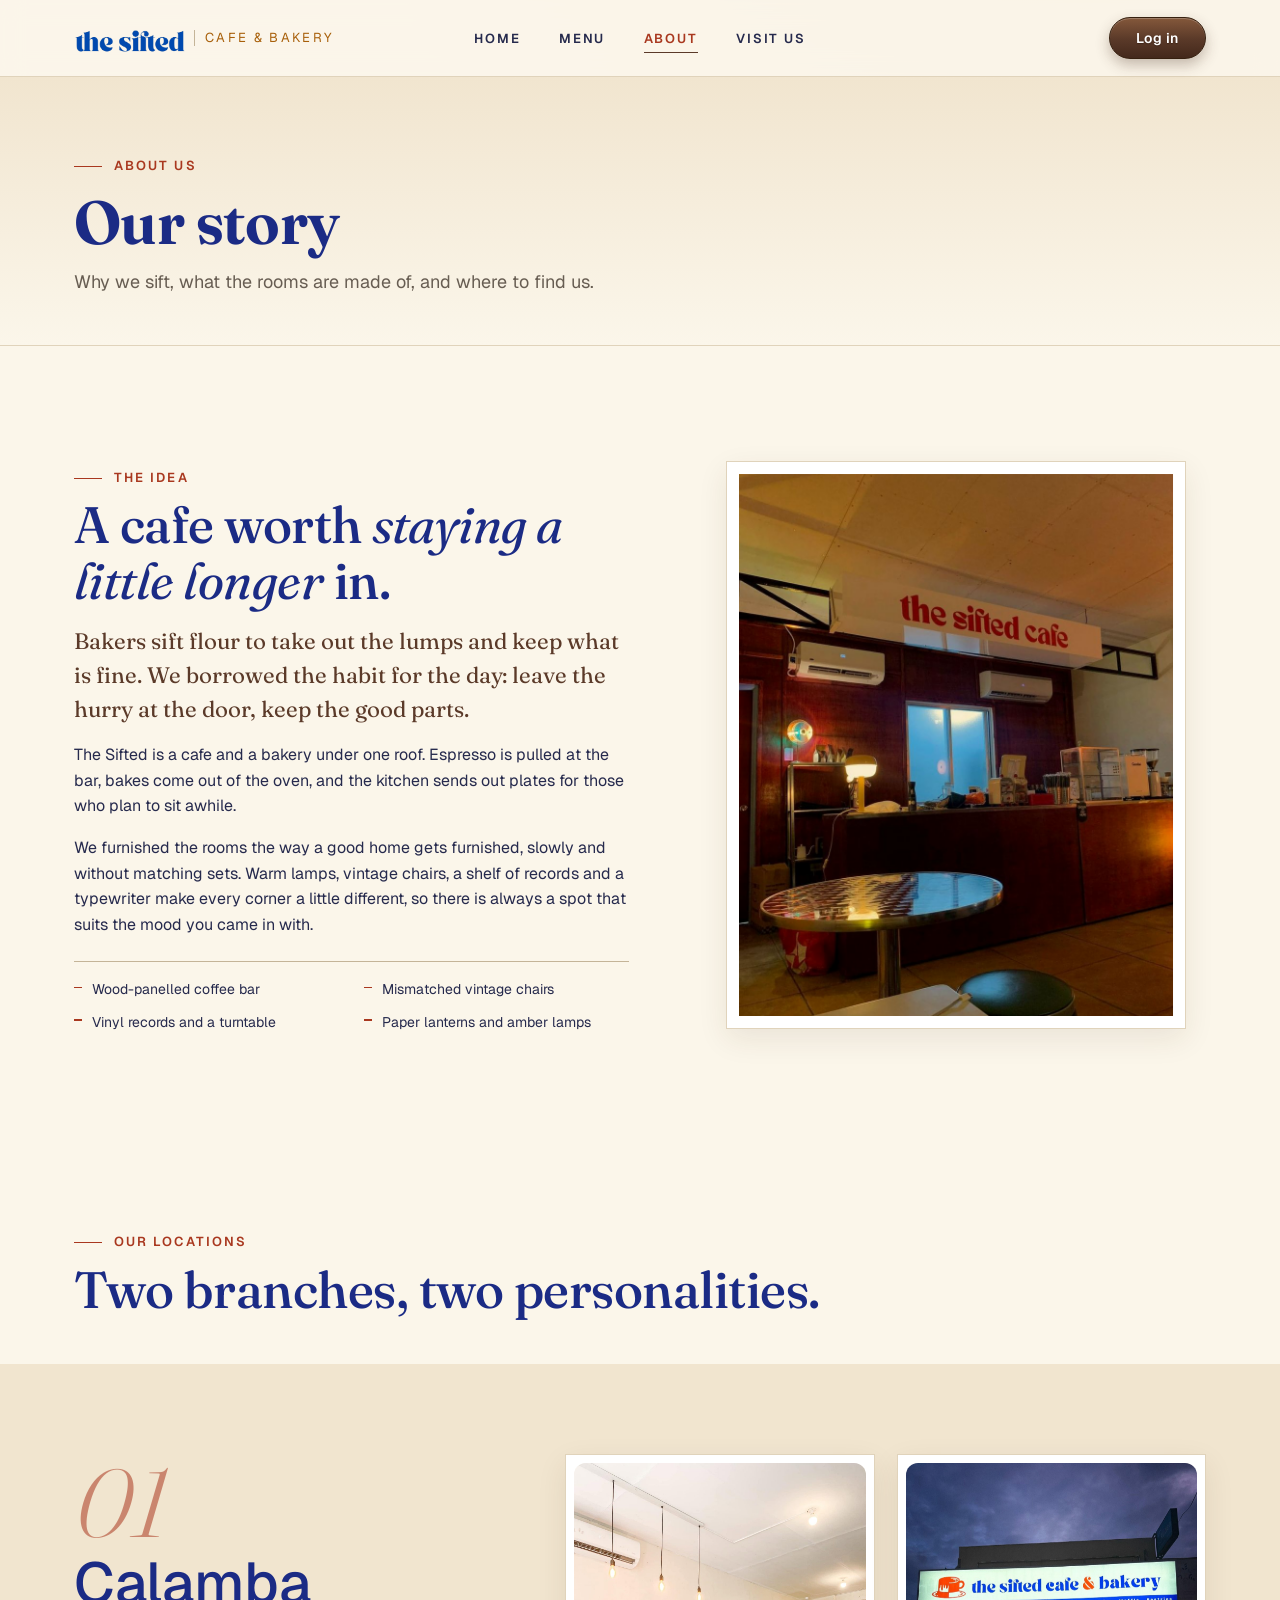
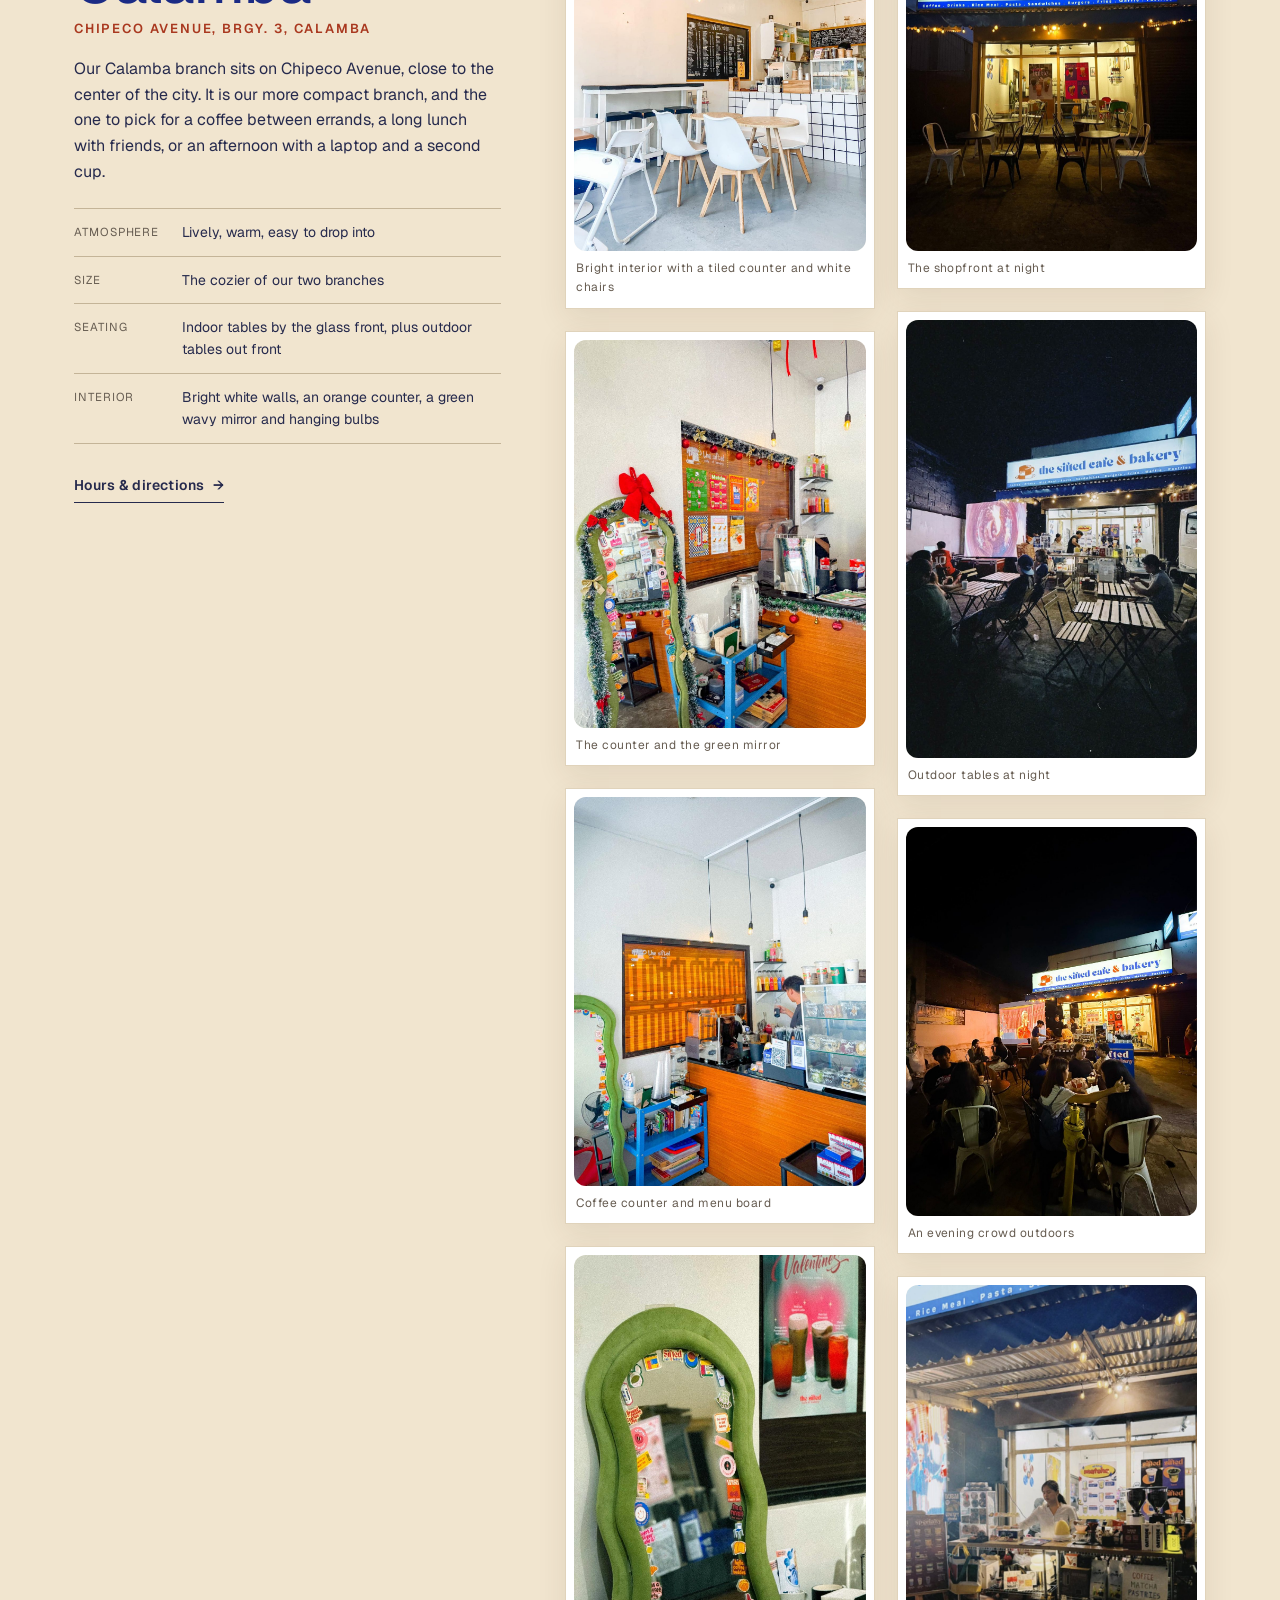
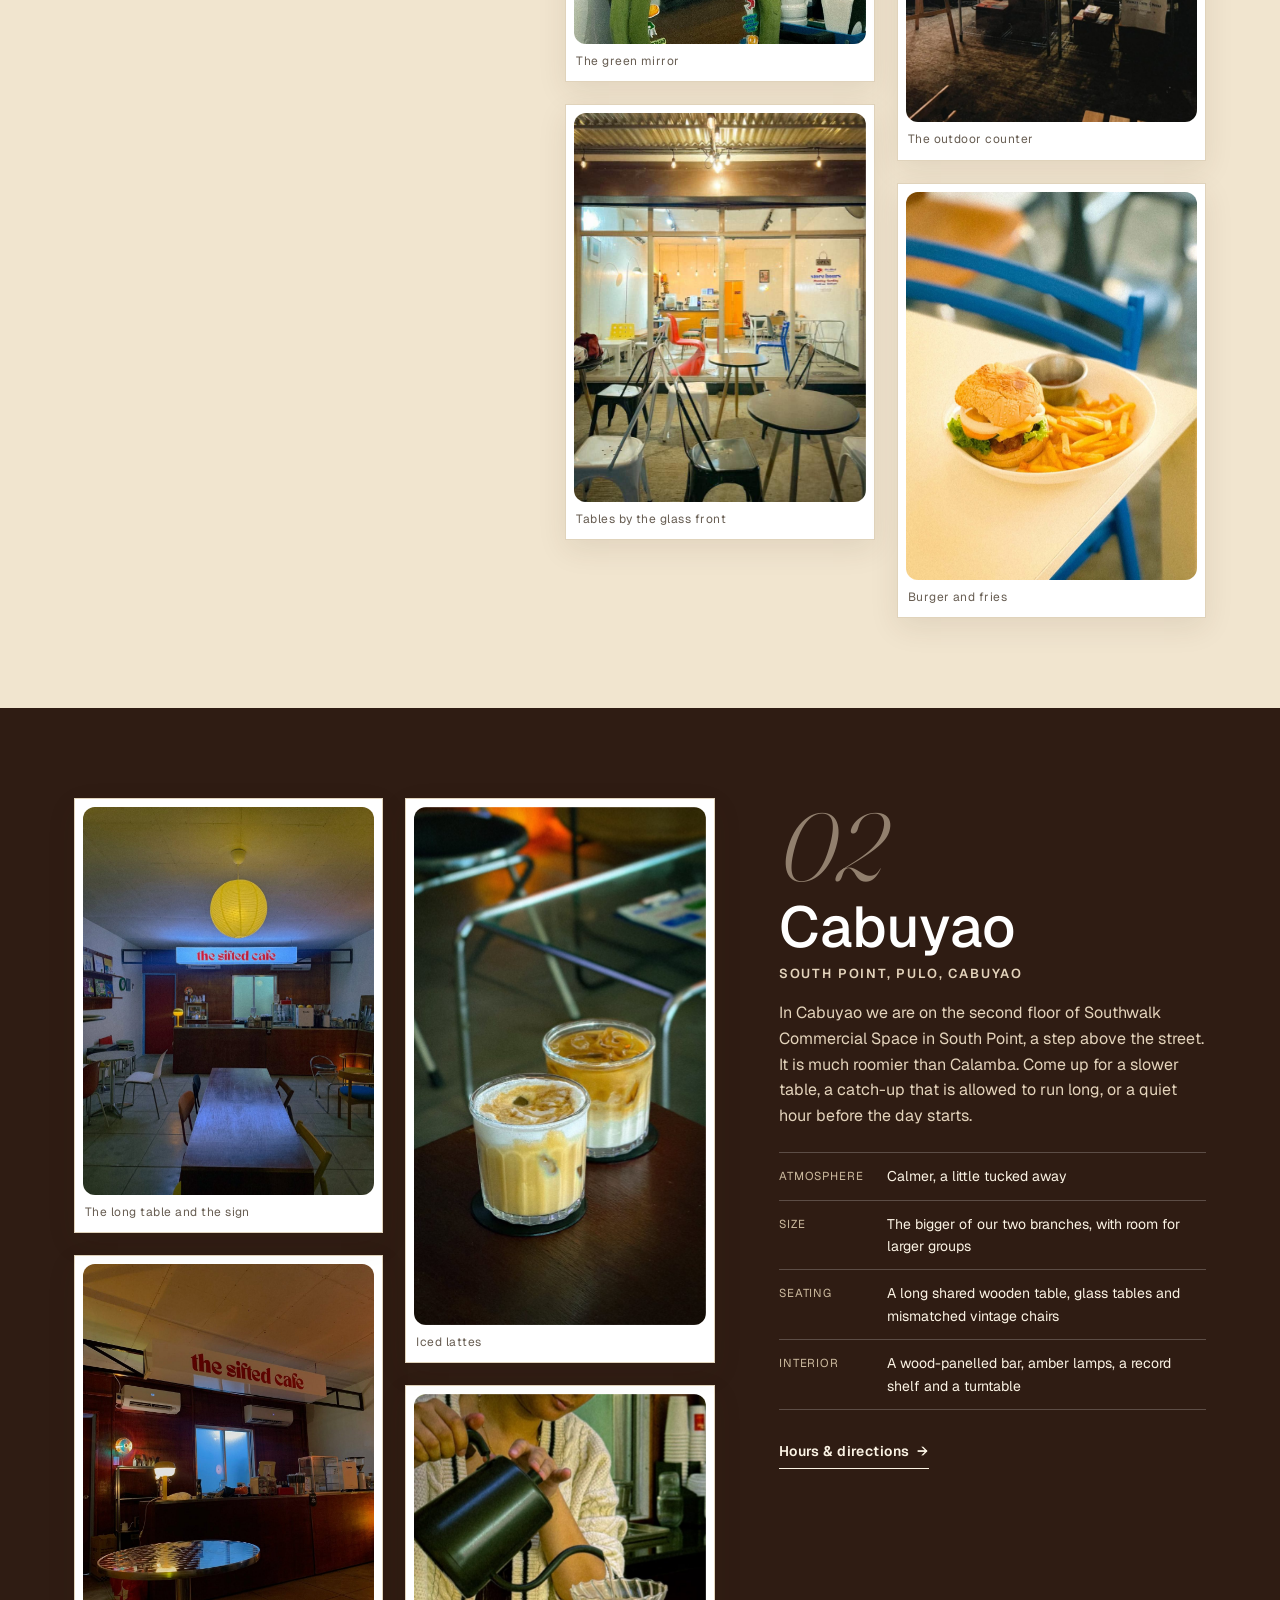
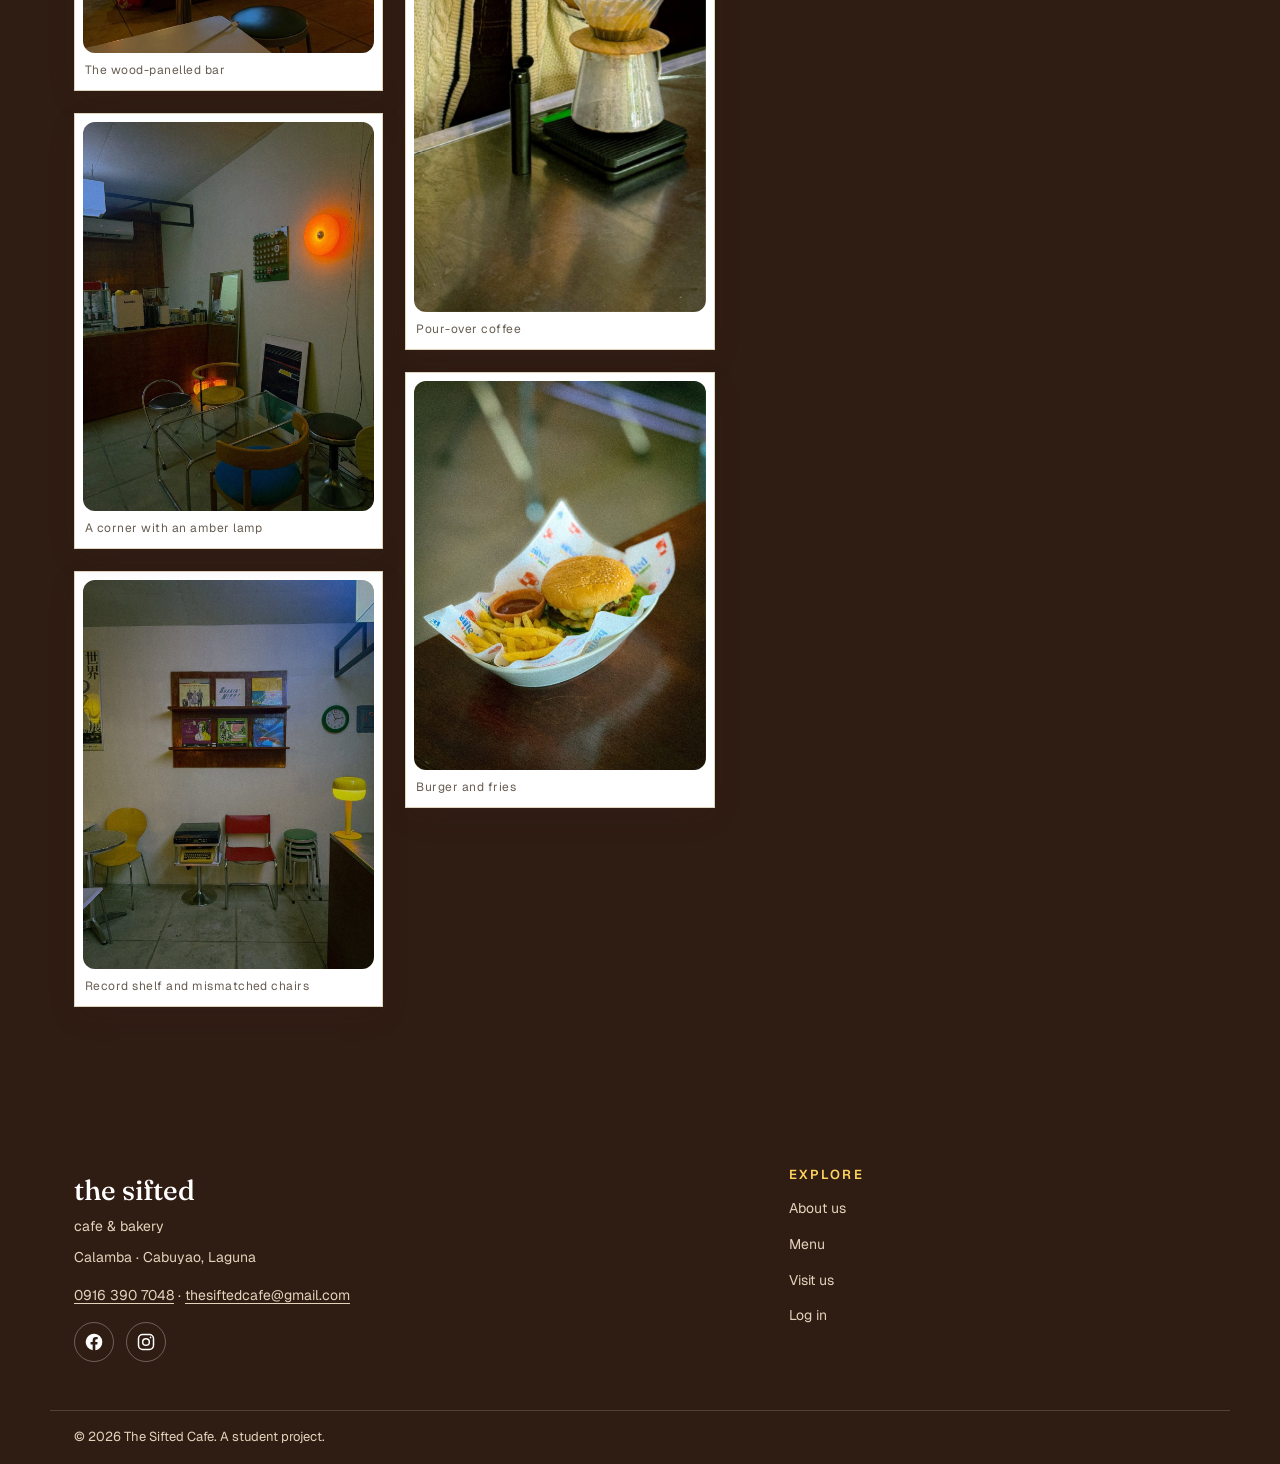
==== about.html @ b27189cf "Initial project upload" ====
<!doctype html>
<html lang="en">
<head>
  <meta charset="utf-8">
  <meta name="viewport" content="width=device-width, initial-scale=1">
  <title>About | The Sifted Cafe</title>
  <meta name="description" content="The story of The Sifted Cafe and its two branches in Calamba and Cabuyao.">
  <meta name="theme-color" content="#f7efdd">

  <link rel="icon" type="image/png" href="assets/favicon.png">
  <link rel="apple-touch-icon" href="assets/apple-touch-icon.png">

  <!-- Google Fonts -->
  <link rel="preconnect" href="https://fonts.googleapis.com">
  <link rel="preconnect" href="https://fonts.gstatic.com" crossorigin>
  <link href="https://fonts.googleapis.com/css2?family=Fraunces:ital,opsz,wght@0,9..144,100..900;1,9..144,100..900&family=Geist:wght@100..900&display=swap" rel="stylesheet">

  <script>document.documentElement.className += " js";</script>
  <link rel="stylesheet" href="css/style.css">
</head>
<body class="inner">
  <a class="skip-link" href="#main">Skip to main content</a>

  <header class="site-header">
    <div class="container header-inner">
      <a class="brand" href="index.html" aria-label="The Sifted Cafe, home">
        <img src="assets/logo-wordmark.png" alt="the sifted" width="700" height="186">
        <span class="brand-tag">cafe &amp; bakery</span>
      </a>

      <button class="nav-toggle" type="button" aria-expanded="false" aria-controls="site-nav">
        <span class="visually-hidden">Menu</span>
        <span class="nav-toggle-bars" aria-hidden="true"></span>
      </button>

      <nav id="site-nav" class="site-nav" aria-label="Main">
        <ul class="nav-links"><li><a href="index.html">Home</a></li><li><a href="assets/the-sifted-cafe-menu.pdf" target="_blank" rel="noopener">Menu<span class="visually-hidden"> (PDF, opens in a new tab)</span></a></li><li><a href="about.html" class="is-current" aria-current="page">About</a></li><li><a href="visit.html">Visit us</a></li></ul>
        <div class="nav-account">
          <a class="btn btn-primary btn-nav nav-guest" href="login.html">Log in</a>
          <a class="btn btn-nav-ghost nav-member" href="account.php" hidden>My account</a>
        </div>
      </nav>
    </div>
  </header>

  <main id="main">
    <section class="page-hero" aria-labelledby="page-title">
      <div class="container">
        <span class="eyebrow eyebrow-rule">About us</span>
        <h1 id="page-title">Our story</h1>
        <p class="page-hero-lead">Why we sift, what the rooms are made of, and where to find us.</p>
      </div>
    </section>

    <!-- OUR STORY -->
    <section id="story" class="section story" aria-labelledby="story-title">
      <div class="container story-grid">
        <div class="story-copy" data-reveal>
          <span class="eyebrow eyebrow-rule">The idea</span>
          <h2 id="story-title">A cafe worth <em>staying a little longer</em> in.</h2>
          <p class="story-lead">Bakers sift flour to take out the lumps and keep what is fine. We borrowed the habit for the day: leave the hurry at the door, keep the good parts.</p>
          <p>The Sifted is a cafe and a bakery under one roof. Espresso is pulled at the bar, bakes come out of the oven, and the kitchen sends out plates for those who plan to sit awhile.</p>
          <p>We furnished the rooms the way a good home gets furnished, slowly and without matching sets. Warm lamps, vintage chairs, a shelf of records and a typewriter make every corner a little different, so there is always a spot that suits the mood you came in with.</p>
          <ul class="story-details" aria-label="Details in the room">
            <li>Wood-panelled coffee bar</li>
            <li>Mismatched vintage chairs</li>
            <li>Vinyl records and a turntable</li>
            <li>Paper lanterns and amber lamps</li>
          </ul>
        </div>
        <div class="story-visual" data-reveal>
          <figure class="mat">
            <img src="assets/img/about-main.jpg" width="900" height="1124" loading="lazy"
                 alt="The counter at The Sifted Cafe with its wood-panelled wall, espresso machine and a green wall calendar beside an orange lamp.">
          </figure>
        </div>
      </div>
    </section>

    <!-- OUR LOCATIONS -->
    <section id="locations" class="locations" aria-labelledby="locations-title">
      <div class="container loc-intro">
        <span class="eyebrow eyebrow-rule">Our locations</span>
        <h2 id="locations-title">Two branches, two personalities.</h2>
      </div>

      <!-- Branch photos live in assets/branches/ (calamba-N.jpg, cabuyao-N.jpg). Add more by copying a <li class="frame"> block. -->
      <article id="calamba" class="branch branch-light" aria-labelledby="calamba-title">
        <div class="container branch-grid">
          <div class="branch-text" data-reveal>
            <p class="branch-no" aria-hidden="true">01</p>
            <h3 id="calamba-title">Calamba</h3>
            <p class="branch-where">Chipeco Avenue, Brgy. 3, Calamba</p>
            <p>Our Calamba branch sits on Chipeco Avenue, close to the center of the city. It is our more compact branch, and the one to pick for a coffee between errands, a long lunch with friends, or an afternoon with a laptop and a second cup.</p>
            <dl class="branch-facts">
              <div><dt>Atmosphere</dt><dd>Lively, warm, easy to drop into</dd></div>
              <div><dt>Size</dt><dd>The cozier of our two branches</dd></div>
              <div><dt>Seating</dt><dd>Indoor tables by the glass front, plus outdoor tables out front</dd></div>
              <div><dt>Interior</dt><dd>Bright white walls, an orange counter, a green wavy mirror and hanging bulbs</dd></div>
            </dl>
            <a class="link-arrow" href="visit.html#calamba-info">Hours &amp; directions <span aria-hidden="true">&rarr;</span></a>
          </div>
          <ul class="branch-gallery" aria-label="Calamba branch photographs">
            <li class="frame"><button type="button" class="gallery-item" data-full="assets/branches/calamba-1.jpg">
              <img src="assets/branches/calamba-1.jpg" width="1100" height="1467" loading="lazy" alt="Calamba branch: the bright interior with a tiled counter, pendant lights and white chairs.">
            </button><figcaption>Bright interior with a tiled counter and white chairs</figcaption></li>
            <li class="frame"><button type="button" class="gallery-item" data-full="assets/branches/calamba-2.jpg">
              <img src="assets/branches/calamba-2.jpg" width="1100" height="1467" loading="lazy" alt="Calamba branch: the orange counter, a corkboard wall and the green wavy mirror.">
            </button><figcaption>The counter and the green mirror</figcaption></li>
            <li class="frame"><button type="button" class="gallery-item" data-full="assets/branches/calamba-3.jpg">
              <img src="assets/branches/calamba-3.jpg" width="1100" height="1467" loading="lazy" alt="Calamba branch: the coffee counter under hanging bulbs, with the menu board behind it.">
            </button><figcaption>Coffee counter and menu board</figcaption></li>
            <li class="frame"><button type="button" class="gallery-item" data-full="assets/branches/calamba-4.jpg">
              <img src="assets/branches/calamba-4.jpg" width="1100" height="1467" loading="lazy" alt="Calamba branch: the green wavy mirror covered in stickers beside a drinks poster.">
            </button><figcaption>The green mirror</figcaption></li>
            <li class="frame"><button type="button" class="gallery-item" data-full="assets/branches/calamba-5.jpg">
              <img src="assets/branches/calamba-5.jpg" width="720" height="960" loading="lazy" alt="Calamba branch: black and white metal tables beside the glass shopfront.">
            </button><figcaption>Tables by the glass front</figcaption></li>
            <li class="frame"><button type="button" class="gallery-item" data-full="assets/branches/calamba-6.jpg">
              <img src="assets/branches/calamba-6.jpg" width="1100" height="1467" loading="lazy" alt="Calamba branch: the lit shopfront with outdoor chairs at dusk.">
            </button><figcaption>The shopfront at night</figcaption></li>
            <li class="frame"><button type="button" class="gallery-item" data-full="assets/branches/calamba-7.jpg">
              <img src="assets/branches/calamba-7.jpg" width="977" height="1467" loading="lazy" alt="Calamba branch: outdoor tables in front of the shop at night.">
            </button><figcaption>Outdoor tables at night</figcaption></li>
            <li class="frame"><button type="button" class="gallery-item" data-full="assets/branches/calamba-8.jpg">
              <img src="assets/branches/calamba-8.jpg" width="1100" height="1467" loading="lazy" alt="Calamba branch: guests sitting at the outdoor tables in the evening.">
            </button><figcaption>An evening crowd outdoors</figcaption></li>
            <li class="frame"><button type="button" class="gallery-item" data-full="assets/branches/calamba-9.jpg">
              <img src="assets/branches/calamba-9.jpg" width="977" height="1467" loading="lazy" alt="Calamba branch: the counter under the corrugated canopy with string lights.">
            </button><figcaption>The outdoor counter</figcaption></li>
            <li class="frame"><button type="button" class="gallery-item" data-full="assets/branches/calamba-10.jpg">
              <img src="assets/branches/calamba-10.jpg" width="1100" height="1467" loading="lazy" alt="Calamba branch: a burger with fries on a table with a blue chair.">
            </button><figcaption>Burger and fries</figcaption></li>
          </ul>
        </div>
      </article>

      <article id="cabuyao" class="branch branch-dark on-dark" aria-labelledby="cabuyao-title">
        <div class="container branch-grid branch-flip">
          <div class="branch-text" data-reveal>
            <p class="branch-no" aria-hidden="true">02</p>
            <h3 id="cabuyao-title">Cabuyao</h3>
            <p class="branch-where">South Point, Pulo, Cabuyao</p>
            <p>In Cabuyao we are on the second floor of Southwalk Commercial Space in South Point, a step above the street. It is much roomier than Calamba. Come up for a slower table, a catch-up that is allowed to run long, or a quiet hour before the day starts.</p>
            <dl class="branch-facts">
              <div><dt>Atmosphere</dt><dd>Calmer, a little tucked away</dd></div>
              <div><dt>Size</dt><dd>The bigger of our two branches, with room for larger groups</dd></div>
              <div><dt>Seating</dt><dd>A long shared wooden table, glass tables and mismatched vintage chairs</dd></div>
              <div><dt>Interior</dt><dd>A wood-panelled bar, amber lamps, a record shelf and a turntable</dd></div>
            </dl>
            <a class="link-arrow" href="visit.html#cabuyao-info">Hours &amp; directions <span aria-hidden="true">&rarr;</span></a>
          </div>
          <ul class="branch-gallery" aria-label="Cabuyao branch photographs">
            <li class="frame"><button type="button" class="gallery-item" data-full="assets/branches/cabuyao-1.jpg">
              <img src="assets/branches/cabuyao-1.jpg" width="1100" height="1467" loading="lazy" alt="Cabuyao branch: a long wooden table, a yellow pendant lamp and the lit sign over the bar.">
            </button><figcaption>The long table and the sign</figcaption></li>
            <li class="frame"><button type="button" class="gallery-item" data-full="assets/branches/cabuyao-2.jpg">
              <img src="assets/branches/cabuyao-2.jpg" width="1100" height="1467" loading="lazy" alt="Cabuyao branch: the wood-panelled coffee bar under the Sifted Cafe sign, with a mirrored round table.">
            </button><figcaption>The wood-panelled bar</figcaption></li>
            <li class="frame"><button type="button" class="gallery-item" data-full="assets/branches/cabuyao-3.jpg">
              <img src="assets/branches/cabuyao-3.jpg" width="1100" height="1467" loading="lazy" alt="Cabuyao branch: a seating corner with a glass table, vintage chairs and an amber wall lamp.">
            </button><figcaption>A corner with an amber lamp</figcaption></li>
            <li class="frame"><button type="button" class="gallery-item" data-full="assets/branches/cabuyao-4.jpg">
              <img src="assets/branches/cabuyao-4.jpg" width="1100" height="1467" loading="lazy" alt="Cabuyao branch: a shelf of records, a turntable and mismatched vintage chairs.">
            </button><figcaption>Record shelf and mismatched chairs</figcaption></li>
            <li class="frame"><button type="button" class="gallery-item" data-full="assets/branches/cabuyao-5.jpg">
              <img src="assets/branches/cabuyao-5.jpg" width="825" height="1467" loading="lazy" alt="Cabuyao branch: two iced lattes on a dark wooden table.">
            </button><figcaption>Iced lattes</figcaption></li>
            <li class="frame"><button type="button" class="gallery-item" data-full="assets/branches/cabuyao-6.jpg">
              <img src="assets/branches/cabuyao-6.jpg" width="825" height="1467" loading="lazy" alt="Cabuyao branch: a barista making pour-over coffee.">
            </button><figcaption>Pour-over coffee</figcaption></li>
            <li class="frame"><button type="button" class="gallery-item" data-full="assets/branches/cabuyao-7.jpg">
              <img src="assets/branches/cabuyao-7.jpg" width="1100" height="1467" loading="lazy" alt="Cabuyao branch: a burger with fries in a paper boat.">
            </button><figcaption>Burger and fries</figcaption></li>
          </ul>
        </div>
      </article>
    </section>

    <dialog id="lightbox" class="lightbox" aria-label="Photo viewer">
      <img id="lightbox-img" alt="">
      <p id="lightbox-caption" class="lightbox-caption"></p>
      <div class="lightbox-controls">
        <button type="button" class="btn btn-outline-light btn-small" id="lightbox-prev">Previous</button>
        <button type="button" class="btn btn-outline-light btn-small" id="lightbox-next">Next</button>
        <button type="button" class="btn btn-primary btn-small" id="lightbox-close">Close</button>
      </div>
    </dialog>
  </main>

  <footer class="site-footer on-dark">
    <div class="container footer-main">
      <div class="footer-brandcol">
        <p class="footer-brand">the sifted <span>cafe &amp; bakery</span></p>
        <p class="footer-small">Calamba &middot; Cabuyao, Laguna</p>
        <p class="footer-small footer-contact"><a href="tel:+639163907048">0916 390 7048</a> &middot; <a href="mailto:thesiftedcafe@gmail.com">thesiftedcafe@gmail.com</a></p>
        <p class="footer-social">
          <a href="https://www.facebook.com/TheSiftedCafe" target="_blank" rel="noopener" aria-label="The Sifted Cafe on Facebook (opens in a new tab)"><svg class="icon icon-fill" viewBox="0 0 24 24" width="20" height="20" aria-hidden="true" focusable="false"><path d="M22 12a10 10 0 1 0-11.6 9.9v-7H7.9V12h2.5V9.8c0-2.5 1.5-3.9 3.8-3.9 1.1 0 2.2.2 2.2.2v2.5h-1.3c-1.2 0-1.6.8-1.6 1.6V12h2.8l-.4 2.9h-2.3v7A10 10 0 0 0 22 12z"/></svg></a>
          <a href="https://www.instagram.com/thesiftedcafe" target="_blank" rel="noopener" aria-label="The Sifted Cafe on Instagram (opens in a new tab)"><svg class="icon" viewBox="0 0 24 24" width="20" height="20" fill="none" stroke="currentColor" stroke-width="1.8" stroke-linecap="round" stroke-linejoin="round" aria-hidden="true" focusable="false"><rect x="3" y="3" width="18" height="18" rx="5"/><circle cx="12" cy="12" r="4"/><circle cx="17.5" cy="6.5" r="1" fill="currentColor" stroke="none"/></svg></a>
        </p>
      </div>
      <nav class="footer-links" aria-label="Footer">
        <h2 class="footer-heading">Explore</h2>
        <ul>
          <li><a href="about.html">About us</a></li>
          <li><a href="menu.html">Menu</a></li>
          <li><a href="visit.html">Visit us</a></li>
          <li><a href="login.html">Log in</a></li>
        </ul>
      </nav>
    </div>
    <div class="container footer-bottom">
      <p>&copy; <span id="year">2026</span> The Sifted Cafe. A student project.</p>
    </div>
  </footer>

  <script src="js/config.js"></script>
  <script src="js/shared.js"></script>
  <script src="js/app.js"></script>
  <script src="js/motion.js"></script>
</body>
</html>
---- css/style.css ----
/* css/style.css
   The Sifted Cafe & Bakery: ONE stylesheet for every page.

   Contents
     1. Design tokens      colours, type scale, spacing, radii, shadows
     2. Base               reset, typography, focus, utilities
     3. Components         buttons, forms, alerts, badges, cards, dialogs, tables
     4. Public website     index.html
     5. Sign in / sign up  login.html, signup.html
     6. Customer account   account.php
     7. Staff dashboard    staff.php
     8. Motion             (all of it respects prefers-reduced-motion)

   Rule of thumb: change a colour, font or radius in section 1 and it changes
   everywhere. Nothing below section 1 should contain a raw hex colour except
   where a status needs its own tint.
   ===================================================================== */

/* ============================ 1. DESIGN TOKENS ============================ */
:root {
  /* Brand: warm coffee brown for actions, navy for headings (as in the logo), rust for links */
  --brand: #5b3a29;
  --brand-hover: #43281b;
  --brand-deep: #2f1c13;          /* sidebars, footer, hero overlay */
  --brand-tint: #f3e7da;          /* soft brown fills */
  --navy: #1b2b85;                /* headings and labels */
  --accent: #a9381f;              /* links and small accents (5.9:1 on cream) */
  --accent-hover: #7f2815;
  --grad-brand: linear-gradient(180deg, #84583b 0%, #5b3a29 52%, #43281b 100%);
  --grad-brand-hover: linear-gradient(180deg, #94654a 0%, #694330 52%, #4e3022 100%);
  --grad-caramel: linear-gradient(180deg, #b0703c 0%, #8a5226 55%, #6e3f1b 100%);

  /* Surfaces */
  --paper: #fbf6ea;               /* page background */
  --cream: #f1e5cf;               /* alternate sections */
  --surface: #ffffff;             /* cards, inputs, dialogs */
  --app-bg: #f8f2e6;              /* behind dashboard cards */
  --app-soft: #fcf8ef;            /* quiet fills inside cards */

  /* Text */
  --ink: #262a4d;                 /* body */
  --muted: #675d52;               /* secondary text (6:1 on white) */
  --on-dark: #fbf3e4;
  --on-dark-muted: #e3d3bb;

  /* Lines */
  --line: #e0d3bb;
  --line-strong: #c4b498;         /* input borders */
  --line-cool: #e7dcc7;           /* borders inside app screens */

  /* States */
  --red: #b92d1d;
  --red-tint: #fdeeea;
  --amber: #a85f0a;
  --amber-tint: #fdf1d9;
  --green: #1d6a3c;
  --green-tint: #e8f5ec;
  --focus: #5b3a29;
  --focus-on-dark: #ffd45e;

  /* Type */
  --font-display: "Fraunces", Georgia, "Times New Roman", serif;
  --font-body: "Geist", system-ui, -apple-system, "Segoe UI", Roboto, sans-serif;
  --fs-xs: 0.8125rem;
  --fs-sm: 0.875rem;
  --fs-base: 1rem;
  --fs-lg: 1.125rem;
  --fs-xl: 1.375rem;
  --fs-2xl: 1.75rem;
  --fs-3xl: clamp(1.9rem, 1.3rem + 2vw, 2.75rem);
  --fs-hero: clamp(2.5rem, 1.4rem + 4.6vw, 4.6rem);

  /* Spacing scale */
  --sp-1: 4px;  --sp-2: 8px;   --sp-3: 12px;  --sp-4: 16px;
  --sp-5: 24px; --sp-6: 32px;  --sp-7: 48px;  --sp-8: 72px;  --sp-9: 104px;

  /* Shape */
  --r-sm: 8px;                    /* chips, badges, small buttons */
  --r-md: 12px;                   /* inputs, buttons, cards */
  --r-lg: 20px;                   /* photos, dialogs */
  --sh-1: 0 1px 2px rgba(67, 40, 27, 0.06);
  --sh-card: 0 10px 28px rgba(67, 40, 27, 0.09);
  --sh-btn: 0 6px 14px rgba(67, 40, 27, 0.3), inset 0 1px 0 rgba(255, 255, 255, 0.22);
  --sh-2: 0 18px 44px rgba(47, 28, 19, 0.24);

  /* Layout */
  --wrap: 1180px;
  --header-h: 68px;
  --sidebar-w: 264px;

  /* Motion */
  --ease: cubic-bezier(0.22, 0.61, 0.36, 1);
  --t-fast: 150ms;
  --t-slow: 600ms;
}

/* ================================= 2. BASE ================================ */
*, *::before, *::after { box-sizing: border-box; }
html { scroll-behavior: smooth; scroll-padding-top: calc(var(--header-h) + 12px); -webkit-text-size-adjust: 100%; }
body {
  margin: 0;
  background: radial-gradient(1100px 520px at 85% -8%, #f1e2c6 0%, rgba(241, 226, 198, 0) 65%), var(--paper);
  background-attachment: fixed;
  color: var(--ink);
  font-family: var(--font-body);
  font-size: var(--fs-base);
  line-height: 1.6;
  -webkit-font-smoothing: antialiased;
}
button, input, select, textarea { font: inherit; color: inherit; }
img, svg { display: block; max-width: 100%; }
a { color: var(--accent); text-underline-offset: 3px; }
a:hover { color: var(--accent-hover); }
p { margin: 0 0 var(--sp-4); }
ul, ol { margin: 0; padding: 0; list-style: none; }
dl, dd, figure { margin: 0; }
address { font-style: normal; }
[hidden] { display: none !important; }

h1, h2, h3, h4 { margin: 0 0 var(--sp-3); color: var(--navy); line-height: 1.15; letter-spacing: -0.01em; }
h1, h2 { font-family: var(--font-display); font-weight: 650; }
h1 { font-size: var(--fs-3xl); }
h2 { font-size: var(--fs-2xl); }
h3 { font-family: var(--font-body); font-weight: 650; font-size: var(--fs-lg); letter-spacing: 0; }
em { font-style: italic; }

.eyebrow { display: block; margin: 0 0 var(--sp-2); color: var(--accent); font-size: var(--fs-sm); font-weight: 600; letter-spacing: 0.01em; }
.muted { color: var(--muted); }
.center { text-align: center; }
.on-dark { color: var(--on-dark); }
.on-dark .eyebrow { color: var(--focus-on-dark); }

:focus-visible { outline: 3px solid var(--focus); outline-offset: 2px; border-radius: 3px; }
.on-dark :focus-visible, .on-dark:focus-visible { outline-color: var(--focus-on-dark); }
[tabindex="-1"]:focus { outline: none; }

.container { width: 100%; max-width: var(--wrap); margin-inline: auto; padding-inline: var(--sp-5); }
.visually-hidden { position: absolute !important; width: 1px; height: 1px; margin: -1px; padding: 0; border: 0; overflow: hidden; clip: rect(0, 0, 0, 0); white-space: nowrap; }
.skip-link { position: absolute; left: var(--sp-3); top: -64px; z-index: 1000; padding: var(--sp-2) var(--sp-4); background: var(--brand); color: #fff; border-radius: var(--r-md); font-weight: 600; text-decoration: none; }
.skip-link:focus { top: var(--sp-3); color: #fff; }
.hp { position: absolute; left: -10000px; width: 1px; height: 1px; overflow: hidden; }
.icon { display: inline-block; flex: none; vertical-align: -0.2em; }
.icon-fill { fill: currentColor; stroke: none; }

/* Leftover decorative hooks from older markup: kept inert so old pages never break */
.deco, .deco-blob, .deco-dots, .deco-hero-glow { display: none; }

/* ============================== 3. COMPONENTS ============================= */

/* ---- Buttons: primary (brand fill) > outline > ghost; destructive variants ---- */
.btn {
  display: inline-flex; align-items: center; justify-content: center; gap: var(--sp-2);
  min-height: 46px; padding: 0 var(--sp-6);
  border: 1px solid transparent; border-radius: 999px;
  font-size: var(--fs-base); font-weight: 600; line-height: 1.2; letter-spacing: 0.01em; text-decoration: none; text-align: center;
  cursor: pointer;
  transition: transform var(--t-fast) var(--ease), box-shadow var(--t-fast) var(--ease), background var(--t-fast) var(--ease), border-color var(--t-fast) var(--ease), color var(--t-fast) var(--ease);
}
.btn:active { transform: translateY(1px) scale(0.985); }
.btn-primary, .btn-nav { background: var(--grad-brand); border-color: #36200f; color: #fff; box-shadow: var(--sh-btn); text-shadow: 0 1px 1px rgba(30, 14, 6, 0.35); }
.btn-primary:hover, .btn-nav:hover { background: var(--grad-brand-hover); color: #fff; transform: translateY(-1px); box-shadow: 0 10px 20px rgba(67, 40, 27, 0.34), inset 0 1px 0 rgba(255, 255, 255, 0.26); }
.btn-primary:active, .btn-nav:active { transform: translateY(1px) scale(0.985); box-shadow: 0 2px 6px rgba(67, 40, 27, 0.3), inset 0 1px 0 rgba(255, 255, 255, 0.15); }
.btn-outline { background: rgba(255, 255, 255, 0.85); border-color: var(--brand); color: var(--brand); }
.btn-outline:hover { background: var(--brand-tint); color: var(--brand-hover); transform: translateY(-1px); }
.btn-outline:active { transform: translateY(1px) scale(0.985); }
.btn-ghost { background: transparent; color: var(--brand); }
.btn-ghost:hover { background: var(--brand-tint); transform: translateY(-1px); }
.btn-ghost:active { transform: translateY(1px) scale(0.985); }
.btn-outline-light { background: rgba(255, 255, 255, 0.06); border-color: rgba(255, 255, 255, 0.7); color: #fff; backdrop-filter: blur(4px); }
.btn-outline-light:hover { background: rgba(255, 255, 255, 0.18); border-color: #fff; color: #fff; transform: translateY(-1px); }
.btn-outline-light:active { transform: translateY(1px) scale(0.985); }
.btn-confirm { background: linear-gradient(180deg, #2f8a55 0%, #1d6a3c 55%, #155230 100%); border-color: #0f3d23; color: #fff; box-shadow: 0 4px 10px rgba(21, 82, 48, 0.28), inset 0 1px 0 rgba(255, 255, 255, 0.2); }
.btn-verify { background: linear-gradient(180deg, #84583b 0%, #5b3a29 52%, #43281b 100%); border-color: #36200f; color: #fff; box-shadow: 0 4px 10px rgba(67, 40, 27, 0.28), inset 0 1px 0 rgba(255, 255, 255, 0.2); }
.btn-warn { background: linear-gradient(180deg, #c07214 0%, #a85d0b 55%, #894a05 100%); border-color: #703c04; color: #fff; box-shadow: 0 4px 10px rgba(137, 74, 5, 0.28), inset 0 1px 0 rgba(255, 255, 255, 0.2); }
.btn-danger { background: linear-gradient(180deg, #d44532 0%, #b92d1d 55%, #922013 100%); border-color: #73170d; color: #fff; box-shadow: 0 4px 10px rgba(146, 32, 19, 0.28), inset 0 1px 0 rgba(255, 255, 255, 0.2); }
.btn-confirm:hover, .btn-verify:hover, .btn-warn:hover, .btn-danger:hover { color: #fff; transform: translateY(-1px); }
.btn-confirm:active, .btn-verify:active, .btn-warn:active, .btn-danger:active { transform: translateY(1px) scale(0.985); }
.btn-small { min-height: 36px; padding: 0 var(--sp-4); font-size: var(--fs-sm); box-shadow: none; }
.btn-primary.btn-small, .btn-confirm.btn-small, .btn-verify.btn-small, .btn-warn.btn-small, .btn-danger.btn-small { box-shadow: 0 3px 8px rgba(67, 40, 27, 0.25), inset 0 1px 0 rgba(255, 255, 255, 0.2); }
.btn-nav { min-height: 40px; padding: 0 var(--sp-5); font-size: var(--fs-sm); }
.btn-block { width: 100%; }
.btn:disabled, .btn[aria-disabled="true"] { opacity: 0.5; cursor: not-allowed; transform: none; }
/* On dark photos the primary button turns caramel so it stays visible */
.on-dark .btn-primary { background: var(--grad-caramel); border-color: #4e2a0e; }
.on-dark .btn-primary:hover { background: linear-gradient(180deg, #c07f48 0%, #9a5d2d 55%, #7b4620 100%); }

.text-link { display: inline-flex; align-items: center; gap: var(--sp-1); font-weight: 600; text-decoration: none; }
.text-link:hover { text-decoration: underline; }

/* ---- Forms ---- */
.field { margin-bottom: var(--sp-4); }
.field > label:not(.check-row), .st-selects label, .st-notes label { display: block; margin-bottom: var(--sp-1); color: var(--navy); font-size: var(--fs-sm); font-weight: 650; }
.req { color: var(--red); }
.optional { color: var(--muted); font-weight: 400; }
input[type="text"], input[type="email"], input[type="tel"], input[type="password"], input[type="number"],
input[type="date"], input[type="search"], select, textarea {
  width: 100%; min-height: 44px; padding: 10px var(--sp-3);
  background: var(--surface); border: 1px solid var(--line-strong); border-radius: var(--r-md);
  color: var(--ink); line-height: 1.4;
  transition: border-color var(--t-fast) var(--ease), box-shadow var(--t-fast) var(--ease);
}
textarea { resize: vertical; min-height: 96px; }
select { appearance: none; padding-right: 36px; cursor: pointer;
  background-image: url("data:image/svg+xml,%3Csvg xmlns='http://www.w3.org/2000/svg' width='14' height='14' viewBox='0 0 24 24' fill='none' stroke='%23675d52' stroke-width='2.5' stroke-linecap='round' stroke-linejoin='round'%3E%3Cpath d='M6 9l6 6 6-6'/%3E%3C/svg%3E");
  background-repeat: no-repeat; background-position: right 12px center; }
input[type="file"] { width: 100%; padding: var(--sp-2); background: var(--surface); border: 1px dashed var(--line-strong); border-radius: var(--r-md); color: var(--muted); font-size: var(--fs-sm); cursor: pointer; }
input[type="file"]::file-selector-button { margin-right: var(--sp-3); padding: 6px var(--sp-3); background: var(--brand-tint); border: 1px solid var(--brand); border-radius: var(--r-sm); color: var(--brand); font-weight: 600; cursor: pointer; }
input::placeholder, textarea::placeholder { color: #8f8576; }
input:hover, select:hover, textarea:hover { border-color: var(--muted); }
input:focus-visible, select:focus-visible, textarea:focus-visible { outline: none; border-color: var(--brand); box-shadow: 0 0 0 3px rgba(91, 58, 41, 0.22); }
input[type="checkbox"], input[type="radio"] { width: 18px; height: 18px; min-height: 0; margin: 0; accent-color: var(--brand); flex: none; }
.field.has-error input, .field.has-error select, .field.has-error textarea { border-color: var(--red); }
.field.has-error input:focus-visible, .field.has-error select:focus-visible, .field.has-error textarea:focus-visible { box-shadow: 0 0 0 3px rgba(185, 45, 29, 0.2); }
.field-hint { margin: var(--sp-1) 0 0; color: var(--muted); font-size: var(--fs-xs); line-height: 1.45; }
.field-error { margin: var(--sp-1) 0 0; color: var(--red); font-size: var(--fs-xs); font-weight: 600; }
.field-error:empty { margin: 0; }
.check-row { display: flex; align-items: flex-start; gap: var(--sp-3); font-size: var(--fs-sm); font-weight: 500; cursor: pointer; }
.check-row input { margin-top: 2px; }
.form-status { margin-bottom: var(--sp-4); }
.form-status:empty { display: none; }

.pw-wrap { position: relative; }
.pw-wrap input { padding-right: 52px; }
.pw-toggle { position: absolute; top: 50%; right: 5px; transform: translateY(-50%); display: inline-flex; align-items: center; justify-content: center; width: 36px; height: 36px; padding: 0; background: transparent; border: 0; border-radius: var(--r-sm); color: var(--muted); cursor: pointer; transition: background-color var(--t-fast) var(--ease), color var(--t-fast) var(--ease); }
.pw-toggle:hover { background: var(--brand-tint); color: var(--brand); }
.pw-toggle:focus-visible { outline: 2px solid var(--focus); outline-offset: 0; }
.pw-toggle .icon-hide, .pw-toggle[aria-pressed="true"] .icon-show { display: none; }
.pw-toggle[aria-pressed="true"] .icon-hide { display: block; }

.stepper { display: flex; align-items: stretch; }
.stepper input { text-align: center; border-radius: 0; border-inline: 0; -moz-appearance: textfield; }
.stepper input::-webkit-outer-spin-button, .stepper input::-webkit-inner-spin-button { -webkit-appearance: none; margin: 0; }
.stepper-btn { width: 48px; background: var(--surface); border: 1px solid var(--line-strong); color: var(--brand); font-size: var(--fs-xl); font-weight: 600; line-height: 1; cursor: pointer; transition: background-color var(--t-fast) var(--ease); }
.stepper-btn:first-child { border-radius: var(--r-md) 0 0 var(--r-md); }
.stepper-btn:last-child { border-radius: 0 var(--r-md) var(--r-md) 0; }
.stepper-btn:hover { background: var(--brand-tint); }

/* ---- Alerts ---- */
.alert { display: flex; flex-wrap: wrap; align-items: center; justify-content: space-between; gap: var(--sp-3); margin-bottom: var(--sp-4); padding: var(--sp-3) var(--sp-4); border: 1px solid; border-left-width: 4px; border-radius: var(--r-md); font-size: var(--fs-sm); font-weight: 500; animation: fade-in 260ms var(--ease) both; }
.alert-error { background: var(--red-tint); border-color: var(--red); color: #7d1b10; }
.alert-success { background: var(--green-tint); border-color: var(--green); color: #12492a; }

/* ---- Status badges (reservation status and payment status share one look) ---- */
.badge { display: inline-flex; align-items: center; gap: 6px; padding: 3px 10px; border: 1px solid; border-radius: 999px; font-size: var(--fs-xs); font-weight: 600; line-height: 1.4; white-space: nowrap; }
.badge::before { content: ""; width: 6px; height: 6px; border-radius: 50%; background: currentColor; }
.badge-pending, .badge-proof_submitted { background: var(--amber-tint); border-color: #e3b873; color: #6b3d06; }
.badge-confirmed, .badge-verified { background: var(--green-tint); border-color: #8fc7a3; color: #12492a; }
.badge-completed { background: #e8f0fb; border-color: #9db9e3; color: #0b2d6b; }
.badge-cancelled, .badge-unpaid { background: var(--red-tint); border-color: #e5a79d; color: #7d1b10; }

.tag { display: inline-block; padding: 1px 8px; border: 1px solid; border-radius: var(--r-sm); font-size: var(--fs-xs); font-weight: 600; vertical-align: 1px; }
.tag-cafe { background: var(--green-tint); border-color: #8fc7a3; color: #12492a; }
.tag-proposed { background: var(--amber-tint); border-color: #e3b873; color: #6b3d06; }

/* ---- Cards ---- */
.card { padding: var(--sp-5); background: var(--surface); border: 1px solid var(--line-cool); border-radius: var(--r-lg); box-shadow: var(--sh-card); }
.card h2 { font-family: var(--font-body); font-size: var(--fs-xl); font-weight: 650; }

/* ---- Dialogs ---- */
dialog { color: var(--ink); }
dialog::backdrop { background: rgba(47, 28, 19, 0.6); }
.details-dialog, .qr-dialog, .st-modal {
  width: min(94vw, 560px); max-height: 92vh; padding: var(--sp-5);
  background: var(--surface); border: 1px solid var(--line-cool); border-radius: var(--r-lg); box-shadow: var(--sh-2);
}
.details-dialog h2 { font-family: var(--font-body); font-size: var(--fs-xl); }

/* ---- Definition lists used for summaries ---- */
.info-list { display: grid; grid-template-columns: minmax(120px, 38%) 1fr; gap: var(--sp-2) var(--sp-4); margin: 0 0 var(--sp-4); font-size: var(--fs-sm); }
.info-list dt { color: var(--muted); }
.info-list dd { margin: 0; font-weight: 600; overflow-wrap: anywhere; }

/* ---- Tables (staff) ---- */
.table-wrap { overflow-x: auto; }
.res-table { width: 100%; border-collapse: collapse; font-size: var(--fs-sm); }
.res-table th { padding: var(--sp-3); text-align: left; background: #f7efdf; border-bottom: 1px solid var(--line-cool); color: var(--muted); font-size: var(--fs-xs); font-weight: 600; white-space: nowrap; }
.res-table td { padding: var(--sp-3); border-bottom: 1px solid var(--line-cool); vertical-align: middle; }
.res-table tbody tr:hover { background: var(--app-soft); }
.cell-sub { display: block; color: var(--muted); font-size: var(--fs-xs); font-weight: 400; }
.row-actions { display: flex; flex-wrap: wrap; gap: var(--sp-2); }
.row-actions form { margin: 0; }

/* ============================= 4. PUBLIC WEBSITE ============================ */

/* Header */
.site-header { position: sticky; top: 0; z-index: 50; background: linear-gradient(180deg, rgba(238, 224, 196, 0.96), rgba(247, 239, 222, 0.94)); backdrop-filter: blur(10px); border-bottom: 1px solid var(--line); transition: box-shadow var(--t-fast) var(--ease); }
.site-header.is-scrolled { box-shadow: 0 2px 12px rgba(24, 32, 58, 0.08); }
.header-inner { display: flex; align-items: center; justify-content: space-between; gap: var(--sp-5); min-height: var(--header-h); }
.brand { display: inline-flex; align-items: center; gap: var(--sp-2); text-decoration: none; transition: transform var(--t-fast) var(--ease), box-shadow var(--t-fast) var(--ease), opacity var(--t-fast) var(--ease); }
.brand:hover { transform: scale(1.02); box-shadow: 0 4px 12px rgba(47, 28, 19, 0.15); opacity: 1; }
.brand img { width: 104px; height: auto; }
.brand .accent-dot { width: 8px; height: 8px; background: var(--amber); border-radius: 50%; flex-shrink: 0; }
.brand-tag { font-family: var(--font-body); font-size: var(--fs-xs); font-weight: 400; letter-spacing: var(--tracking-widest); text-transform: uppercase; color: var(--amber); line-height: 1.2; }
.site-nav { display: flex; align-items: center; gap: var(--sp-6); }
.nav-links { display: flex; gap: var(--sp-5); }
.nav-links a { position: relative; padding: var(--sp-2) 0; color: var(--ink); font-size: var(--fs-sm); font-weight: 500; text-decoration: none; transition: color var(--t-fast) var(--ease); }
.nav-links a::after { content: ""; position: absolute; left: 0; right: 0; bottom: 2px; height: 2px; background: var(--brand); transform: scaleX(0); transform-origin: left; transition: transform var(--t-fast) var(--ease); }
.nav-links a:hover::after, .nav-links a.is-current::after { transform: scaleX(1); }
.nav-links a:hover, .nav-links a.is-current { color: var(--brand); }
.nav-account { display: flex; gap: var(--sp-2); }

.nav-toggle { display: none; width: 44px; height: 44px; align-items: center; justify-content: center; background: transparent; border: 1px solid var(--line-strong); border-radius: var(--r-md); cursor: pointer; transition: border-color var(--t-fast) var(--ease), background-color var(--t-fast) var(--ease); }
.nav-toggle:hover { border-color: var(--brand); background: var(--brand-tint); }
.nav-toggle-bars, .nav-toggle-bars::before, .nav-toggle-bars::after { display: block; width: 20px; height: 2px; background: var(--ink); border-radius: 2px; transition: transform var(--t-fast) var(--ease), background-color var(--t-fast) var(--ease); }
.nav-toggle-bars { position: relative; }
.nav-toggle-bars::before, .nav-toggle-bars::after { content: ""; position: absolute; left: 0; }
.nav-toggle-bars::before { top: -6px; }
.nav-toggle-bars::after { top: 6px; }
.nav-toggle[aria-expanded="true"] .nav-toggle-bars { background: transparent; }
.nav-toggle[aria-expanded="true"] .nav-toggle-bars::before { transform: translateY(6px) rotate(45deg); }
.nav-toggle[aria-expanded="true"] .nav-toggle-bars::after { transform: translateY(-6px) rotate(-45deg); }
.hero { position: relative; display: flex; flex-direction: column; justify-content: flex-end; min-height: min(88vh, 820px); overflow: hidden; background: var(--brand-deep); }
.hero-media { position: absolute; inset: -8% 0; z-index: 0; will-change: transform; }
.hero-img { width: 100%; height: 100%; object-fit: cover; object-position: center 40%; }
.hero::before { content: ""; position: absolute; inset: 0; z-index: 1; background: linear-gradient(90deg, rgba(40, 22, 13, 0.92) 0%, rgba(47, 28, 19, 0.64) 46%, rgba(47, 28, 19, 0.16) 100%); }
.hero-grid { position: relative; z-index: 2; padding-block: var(--sp-9) var(--sp-6); }
.hero-copy { max-width: 640px; }
.hero h1 { margin-bottom: var(--sp-4); color: #fff; font-size: var(--fs-hero); font-weight: 600; line-height: 1.04; letter-spacing: -0.02em; }
.hero h1 em { color: #ffe3a3; }
.hero h1 .line { display: block; overflow: hidden; padding-bottom: 0.08em; }
.hero-lead { max-width: 46ch; margin-bottom: var(--sp-5); color: var(--on-dark-muted); font-size: var(--fs-lg); }
.hero-actions { display: flex; flex-wrap: wrap; gap: var(--sp-3); }
.hero-meta { position: relative; z-index: 2; display: flex; flex-wrap: wrap; gap: var(--sp-2) var(--sp-6); padding-block: var(--sp-4); border-top: 1px solid rgba(255, 255, 255, 0.22); color: var(--on-dark-muted); font-size: var(--fs-sm); }
.hero-meta strong { margin-right: var(--sp-2); color: #fff; font-weight: 600; }

/* Sections */
.section { padding-block: var(--sp-9); }
.section-alt { background: var(--cream); }
.section-head { max-width: 640px; margin-bottom: var(--sp-6); }
.section-head h2, .visit-intro h2 { font-size: var(--fs-3xl); }
.menu-note { color: var(--muted); }
.visit-intro { max-width: var(--wrap); margin: 0 auto var(--sp-6); padding-inline: var(--sp-5); }

/* About */
.about-grid { display: grid; grid-template-columns: 1fr 1fr; gap: var(--sp-8); align-items: center; }
.collage { position: relative; padding-bottom: var(--sp-7); }
.photo-frame { overflow: hidden; border-radius: var(--r-lg); background: var(--cream); }
.photo-frame img { width: 100%; height: 100%; object-fit: cover; transition: transform 700ms var(--ease); }
.photo-frame:hover img { transform: scale(1.02); }
.collage-main { aspect-ratio: 4 / 5; width: 78%; }
.collage-small { position: absolute; right: 0; bottom: 0; width: 46%; aspect-ratio: 3 / 4; border: 6px solid var(--paper); border-radius: var(--r-lg); box-shadow: var(--sh-2); }
.about-copy { max-width: 52ch; }
.about-copy p { color: var(--muted); font-size: var(--fs-lg); line-height: 1.65; }

/* Menu */
.menu-filters { display: flex; flex-wrap: wrap; gap: var(--sp-2); margin-bottom: var(--sp-5); }
.chip { min-height: 38px; padding: 0 var(--sp-4); background: var(--surface); border: 1px solid var(--line-strong); border-radius: 999px; color: var(--ink); font-size: var(--fs-sm); font-weight: 500; cursor: pointer; transition: background-color var(--t-fast) var(--ease), color var(--t-fast) var(--ease), border-color var(--t-fast) var(--ease), transform var(--t-fast) var(--ease), box-shadow var(--t-fast) var(--ease); }
.chip:hover { border-color: var(--brand); color: var(--brand); transform: translateY(-1px); }
.chip:active { transform: translateY(0) scale(0.985); }
.chip.is-active { background: var(--grad-brand); border-color: #36200f; color: #fff; box-shadow: 0 3px 8px rgba(67, 40, 27, 0.25); }
.menu-grid { display: grid; grid-template-columns: repeat(3, 1fr); gap: var(--sp-4); }
.menu-card { --cat: var(--brand); padding: var(--sp-5); background: var(--surface); border: 1px solid var(--line); border-top: 4px solid var(--cat); border-radius: var(--r-lg); box-shadow: var(--sh-1); transition: transform 220ms var(--ease), border-color var(--t-fast) var(--ease), box-shadow 220ms var(--ease); }
.menu-card:hover, .menu-card:focus-visible { border-color: var(--cat); box-shadow: var(--sh-card); transform: translateY(-3px); }
.menu-coffee { --cat: #8a5a2b; }
.menu-green { --cat: #3f7a3a; }
.menu-food { --cat: var(--red); }
.menu-bakery { --cat: #c98a1c; }
.menu-category { display: block; margin-bottom: var(--sp-2); color: var(--cat); font-size: var(--fs-xs); font-weight: 700; }
.menu-card h3 { margin-bottom: var(--sp-2); font-family: var(--font-display); font-size: var(--fs-xl); font-weight: 600; }
.menu-card p { margin: 0; color: var(--muted); font-size: var(--fs-sm); }
.menu-preview { position: fixed; left: 0; top: 0; z-index: 60; width: 280px; margin: 0; padding: 6px; overflow: hidden; background: var(--surface); border-radius: var(--r-md); box-shadow: var(--sh-2); opacity: 0; pointer-events: none; transition: opacity 180ms var(--ease); will-change: transform; }
.menu-preview.is-on { opacity: 1; }
.menu-preview img { width: 100%; height: 210px; object-fit: cover; border-radius: var(--r-sm); transition: transform 500ms var(--ease); }
.menu-preview.is-on img { transform: scale(1.035); }

/* Why choose us */
.values { display: grid; grid-template-columns: repeat(4, 1fr); gap: var(--sp-5); }
.values li { padding-top: var(--sp-4); border-top: 2px solid var(--brand); }
.values h3 { font-family: var(--font-display); font-size: var(--fs-xl); font-weight: 600; }
.values p { margin: 0; color: var(--muted); font-size: var(--fs-sm); }

/* Reservation steps: this IS a sequence, so numbers are meaningful here */
.steps-grid { display: grid; grid-template-columns: repeat(4, 1fr); gap: var(--sp-4); }
.steps-grid li { padding: var(--sp-5); background: var(--surface); border: 1px solid var(--line); border-radius: var(--r-lg); box-shadow: var(--sh-1); }
.step-num { display: inline-flex; align-items: center; justify-content: center; width: 32px; height: 32px; margin-bottom: var(--sp-3); background: var(--grad-brand); border-radius: 50%; color: #fff; font-size: var(--fs-sm); font-weight: 700; box-shadow: 0 3px 8px rgba(67, 40, 27, 0.3); }
.steps-grid h3 { margin-bottom: var(--sp-1); }
.steps-grid p { margin: 0; color: var(--muted); font-size: var(--fs-sm); }

/* Call-to-action band */
.cta-band { padding-block: var(--sp-8); background: radial-gradient(600px 240px at 85% 0%, rgba(176, 112, 60, 0.35), rgba(176, 112, 60, 0) 70%), linear-gradient(135deg, #4a2f20 0%, #2f1c13 100%); }
.cta-inner { display: flex; align-items: center; justify-content: space-between; gap: var(--sp-6); }
.cta-inner h2 { margin-bottom: var(--sp-2); color: #fff; font-size: var(--fs-3xl); }
.cta-inner p { margin: 0; color: var(--on-dark-muted); }
.cta-band .btn { flex: none; }

/* Gallery */
.gallery-grid { display: grid; grid-template-columns: repeat(3, 1fr); gap: var(--sp-3); }
.gallery-item { display: block; width: 100%; aspect-ratio: 4 / 3; padding: 0; overflow: hidden; background: var(--cream); border: 1px solid var(--line); border-radius: var(--r-md); cursor: zoom-in; transition: border-color var(--t-fast) var(--ease), box-shadow var(--t-fast) var(--ease); }
.gallery-item img { width: 100%; height: 100%; object-fit: cover; transition: transform 500ms var(--ease); }
.gallery-item:hover { border-color: var(--line-strong); box-shadow: var(--sh-card); }
.gallery-item:hover img { transform: scale(1.03); }
.lightbox { width: min(94vw, 880px); max-height: 94vh; padding: var(--sp-4); background: var(--brand-deep); border: 0; border-radius: var(--r-lg); color: #fff; }
.lightbox::backdrop { background: rgba(24, 13, 8, 0.86); }
.lightbox img { max-height: 70vh; width: auto; margin: 0 auto; border-radius: var(--r-md); }
.lightbox-caption { margin: var(--sp-3) 0; text-align: center; font-size: var(--fs-sm); color: var(--on-dark-muted); }
.lightbox-controls { display: flex; flex-wrap: wrap; justify-content: center; gap: var(--sp-2); }

/* Visit us */
.visit-grid { display: grid; grid-template-columns: 1fr 1fr; gap: var(--sp-5); align-items: start; }
.branch-card { padding: var(--sp-5); background: var(--surface); border: 1px solid var(--line); border-radius: var(--r-lg); box-shadow: var(--sh-1); }
.branch-card h3 { display: flex; align-items: center; gap: var(--sp-2); font-size: var(--fs-lg); }
.branch-card address { margin-bottom: var(--sp-3); color: var(--muted); font-size: var(--fs-sm); }
.branch-card p { font-size: var(--fs-sm); }
.hours { display: flex; align-items: center; gap: var(--sp-2); margin: 0; font-weight: 600; }
.social-row { display: flex; flex-wrap: wrap; gap: var(--sp-4); margin: 0; }
.social-link { display: inline-flex; align-items: center; gap: var(--sp-2); font-weight: 600; text-decoration: none; }
.social-link:hover { text-decoration: underline; }
.visit-photo { grid-column: 2; grid-row: 1 / span 3; align-self: stretch; min-height: 320px; }
.visit-grid .branch-card { grid-column: 1; }
.visit-photo iframe { width: 100%; height: 100%; min-height: 320px; border: 0; }

/* Footer */
.site-footer { background: var(--brand-deep); }
.footer-main { display: grid; grid-template-columns: 1.3fr 1fr 1fr; gap: var(--sp-6); padding-block: var(--sp-8) var(--sp-6); }
.footer-brand { margin-bottom: var(--sp-2); font-family: var(--font-display); font-size: var(--fs-2xl); font-weight: 650; color: #fff; }
.footer-brand span { display: block; margin-top: 2px; color: var(--on-dark-muted); font-family: var(--font-body); font-size: var(--fs-sm); font-weight: 400; }
.footer-small, .footer-loc p { color: var(--on-dark-muted); font-size: var(--fs-sm); }
.footer-heading { margin-bottom: var(--sp-2); font-family: var(--font-body); font-size: var(--fs-base); font-weight: 650; color: #fff; }
.footer-hours { color: #fff !important; font-weight: 600; }
.footer-social { display: flex; gap: var(--sp-3); margin: var(--sp-4) 0 0; }
.footer-social a { display: inline-flex; width: 40px; height: 40px; align-items: center; justify-content: center; border: 1px solid rgba(255, 255, 255, 0.3); border-radius: 50%; color: #fff; transition: background-color var(--t-fast) var(--ease), border-color var(--t-fast) var(--ease), transform var(--t-fast) var(--ease); }
.footer-social a:hover { background: rgba(255, 255, 255, 0.14); border-color: rgba(255, 255, 255, 0.6); color: #fff; transform: translateY(-2px); }
.footer-bottom { padding-block: var(--sp-4); border-top: 1px solid rgba(255, 255, 255, 0.16); }
.footer-bottom p { margin: 0; color: var(--on-dark-muted); font-size: var(--fs-xs); }

/* ============================ 5. SIGN IN / SIGN UP ============================ */
/* One shared layout for login.html and signup.html: photo on the left, form on the right.
   The header is the normal site header (section 4); only the page body is set here. */
.auth-page { display: flex; flex-direction: column; min-height: 100vh; background: var(--paper); }
.back-home { display: inline-flex; align-items: center; gap: var(--sp-2); color: var(--brand); font-size: var(--fs-sm); font-weight: 600; text-decoration: none; transition: color var(--t-fast) var(--ease); }
.back-home svg { flex: none; transition: transform var(--t-fast) var(--ease); }
.back-home:hover { color: var(--accent); }
.back-home:hover svg { transform: translateX(-3px); }

.auth-main { flex: 1; display: grid; grid-template-columns: minmax(0, 5fr) minmax(0, 6fr); }
.auth-photo { position: relative; overflow: hidden; background: var(--brand-deep); }
.auth-photo img { position: absolute; inset: 0; width: 100%; height: 100%; object-fit: cover; }
.auth-photo::after { content: ""; position: absolute; inset: 0; background: linear-gradient(0deg, rgba(47, 28, 19, 0.82) 0%, rgba(47, 28, 19, 0) 55%); }
.auth-photo-text { position: absolute; left: var(--sp-6); right: var(--sp-6); bottom: var(--sp-6); z-index: 1; max-width: 20ch; margin: 0; font-family: var(--font-display); font-size: var(--fs-2xl); font-weight: 600; line-height: 1.2; color: #fff; }

.auth-card { align-self: center; justify-self: center; width: 100%; max-width: 452px; padding: var(--sp-7) var(--sp-5); animation: rise 520ms var(--ease) both; }
.auth-card-wide { max-width: 580px; }
.auth-card h1 { margin-bottom: var(--sp-2); font-size: var(--fs-3xl); }
.auth-intro { margin: 0 0 var(--sp-5); color: var(--muted); font-size: var(--fs-base); }

.auth-form .field { margin-bottom: var(--sp-4); }
.auth-form .field-row { display: grid; grid-template-columns: 1fr 1fr; column-gap: var(--sp-4); align-items: start; }
.auth-form .field-row > .field { min-width: 0; }
.auth-form .field-hint { margin: calc(-1 * var(--sp-2)) 0 var(--sp-4); }
.auth-form .btn { margin-top: var(--sp-2); }
.auth-note { margin: var(--sp-4) 0 0; color: var(--muted); font-size: var(--fs-xs); line-height: 1.5; text-align: center; }
.auth-switch { margin: var(--sp-5) 0 0; padding-top: var(--sp-5); border-top: 1px solid var(--line); color: var(--muted); font-size: var(--fs-sm); text-align: center; }
.auth-switch a { font-weight: 600; }

@media (max-width: 900px) {
  .auth-main { grid-template-columns: 1fr; grid-template-rows: auto 1fr; }
  .auth-photo { height: 152px; }
  .auth-photo-text { left: var(--sp-5); right: var(--sp-5); bottom: var(--sp-4); max-width: none; font-size: var(--fs-xl); }
  .auth-card { align-self: start; padding: var(--sp-6) var(--sp-5) var(--sp-7); }
}
@media (max-width: 560px) {
  .auth-card { padding: var(--sp-5) var(--sp-4) var(--sp-7); }
  .auth-form .field-row { grid-template-columns: 1fr; }
  .back-home { font-size: var(--fs-xs); }
}

/* ============================= 6. CUSTOMER ACCOUNT ============================= */
.customer-page { background: var(--app-bg); }
.dash-shell { display: grid; grid-template-columns: var(--sidebar-w) minmax(0, 1fr); min-height: 100vh; }

.dash-sidebar, .st-side { display: flex; flex-direction: column; gap: var(--sp-5); padding: var(--sp-5) var(--sp-4); background: var(--brand-deep); color: var(--on-dark); }
.dash-sidebar { position: sticky; top: 0; height: 100vh; overflow-y: auto; }
.dash-brand, .st-brand { display: flex; flex-direction: column; padding: var(--sp-2) var(--sp-3); text-decoration: none; color: #fff; }
.dash-brand:hover, .st-brand:hover { color: #fff; }
.dash-brand-name, .st-brand strong { font-family: var(--font-display); font-size: var(--fs-2xl); font-weight: 650; line-height: 1.1; }
.dash-brand-sub, .st-brand span { margin-top: 4px; color: var(--on-dark-muted); font-size: var(--fs-xs); }
.dash-nav, .st-nav { display: grid; gap: var(--sp-1); }
.dash-nav a, .st-nav a { display: flex; align-items: center; gap: var(--sp-3); padding: 10px var(--sp-3); border-radius: var(--r-md); color: var(--on-dark-muted); font-size: var(--fs-sm); font-weight: 500; text-decoration: none; transition: background-color var(--t-fast) var(--ease), color var(--t-fast) var(--ease), box-shadow var(--t-fast) var(--ease); }
.dash-nav a:hover, .st-nav a:hover { background: rgba(255, 255, 255, 0.08); color: #fff; }
.dash-nav a[aria-current="page"], .st-nav a[aria-current="page"] { background: rgba(255, 255, 255, 0.14); color: #fff; }
.dash-foot, .st-side-foot { margin-top: auto; display: grid; gap: var(--sp-3); padding-top: var(--sp-4); border-top: 1px solid rgba(255, 255, 255, 0.16); }
.dash-user, .st-user { display: flex; align-items: center; gap: var(--sp-3); min-width: 0; }
.dash-user-avatar, .st-avatar { display: inline-flex; flex: none; width: 38px; height: 38px; align-items: center; justify-content: center; border-radius: 50%; background: var(--brand-tint); color: var(--brand-deep); font-size: var(--fs-sm); font-weight: 700; }
.dash-user-meta, .st-user-meta { display: flex; flex-direction: column; min-width: 0; font-size: var(--fs-xs); color: var(--on-dark-muted); }
.dash-user-meta strong, .st-user-meta strong { color: #fff; font-size: var(--fs-sm); overflow: hidden; text-overflow: ellipsis; white-space: nowrap; }
.dash-user-meta span { overflow: hidden; text-overflow: ellipsis; white-space: nowrap; }
.dash-signout, .st-out { display: flex; align-items: center; gap: var(--sp-3); width: 100%; padding: 10px var(--sp-3); background: transparent; border: 1px solid rgba(255, 255, 255, 0.28); border-radius: var(--r-md); color: #fff; font-size: var(--fs-sm); font-weight: 500; cursor: pointer; transition: background-color var(--t-fast) var(--ease); }
.dash-signout:hover, .st-out:hover { background: rgba(255, 255, 255, 0.1); }
.st-side-foot form { margin: 0; }

.dash-toggle { display: none; position: fixed; top: var(--sp-3); left: var(--sp-3); z-index: 40; width: 44px; height: 44px; align-items: center; justify-content: center; background: var(--surface); border: 1px solid var(--line-cool); border-radius: var(--r-md); box-shadow: var(--sh-1); color: var(--brand-deep); cursor: pointer; }
.dash-scrim { position: fixed; inset: 0; z-index: 44; background: rgba(47, 28, 19, 0.55); }

.dash-content { width: 100%; max-width: 980px; padding: var(--sp-7) var(--sp-6) var(--sp-8); }
.dash-view > .card + .card, .dash-view > .card + br + .card { margin-top: var(--sp-5); }
.dash-view br { display: none; }
.dash-view > section + section { margin-top: var(--sp-5); }
.page-title { margin-bottom: var(--sp-5); }
.page-title h1 { margin-bottom: var(--sp-1); font-size: var(--fs-3xl); }
.page-title p { margin: 0; max-width: 62ch; }

/* Reservation list */
.res-list { display: grid; gap: var(--sp-3); }
.res-row { display: grid; grid-template-columns: minmax(0, 1fr) auto auto; align-items: center; gap: var(--sp-4); padding: var(--sp-4); background: var(--app-soft); border: 1px solid var(--line-cool); border-radius: var(--r-md); transition: border-color var(--t-fast) var(--ease), background-color var(--t-fast) var(--ease); }
.res-row:hover { border-color: var(--line-strong); }
.res-main { display: flex; flex-direction: column; min-width: 0; }
.res-main strong { font-size: var(--fs-base); }
.res-main .muted { font-size: var(--fs-sm); overflow-wrap: anywhere; }
.res-badges { display: flex; flex-wrap: wrap; gap: var(--sp-2); }

/* Terms */
.section-num { display: inline-flex; width: 28px; height: 28px; margin-right: var(--sp-2); align-items: center; justify-content: center; background: var(--grad-brand); border-radius: 50%; color: #fff; font-family: var(--font-body); font-size: var(--fs-sm); font-weight: 700; vertical-align: 2px; }
.terms-accept { margin: 0; padding-top: var(--sp-4); border-top: 1px solid var(--line-cool); }

/* Reservation form */
.form-card-title { margin-bottom: var(--sp-4); }
.form-section { min-width: 0; margin: 0 0 var(--sp-6); padding: 0 0 var(--sp-5); border: 0; border-bottom: 1px solid var(--line-cool); }
.form-section:last-of-type { margin-bottom: 0; padding-bottom: 0; border-bottom: 0; }
.form-section legend { float: left; width: 100%; margin-bottom: var(--sp-3); padding: 0; font-size: var(--fs-lg); font-weight: 650; }
.form-section legend + * { clear: both; }
.form-note { color: var(--muted); font-size: var(--fs-sm); }
.form-grid { display: grid; grid-template-columns: 1fr 1fr; gap: 0 var(--sp-4); }
.form-grid .field { margin-bottom: var(--sp-4); }
.span-2 { grid-column: 1 / -1; }
.form-subtitle { margin: var(--sp-3) 0 var(--sp-3); padding-bottom: var(--sp-2); border-bottom: 1px solid var(--line-cool); font-size: var(--fs-base); }
.form-subtitle:first-child { margin-top: 0; }
.option-grid { display: grid; grid-template-columns: 1fr 1fr; gap: var(--sp-3); }
.option-card { display: grid; align-content: start; gap: 2px; padding: var(--sp-4) var(--sp-4) var(--sp-4) 46px; position: relative; background: var(--surface); border: 1px solid var(--line-strong); border-radius: var(--r-md); cursor: pointer; transition: border-color var(--t-fast) var(--ease), background-color var(--t-fast) var(--ease), transform var(--t-fast) var(--ease); }
.option-card:hover { border-color: var(--brand); transform: translateY(-1px); }
.option-card input { position: absolute; left: var(--sp-4); top: 18px; }
.option-card:has(input:checked) { background: var(--brand-tint); border-color: var(--brand); box-shadow: inset 0 0 0 1px var(--brand); }
.option-card:has(input:focus-visible) { outline: 3px solid var(--focus); outline-offset: 2px; }
.option-title { font-weight: 650; }
.option-amount { font-size: var(--fs-lg); font-weight: 700; color: var(--brand); }
.option-note { color: var(--muted); font-size: var(--fs-xs); }

.gcash-card { display: grid; grid-template-columns: 220px 1fr; gap: var(--sp-5); margin-bottom: var(--sp-5); padding: var(--sp-4); background: var(--app-soft); border: 1px solid var(--line-cool); border-radius: var(--r-md); }
.gcash-qr-col { display: grid; gap: var(--sp-2); align-content: start; justify-items: center; }
.qr-open { padding: var(--sp-2); background: #fff; border: 1px solid var(--line-cool); border-radius: var(--r-md); cursor: zoom-in; }
.pay-qr { width: 100%; max-width: 200px; height: auto; }
.gcash-badge { display: inline-block; margin-bottom: var(--sp-3); padding: 2px 12px; background: var(--grad-brand); border-radius: 999px; border-radius: var(--r-sm); color: #fff; font-size: var(--fs-xs); font-weight: 700; }
.pay-amount-value { font-size: var(--fs-lg); color: var(--brand); }
.gcash-steps { display: grid; gap: var(--sp-2); padding-left: var(--sp-5); list-style: decimal; font-size: var(--fs-sm); }
.summary-compact { padding: var(--sp-4); background: var(--app-soft); border: 1px solid var(--line-cool); border-radius: var(--r-md); }
.reservation-success { border-left: 4px solid var(--green); }
.reservation-success .hero-actions { margin-top: var(--sp-4); }

/* Customer dialogs */
.details-dialog[open] { display: grid; gap: var(--sp-3); }
.details-dialog .btn { justify-self: end; }
.qr-dialog[open] { display: flex; flex-direction: column; gap: var(--sp-3); overflow: hidden; }
.qr-head { display: flex; align-items: center; justify-content: space-between; gap: var(--sp-3); }
.qr-head h2 { margin: 0; font-family: var(--font-body); font-size: var(--fs-xl); }
.qr-stage { width: min(100%, 60vh); aspect-ratio: 1; margin-inline: auto; overflow: auto; background: #fff; border: 1px solid var(--line-cool); border-radius: var(--r-md); touch-action: none; overscroll-behavior: contain; }
.qr-stage.is-zoomed { cursor: grab; }
.qr-stage img { display: block; width: 100%; height: auto; aspect-ratio: 1; margin: 0 auto; max-width: none; user-select: none; -webkit-user-drag: none; }
.qr-controls { display: flex; flex-wrap: wrap; align-items: center; justify-content: center; gap: var(--sp-2); }
.qr-level { min-width: 52px; text-align: center; font-size: var(--fs-sm); font-weight: 600; }

/* ============================= 7. STAFF DASHBOARD ============================= */
.st-page { background: var(--app-bg); }
.st-shell { display: grid; grid-template-columns: var(--sidebar-w) minmax(0, 1fr); min-height: 100vh; }
.st-side { position: sticky; top: 0; height: 100vh; }
.st-body { min-width: 0; }
.st-top { display: flex; flex-wrap: wrap; align-items: flex-end; justify-content: space-between; gap: var(--sp-4); padding: var(--sp-6) var(--sp-6) 0; }
.st-top h1 { margin: 0; font-size: var(--fs-3xl); }
.st-top .eyebrow { margin-bottom: var(--sp-1); }
.st-top-tools { margin: 0; }
.st-search { position: relative; display: block; width: min(100%, 340px); }
.st-search svg { position: absolute; left: var(--sp-3); top: 50%; transform: translateY(-50%); color: var(--muted); pointer-events: none; }
.st-search input { padding-left: 40px; }
.st-main { padding: var(--sp-5) var(--sp-6) var(--sp-8); }

.st-stats { display: grid; grid-template-columns: repeat(4, 1fr); gap: var(--sp-4); margin-bottom: var(--sp-5); }
.st-stat { --tone: var(--brand); padding: var(--sp-4) var(--sp-5); background: var(--surface); border: 1px solid var(--line-cool); border-top: 3px solid var(--tone); border-radius: var(--r-lg); box-shadow: var(--sh-card); }
.st-stat.is-pending { --tone: var(--amber); }
.st-stat.is-confirmed { --tone: var(--green); }
.st-stat.is-completed { --tone: var(--brand); }
.st-stat.is-cancelled { --tone: var(--red); }
.st-stat-top { display: flex; align-items: center; justify-content: space-between; gap: var(--sp-2); margin-bottom: var(--sp-2); }
.st-stat-icon { display: inline-flex; width: 36px; height: 36px; align-items: center; justify-content: center; border-radius: var(--r-md); background: color-mix(in srgb, var(--tone) 12%, white); color: var(--tone); }
.st-delta { color: var(--muted); font-size: var(--fs-xs); font-weight: 500; }
.st-stat-num { margin: 0; font-size: 2rem; font-weight: 700; line-height: 1.1; }
.st-stat-label { margin: 0; color: var(--muted); font-size: var(--fs-sm); }

.st-card { background: var(--surface); border: 1px solid var(--line-cool); border-radius: var(--r-lg); box-shadow: var(--sh-card); }
.st-list { padding: var(--sp-5); }
.st-card-head { display: flex; flex-wrap: wrap; align-items: center; justify-content: space-between; gap: var(--sp-3); margin-bottom: var(--sp-4); }
.st-card-head h2 { margin: 0; font-family: var(--font-body); font-size: var(--fs-xl); font-weight: 650; }
.st-filters { display: flex; flex-wrap: wrap; gap: var(--sp-2); }
.st-chip { display: inline-flex; align-items: center; min-height: 34px; padding: 0 var(--sp-3); background: var(--surface); border: 1px solid var(--line-cool); border-radius: 999px; color: var(--ink); font-size: var(--fs-sm); font-weight: 500; text-decoration: none; transition: background-color var(--t-fast) var(--ease), color var(--t-fast) var(--ease), border-color var(--t-fast) var(--ease), transform var(--t-fast) var(--ease); }
.st-chip:hover { background: var(--brand-tint); border-color: var(--brand); color: var(--brand); transform: translateY(-1px); }
.st-chip:active { transform: translateY(0) scale(0.985); }
.st-chip.is-on { background: var(--grad-brand); border-color: #36200f; color: #fff; }
.st-selects { display: flex; flex-wrap: wrap; align-items: flex-end; gap: var(--sp-3); margin-bottom: var(--sp-4); padding: var(--sp-3) var(--sp-4); background: var(--app-soft); border: 1px solid var(--line-cool); border-radius: var(--r-md); }
.st-selects label { margin: 0; }
.st-selects select, .st-selects input[type="date"] { width: auto; min-width: 150px; margin-top: var(--sp-1); min-height: 38px; padding-block: 6px; }
.st-selects .btn { min-height: 38px; }
.st-table-wrap { border: 1px solid var(--line-cool); border-radius: var(--r-md); }
.st-table th:first-child, .st-table td:first-child { padding-left: var(--sp-4); }
.st-table tbody tr:last-child td { border-bottom: 0; }
.st-person { display: flex; align-items: center; gap: var(--sp-3); }
.st-person > span:last-child { white-space: nowrap; }
.st-table .row-actions { min-width: 220px; }
.st-person .st-avatar { width: 34px; height: 34px; background: var(--brand-tint); color: var(--brand-deep); }
.st-person-lg { margin-bottom: var(--sp-4); }
.st-person-lg .st-avatar { width: 44px; height: 44px; }
.st-foot { margin: var(--sp-3) 0 0; color: var(--muted); font-size: var(--fs-xs); }
.st-empty { display: grid; justify-items: center; gap: var(--sp-2); padding: var(--sp-8) var(--sp-4); text-align: center; }
.st-empty h2 { margin: 0; font-family: var(--font-body); font-size: var(--fs-xl); }
.st-empty p { max-width: 46ch; margin: 0; color: var(--muted); }
.st-empty-icon { display: inline-flex; width: 56px; height: 56px; align-items: center; justify-content: center; border-radius: 50%; background: var(--brand-tint); color: var(--brand); }

.st-modal { width: min(94vw, 640px); padding: 0; overflow: hidden; }
.st-modal-sm { width: min(94vw, 460px); }
.st-modal[open] { display: flex; flex-direction: column; }
.st-modal > form { display: flex; flex-direction: column; min-height: 0; }
.st-modal-head { display: flex; align-items: center; justify-content: space-between; gap: var(--sp-3); padding: var(--sp-4) var(--sp-5); border-bottom: 1px solid var(--line-cool); }
.st-modal-head h2 { margin: 0; font-family: var(--font-body); font-size: var(--fs-xl); }
.st-modal-x { display: inline-flex; width: 36px; height: 36px; align-items: center; justify-content: center; background: transparent; border: 0; border-radius: var(--r-sm); color: var(--muted); font-size: 1.6rem; line-height: 1; cursor: pointer; }
.st-modal-x:hover { background: var(--brand-tint); color: var(--ink); }
.st-modal-body { padding: var(--sp-5); overflow-y: auto; }
.st-modal-body p { font-size: var(--fs-sm); }
.st-modal-foot { display: flex; justify-content: flex-end; gap: var(--sp-2); padding: var(--sp-3) var(--sp-5); border-top: 1px solid var(--line-cool); background: var(--app-soft); }
.st-understand { display: flex; align-items: flex-start; gap: var(--sp-3); margin-top: var(--sp-3); padding: var(--sp-3); background: var(--red-tint); border-radius: var(--r-md); font-size: var(--fs-sm); font-weight: 600; cursor: pointer; }

.st-detail-body .st-card-head { margin-bottom: var(--sp-3); }
.st-detail-body .st-card-head h2 { font-size: var(--fs-lg); }
.st-facts { display: grid; grid-template-columns: 1fr 1fr; gap: var(--sp-3) var(--sp-4); margin: 0 0 var(--sp-4); font-size: var(--fs-sm); }
.st-facts dt { color: var(--muted); font-size: var(--fs-xs); }
.st-facts dd { margin: 0; font-weight: 600; overflow-wrap: anywhere; white-space: pre-wrap; }
.st-facts-tight { margin: var(--sp-3) 0; }
.st-pay { margin-bottom: var(--sp-4); padding: var(--sp-4); background: var(--app-soft); border: 1px solid var(--line-cool); border-radius: var(--r-md); }
.st-pay-head { display: flex; flex-wrap: wrap; align-items: center; justify-content: space-between; gap: var(--sp-2); margin-bottom: var(--sp-3); }
.st-proof { display: flex; align-items: center; gap: var(--sp-3); padding: var(--sp-3); background: var(--surface); border: 1px dashed var(--line-strong); border-radius: var(--r-md); }
.st-proof-thumb { display: inline-flex; width: 44px; height: 44px; flex: none; align-items: center; justify-content: center; background: var(--brand-tint); border-radius: var(--r-md); color: var(--brand); }
.st-proof strong { overflow-wrap: anywhere; }
.st-notes { margin-bottom: var(--sp-4); }
.st-notes textarea { margin: var(--sp-1) 0 var(--sp-2); }
.dialog-actions { display: flex; flex-wrap: wrap; gap: var(--sp-2); margin-top: var(--sp-4); padding-top: var(--sp-4); border-top: 1px solid var(--line-cool); }
.dialog-actions form { margin: 0; }

/* ================================== 8. MOTION ================================== */
@keyframes rise { from { opacity: 0; transform: translateY(16px); } to { opacity: 1; transform: none; } }
@keyframes rise-line { from { transform: translateY(105%); } to { transform: none; } }
@keyframes fade-in { from { opacity: 0; } to { opacity: 1; } }
@keyframes page-fade { from { opacity: 0; } to { opacity: 1; } }

/* Page entrance: the content settles in instead of snapping into view. */
main { animation: page-fade 380ms var(--ease) both; }

/* One orchestrated moment: the hero copy settles in. Nothing else animates on its own. */
.hero-in { animation: rise 800ms var(--ease) both; animation-delay: calc(var(--d, 0) * 90ms + 150ms); }
.hero h1 .hero-in { display: block; animation-name: rise-line; }
.hero-meta.hero-in, .hero-actions.hero-in { animation-name: rise; }

/* Scroll reveal is applied by js/motion.js; content stays visible if scripts fail.
   `translate` is used instead of `transform` so hover lifts on the same element still work. */
.js .reveal { opacity: 0; translate: 0 20px; transition: opacity var(--t-slow) var(--ease) calc(var(--r, 0) * 60ms), translate var(--t-slow) var(--ease) calc(var(--r, 0) * 60ms); }
.js .reveal.is-in { opacity: 1; translate: 0 0; }
/* Cards keep their own hover transition as well as the reveal transition. */
.js .menu-card.reveal { transition: opacity var(--t-slow) var(--ease) calc(var(--r, 0) * 60ms), translate var(--t-slow) var(--ease) calc(var(--r, 0) * 60ms), transform 220ms var(--ease), border-color var(--t-fast) var(--ease), box-shadow 220ms var(--ease); }

/* Images fade in only while they are actually loading (js/motion.js adds the classes).
   An animation is used so the image's own hover transition is left untouched. */
.js img.is-loading { opacity: 0; }
.js img.is-loading.is-loaded { opacity: 1; animation: fade-in 420ms var(--ease) both; }

/* Views switched without a page reload (customer dashboard) fade in gently. */
.dash-view:not([hidden]) { animation: fade-in 280ms var(--ease) both; }

/* Dialogs: fade and a slight scale on open and close. Browsers without
   @starting-style or discrete display transitions simply open/close instantly. */
dialog {
  opacity: 0;
  transform: translateY(10px) scale(0.98);
  transition: opacity 220ms var(--ease), transform 220ms var(--ease),
              overlay 220ms allow-discrete, display 220ms allow-discrete;
}
dialog[open] { opacity: 1; transform: none; }
@starting-style {
  dialog[open] { opacity: 0; transform: translateY(10px) scale(0.98); }
}
dialog::backdrop {
  opacity: 0;
  transition: opacity 220ms var(--ease), overlay 220ms allow-discrete, display 220ms allow-discrete;
}
dialog[open]::backdrop { opacity: 1; }
@starting-style {
  dialog[open]::backdrop { opacity: 0; }
}

@media (prefers-reduced-motion: reduce) {
  html { scroll-behavior: auto; }
  *, *::before, *::after { animation-duration: 0.01ms !important; animation-delay: 0ms !important; transition-duration: 0.01ms !important; transition-delay: 0ms !important; }
  main, .dash-view:not([hidden]) { animation: none; }
  .js .reveal { opacity: 1; translate: none; }
  .js img.is-loading { opacity: 1; }
  .hero-media { transform: none !important; }
  .btn:hover, .btn:active, .chip:hover, .chip:active, .menu-card:hover, .menu-card:focus-visible,
  .gallery-item:hover img, .photo-frame:hover img, .menu-preview.is-on img,
  .option-card:hover, .st-chip:hover, .st-chip:active, .footer-social a:hover { transform: none; }
}
@media (hover: none) { .menu-preview { display: none; } }

/* ============================== RESPONSIVE ============================== */
@media (max-width: 1080px) {
  .st-stats { grid-template-columns: repeat(2, 1fr); }
  .values, .steps-grid { grid-template-columns: repeat(2, 1fr); }
  .menu-grid { grid-template-columns: repeat(2, 1fr); }
}

@media (max-width: 900px) {
  :root { --header-h: 62px; }
  .section { padding-block: var(--sp-8); }

  /* Public header becomes a drop-down menu */
  .nav-toggle { display: inline-flex; }
  .site-nav { position: absolute; left: 0; right: 0; top: 100%; flex-direction: column; align-items: stretch; gap: var(--sp-4); padding: var(--sp-4) var(--sp-5) var(--sp-5); background: var(--paper); border-bottom: 1px solid var(--line); box-shadow: var(--sh-2); opacity: 0; visibility: hidden; transform: translateY(-6px); pointer-events: none; transition: opacity 200ms var(--ease), transform 200ms var(--ease), visibility 0s linear 200ms; }
  .site-nav.is-open { opacity: 1; visibility: visible; transform: none; pointer-events: auto; transition: opacity 200ms var(--ease), transform 200ms var(--ease), visibility 0s; }
  .nav-links { flex-direction: column; gap: 0; }
  .nav-links a { display: block; padding: var(--sp-3) 0; border-bottom: 1px solid var(--line); font-size: var(--fs-base); }
  .nav-links a::after { display: none; }
  .nav-account .btn { width: 100%; min-height: 44px; }
  .brand-tag { display: none; }

  .about-grid, .visit-grid { grid-template-columns: 1fr; gap: var(--sp-6); }
  .visit-photo { grid-column: 1; grid-row: auto; min-height: 260px; }
  .collage { max-width: 520px; }
  .cta-inner { flex-direction: column; align-items: flex-start; }
  .footer-main { grid-template-columns: 1fr; }
  .gallery-grid { grid-template-columns: repeat(2, 1fr); }
  .hero::before { background: linear-gradient(0deg, rgba(47, 28, 19, 0.92) 0%, rgba(47, 28, 19, 0.55) 70%, rgba(47, 28, 19, 0.35) 100%); }

  /* Customer account: sidebar becomes a drawer */
  .dash-shell, .st-shell { grid-template-columns: 1fr; }
  .dash-sidebar { position: fixed; z-index: 45; left: 0; top: 0; width: min(84vw, var(--sidebar-w)); transform: translateX(-100%); transition: transform 220ms var(--ease); }
  .dash-sidebar.is-open { transform: none; box-shadow: var(--sh-2); }
  .dash-toggle { display: inline-flex; }
  .dash-content { padding: 72px var(--sp-4) var(--sp-7); }
  .res-row { grid-template-columns: 1fr; gap: var(--sp-3); }
  .res-row .btn { justify-self: start; }

  /* Staff: sidebar becomes a top bar */
  .st-side { position: static; height: auto; flex-direction: row; flex-wrap: wrap; align-items: center; justify-content: space-between; gap: var(--sp-3); padding: var(--sp-3) var(--sp-4); }
  .st-nav { display: none; }
  .st-side-foot { margin: 0; padding: 0; border: 0; display: flex; align-items: center; gap: var(--sp-3); }
  .st-user-meta { display: none; }
  .st-out { width: auto; }
  .st-top { padding: var(--sp-5) var(--sp-4) 0; }
  .st-main { padding: var(--sp-4) var(--sp-4) var(--sp-7); }
  .st-list { padding: var(--sp-4); }

  /* Staff table becomes a stack of cards */
  .st-table-wrap { border: 0; }
  .st-table thead { position: absolute; width: 1px; height: 1px; overflow: hidden; clip: rect(0, 0, 0, 0); }
  .st-table, .st-table tbody, .st-table tr, .st-table td { display: block; width: 100%; }
  .st-table tr { margin-bottom: var(--sp-3); padding: var(--sp-2) var(--sp-3); background: var(--surface); border: 1px solid var(--line-cool); border-radius: var(--r-md); }
  .st-table td { display: flex; align-items: center; justify-content: space-between; gap: var(--sp-3); padding: var(--sp-2) 0; border-bottom: 1px solid #efe6d4; text-align: right; }
  .st-table td:first-child { padding-left: 0; }
  .st-table td:last-child { border-bottom: 0; }
  .st-table td::before { content: attr(data-label); flex: none; color: var(--muted); font-size: var(--fs-xs); font-weight: 600; text-align: left; }
  .st-table td[data-label="Actions"] { display: block; }
  .st-table td[data-label="Actions"]::before { display: none; }
  .st-table .row-actions { justify-content: flex-start; }
  .st-table .cell-sub { text-align: right; }
  .st-person { text-align: left; }
  .st-person > span:last-child { white-space: normal; }
}

@media (max-width: 640px) {
  .container { padding-inline: var(--sp-4); }
  .hero { min-height: 0; }
  .hero-grid { padding-block: var(--sp-8) var(--sp-5); }
  .hero-actions .btn { flex: 1 1 100%; }
  .values, .steps-grid, .menu-grid { grid-template-columns: 1fr; }
  .gallery-grid { grid-template-columns: 1fr 1fr; gap: var(--sp-2); }
  .form-grid, .option-grid { grid-template-columns: 1fr; }
  .gcash-card { grid-template-columns: 1fr; }
  .info-list { grid-template-columns: 1fr; gap: 0; }
  .info-list dt { margin-top: var(--sp-2); font-size: var(--fs-xs); }
  .st-stats { grid-template-columns: 1fr 1fr; gap: var(--sp-3); }
  .st-stat { padding: var(--sp-3) var(--sp-4); }
  .st-selects { flex-direction: column; align-items: stretch; }
  .st-selects select, .st-selects input[type="date"] { width: 100%; }
  .st-facts { grid-template-columns: 1fr; }
  .st-modal-foot, .dialog-actions { flex-direction: column; }
  .dialog-actions .btn, .dialog-actions form, .st-modal-foot .btn { width: 100%; }
  .card { padding: var(--sp-4); }
  .details-dialog, .qr-dialog { padding: var(--sp-4); }
}

/* ============================ 9. REFINEMENT LAYER (UI/UX pass) ============================
   Editorial refinement of the navbar, hero, About, menu, gallery, login and sign-up.
   Loaded last so it overrides sections 4 and 5. No class names or ids were renamed. */
:root { --font-display: "Fraunces", Georgia, "Times New Roman", serif; --r-arch: 999px 999px 18px 18px; }
html { scroll-behavior: smooth; scroll-padding-top: 84px; }
h1, h2, h3 { font-optical-sizing: auto; }
h2 em, h1 em { font-weight: 400; }
.eyebrow-rule { display: inline-flex; align-items: center; gap: 12px; font-size: var(--fs-xs); letter-spacing: 0.16em; text-transform: uppercase; color: var(--accent); }
.eyebrow-rule::before { content: ""; width: 28px; height: 1px; background: currentColor; }
.btn-lg { min-height: 52px; padding: 0 28px; font-size: var(--fs-base); }
.btn-outline { background: transparent; color: var(--brand); border: 1.5px solid var(--brand); box-shadow: none; text-shadow: none; }
.btn-outline:hover { background: var(--brand); color: #fff; transform: translateY(-1px); }
.section-head h2, .visit-intro h2 { letter-spacing: -0.015em; }
.section-head .eyebrow, .visit-intro .eyebrow { font-size: var(--fs-xs); letter-spacing: 0.16em; text-transform: uppercase; }

/* ---- Navbar: transparent over the hero, solid once scrolled ---- */
.site-header { background: rgba(247, 239, 221, 0.92); border-bottom: 1px solid transparent; transition: background-color 250ms var(--ease), border-color 250ms var(--ease), box-shadow 250ms var(--ease); }
.header-inner { min-height: 76px; }
.site-header.is-scrolled { background: rgba(251, 246, 234, 0.94); border-bottom-color: var(--line); box-shadow: 0 6px 24px rgba(67, 40, 27, 0.06); }
body.home .site-header { position: fixed; inset: 0 0 auto 0; background: transparent; backdrop-filter: none; }
body.home .site-header.is-scrolled { background: rgba(251, 246, 234, 0.94); backdrop-filter: blur(12px); }
.brand img { width: 112px; }
.brand-tag { padding-left: 10px; border-left: 1px solid var(--line-strong); letter-spacing: 0.18em; }
.site-nav { display: flex; align-items: center; gap: var(--sp-6); }
.nav-links { gap: var(--sp-6); }
.nav-links a { font-size: var(--fs-sm); letter-spacing: 0.02em; }
.nav-links a::after { bottom: -2px; height: 1.5px; }
.nav-account { align-items: center; gap: var(--sp-3); }
.nav-login { color: var(--ink); font-size: var(--fs-sm); font-weight: 500; text-decoration: none; padding: 8px 4px; }
.nav-login:hover { color: var(--accent); }
.btn-nav-ghost { min-height: 40px; padding: 0 var(--sp-4); font-size: var(--fs-sm); background: transparent; color: var(--brand); border: 1.5px solid var(--brand); box-shadow: none; text-shadow: none; }
.btn-nav-ghost:hover { background: var(--brand); color: #fff; }
.btn-reserve { white-space: nowrap; }

/* ---- Hero: editorial split with an arched photograph ---- */
.hero.hero-ed { display: block; min-height: 0; overflow: hidden; background: var(--paper); background-image: radial-gradient(700px 420px at 88% 18%, rgba(224, 166, 74, 0.22), transparent 70%); }
.hero-ed::before { display: none; }
.hero-ed .hero-grid { display: grid; grid-template-columns: minmax(0, 1.05fr) minmax(0, 0.95fr); gap: var(--sp-8); align-items: center; padding-block: 132px var(--sp-8); }
.hero-ed .hero-copy { max-width: 560px; }
.hero-ed .eyebrow { color: var(--accent); font-size: var(--fs-xs); letter-spacing: 0.16em; text-transform: uppercase; }
.hero-ed h1 { color: var(--navy); font-size: clamp(2.6rem, 1.4rem + 4.4vw, 4.6rem); font-weight: 500; letter-spacing: -0.025em; line-height: 1.05; }
.hero-ed h1 em { color: var(--accent); }
.hero-ed .hero-lead { color: var(--muted); font-size: var(--fs-lg); }
.hero-ed .hero-actions { align-items: center; gap: var(--sp-5); margin-bottom: var(--sp-7); }
.hero-ed .hero-meta { display: flex; flex-wrap: wrap; gap: var(--sp-2) var(--sp-5); margin: 0; padding: var(--sp-4) 0 0; border-top: 1px solid var(--line-strong); color: var(--muted); font-size: var(--fs-sm); list-style: none; }
.hero-ed .hero-meta strong { color: var(--ink); }
.hero-visual { position: relative; justify-self: end; width: min(100%, 460px); padding-bottom: 36px; }
.hero-arch { margin: 0; aspect-ratio: 3 / 4; overflow: hidden; border-radius: var(--r-arch); background: var(--cream); box-shadow: 0 30px 60px rgba(67, 40, 27, 0.22); }
.hero-arch img { width: 100%; height: 100%; object-fit: cover; transform: scale(1.04); transition: transform 1400ms var(--ease); }
.hero-visual:hover .hero-arch img { transform: scale(1.08); }
.hero-visual::before { content: ""; position: absolute; inset: -14px 18px auto -14px; height: 100%; border: 1.5px solid var(--amber); border-radius: var(--r-arch); opacity: 0.55; pointer-events: none; }
.hero-chip { position: absolute; left: -64px; bottom: 0; width: 38%; margin: 0; aspect-ratio: 1; overflow: hidden; border: 6px solid var(--paper); border-radius: 50%; box-shadow: 0 16px 36px rgba(67, 40, 27, 0.25); }
.hero-chip img { width: 100%; height: 100%; object-fit: cover; }

/* ---- About: asymmetric editorial composition ---- */
.about-ed { position: relative; background: var(--paper); }
.about-ed .about-grid { grid-template-columns: minmax(0, 1.02fr) minmax(0, 0.98fr); gap: clamp(40px, 7vw, 104px); }
.about-visual { position: relative; padding: 0 0 56px 0; }
.about-visual::before { content: ""; position: absolute; left: -24px; top: 32px; width: 62%; height: 78%; background: var(--cream); border-radius: var(--r-lg); z-index: 0; }
.about-main { position: relative; z-index: 1; width: 82%; margin: 0; aspect-ratio: 4 / 5; overflow: hidden; border-radius: var(--r-arch); box-shadow: 0 24px 48px rgba(67, 40, 27, 0.18); }
.about-main img, .about-inset img { width: 100%; height: 100%; object-fit: cover; transition: transform 900ms var(--ease); }
.about-visual:hover .about-main img { transform: scale(1.04); }
.about-inset { position: absolute; z-index: 2; right: 0; bottom: 0; width: 52%; margin: 0; aspect-ratio: 4 / 3; overflow: hidden; border: 8px solid var(--paper); border-radius: var(--r-md); box-shadow: 0 18px 40px rgba(67, 40, 27, 0.22); }
.about-copy { max-width: 520px; }
.about-copy h2 { margin: var(--sp-3) 0 var(--sp-4); color: var(--navy); font-size: clamp(2rem, 1.2rem + 2.6vw, 3.25rem); font-weight: 500; line-height: 1.08; letter-spacing: -0.02em; }
.about-copy h2 em { color: var(--accent); display: block; }
.about-copy .about-lead { color: var(--ink); font-family: var(--font-display); font-size: clamp(1.2rem, 1rem + 0.7vw, 1.5rem); line-height: 1.45; }
.about-copy p { margin: 0 0 var(--sp-4); }
.about-facts { display: grid; grid-template-columns: repeat(3, auto); justify-content: start; gap: var(--sp-6); margin: var(--sp-6) 0; padding: var(--sp-4) 0; border-block: 1px solid var(--line-strong); list-style: none; }
.about-facts strong { display: block; color: var(--accent); font-family: var(--font-display); font-size: var(--fs-2xl); font-weight: 500; line-height: 1; }
.about-facts span { display: block; margin-top: 6px; color: var(--muted); font-size: var(--fs-xs); letter-spacing: 0.04em; }

/* ---- Menu: photo-led cards ---- */
.menu-card { padding: 0; overflow: hidden; border: 1px solid var(--line); border-top: 1px solid var(--line); border-radius: var(--r-md); box-shadow: none; }
.menu-card:hover { transform: translateY(-4px); box-shadow: var(--sh-card); }
.menu-thumb { display: block; width: 100%; aspect-ratio: 4 / 3; object-fit: cover; transition: transform 700ms var(--ease); }
.menu-card:hover .menu-thumb { transform: scale(1.05); }
.menu-card { display: flex; flex-direction: column; }
.menu-card .menu-thumb { transform-origin: center; }
.menu-card > .menu-thumb { overflow: hidden; }
.menu-body { padding: var(--sp-4) var(--sp-5) var(--sp-5); border-top: 3px solid var(--cat); }
.menu-body h3 { margin-bottom: 6px; font-weight: 500; }
.menu-body p { margin: 0; color: var(--muted); font-size: var(--fs-sm); }
.menu-category { letter-spacing: 0.14em; text-transform: uppercase; font-size: 0.72rem; }
.menu-preview { display: none !important; }
.menu-card .menu-category { position: static; }
.menu-body .menu-category { display: block; margin-bottom: 6px; }

/* ---- Values: numbered editorial list ---- */
.values { counter-reset: v; }
.values li { counter-increment: v; padding-top: var(--sp-5); border-top: 1px solid var(--line-strong); }
.values li::before { content: "0" counter(v); display: block; margin-bottom: var(--sp-3); color: var(--amber); font-family: var(--font-display); font-size: var(--fs-xl); font-style: italic; }
.values h3 { font-weight: 500; }
.steps-grid li { border-radius: var(--r-md); box-shadow: none; }

/* ---- Reservation band ---- */
.cta-band { position: relative; padding-block: var(--sp-9); }
.cta-inner h2 { font-weight: 500; letter-spacing: -0.015em; }
.cta-inner h2::after { content: ""; display: block; width: 56px; height: 2px; margin-top: var(--sp-4); background: #ffd45e; }

/* ---- Gallery: bento grid ---- */
.gallery-grid { grid-template-columns: repeat(4, 1fr); grid-auto-rows: 210px; gap: var(--sp-3); }
.gallery-grid li { min-height: 0; }
.gallery-grid li:nth-child(1) { grid-column: span 2; grid-row: span 2; }
.gallery-grid li:nth-child(4) { grid-row: span 2; }
.gallery-grid li:nth-child(5) { grid-column: span 2; }
.gallery-item { height: 100%; aspect-ratio: auto; border: 0; border-radius: var(--r-md); }
.gallery-item img { transition: transform 900ms var(--ease), filter 400ms var(--ease); }
.gallery-item:hover img { transform: scale(1.06); }

/* ---- Visit + footer ---- */
.branch-card { border-radius: var(--r-md); box-shadow: none; }
.branch-card h3 { font-family: var(--font-display); font-weight: 500; font-size: var(--fs-xl); }
.visit-photo { border-radius: var(--r-md); }
.footer-brand { font-family: var(--font-display); font-weight: 500; }

/* ---- Sign in / Sign up ---- */
.auth-page .site-header { position: sticky; background: rgba(247, 239, 221, 0.92); }
.auth-main { grid-template-columns: minmax(0, 5fr) minmax(0, 6fr); background: var(--paper); }
.auth-photo::after { background: linear-gradient(0deg, rgba(47, 28, 19, 0.86) 0%, rgba(47, 28, 19, 0.15) 55%, rgba(47, 28, 19, 0) 100%); }
.auth-photo-kicker { position: absolute; z-index: 1; left: var(--sp-6); bottom: calc(var(--sp-6) + 108px); margin: 0; color: #ffd45e; font-size: var(--fs-xs); letter-spacing: 0.16em; text-transform: uppercase; }
.auth-photo-text { max-width: 18ch; font-weight: 500; font-size: var(--fs-2xl); }
.auth-photo-text em { color: #ffe3a3; }
.auth-card { max-width: 440px; padding: var(--sp-6) var(--sp-5); }
.auth-card-wide { max-width: 560px; }
.auth-card h1 { margin: var(--sp-2) 0 var(--sp-2); color: var(--navy); font-weight: 500; letter-spacing: -0.02em; }
.auth-intro { margin-bottom: var(--sp-5); }
.auth-form .field { margin-bottom: var(--sp-3); }
.auth-form .field label { font-size: var(--fs-sm); font-weight: 600; }
.auth-form input { min-height: 48px; border: 1.5px solid var(--line-strong); border-radius: var(--r-md); background: #fffdf8; transition: border-color 150ms var(--ease), box-shadow 150ms var(--ease), background-color 150ms var(--ease); }
.auth-form input::placeholder { color: #a39784; }
.auth-form input:hover { border-color: var(--brand); }
.auth-form input:focus { outline: none; border-color: var(--brand); background: #fff; box-shadow: 0 0 0 4px rgba(91, 58, 41, 0.14); }
.auth-form .btn-block { min-height: 52px; margin-top: var(--sp-3); font-size: var(--fs-base); letter-spacing: 0.02em; }
.pw-toggle { transition: color 150ms var(--ease), background-color 150ms var(--ease); border-radius: var(--r-sm); }
.pw-toggle:hover { background: var(--brand-tint); color: var(--brand); }
.auth-switch { margin-top: var(--sp-4); padding-top: var(--sp-4); }
.auth-note { margin-top: var(--sp-3); }

/* ---- Responsive ---- */
@media (max-width: 1080px) {
  .site-nav { gap: var(--sp-4); }
  .nav-links { gap: var(--sp-4); }
  .nav-login { display: none; }
}
@media (max-width: 900px) {
  body.home .site-header { background: rgba(247, 239, 221, 0.96); backdrop-filter: blur(10px); border-bottom-color: var(--line); }
  .site-nav .nav-login { display: block; }
  .site-nav { align-items: stretch; gap: var(--sp-4); }
  .nav-links { gap: 0; }
  .nav-account { flex-direction: column; align-items: stretch; gap: var(--sp-2); }
  .nav-login { text-align: center; padding: 10px 0; }
  .hero-ed .hero-grid { grid-template-columns: 1fr; gap: var(--sp-7); padding-block: 108px var(--sp-7); }
  .hero-visual { justify-self: center; width: min(78%, 380px); margin-right: 0; }
  .hero-chip { left: -28px; width: 34%; }
  .about-ed .about-grid { grid-template-columns: 1fr; gap: var(--sp-7); }
  .about-visual { max-width: 460px; margin-inline: auto; width: 100%; }
  .about-copy { max-width: none; }
  .gallery-grid { grid-template-columns: repeat(2, 1fr); grid-auto-rows: 190px; }
  .gallery-grid li:nth-child(5) { grid-column: span 1; }
  .auth-photo-kicker { left: var(--sp-5); bottom: var(--sp-5); display: none; }
  .auth-photo-text { max-width: none; }
}
@media (max-width: 560px) {
  .hero-ed .hero-actions { gap: var(--sp-4); }
  .hero-ed .hero-actions .btn { width: 100%; }
  .about-facts { gap: var(--sp-5); }
  .gallery-grid { grid-auto-rows: 160px; }
  .brand img { width: 96px; }
}
@media (prefers-reduced-motion: reduce) {
  .hero-arch img, .about-main img, .menu-thumb, .gallery-item img { transition: none; transform: none !important; }
}
.menu-thumb { height: auto; flex: none; }
.menu-card { overflow: hidden; }
.about-copy h2 { font-size: clamp(2rem, 1.2rem + 2.2vw, 2.85rem); }
@media (max-width: 900px) {
  .auth-main { grid-template-columns: 1fr; grid-template-rows: auto 1fr; }
  .auth-photo { height: 148px; }
  .auth-card { align-self: start; max-width: 520px; padding: var(--sp-5) var(--sp-5) var(--sp-7); }
  .auth-photo-text { font-size: var(--fs-xl); }
}
/* Gallery layout without gaps: 4 columns x 3 rows on desktop, 2 columns on tablet/phone */
.gallery-grid { grid-auto-rows: 230px; }
.gallery-grid li:nth-child(n) { grid-column: auto; grid-row: auto; }
.gallery-grid li:nth-child(1) { grid-column: span 2; grid-row: span 2; }
.gallery-grid li:nth-child(4), .gallery-grid li:nth-child(5), .gallery-grid li:nth-child(6) { grid-column: span 2; }
@media (max-width: 900px) {
  .gallery-grid li:nth-child(n) { grid-column: auto; grid-row: auto; }
  .gallery-grid li:nth-child(1), .gallery-grid li:nth-child(6) { grid-column: span 2; }
  .gallery-grid li:nth-child(1) { grid-row: span 2; }
}
@media (min-width: 901px) { .auth-card { padding-block: var(--sp-4); } .auth-intro { margin-bottom: var(--sp-4); } .auth-card h1 { font-size: var(--fs-2xl); } }

/* ---- Hero: original full-bleed photo kept; only text, overlay, CTAs and navbar refined ---- */
.hero-full { min-height: min(92vh, 860px); }
.hero-full::before { background: linear-gradient(180deg, rgba(40, 22, 13, 0.55) 0%, rgba(40, 22, 13, 0) 24%), linear-gradient(90deg, rgba(40, 22, 13, 0.86) 0%, rgba(47, 28, 19, 0.5) 46%, rgba(47, 28, 19, 0.08) 100%); }
.hero-full .hero-grid { padding-block: 140px var(--sp-7); }
.hero-full .eyebrow { color: #ffd45e; font-size: var(--fs-xs); letter-spacing: 0.16em; text-transform: uppercase; }
.hero-full h1 { font-weight: 500; letter-spacing: -0.025em; text-shadow: 0 2px 24px rgba(30, 14, 6, 0.35); }
.hero-full h1 em { color: #ffe3a3; }
.hero-full .hero-actions { gap: var(--sp-3); }
.hero-full .hero-meta { border-top: 1px solid rgba(255, 255, 255, 0.22); font-size: var(--fs-sm); }
/* Navbar over the photo: light text until the page is scrolled */
@media (min-width: 901px) {
  body.home .site-header:not(.is-scrolled) .brand img { filter: brightness(0) invert(1); }
  body.home .site-header:not(.is-scrolled) .brand-tag { color: #ffd45e; border-left-color: rgba(255, 255, 255, 0.4); }
  body.home .site-header:not(.is-scrolled) { background: linear-gradient(180deg, rgba(30, 14, 6, 0.55), rgba(30, 14, 6, 0)); }
  body.home .site-header:not(.is-scrolled) .nav-links a, body.home .site-header:not(.is-scrolled) .nav-login { color: #fff; }
  body.home .site-header:not(.is-scrolled) .nav-links a::after { background: #ffd45e; }
  body.home .site-header:not(.is-scrolled) .btn-nav-ghost { color: #fff; border-color: rgba(255, 255, 255, 0.7); }
  body.home .site-header:not(.is-scrolled) .btn-nav-ghost:hover { background: #fff; color: var(--brand); }
}
@media (max-width: 900px) { .hero-full .hero-grid { padding-block: 108px var(--sp-6); } .hero-full .hero-actions .btn { flex: 1 1 100%; } }

/* ---- Reserve a Table CTAs share the Log in button's design language (flat pill, 1.5px border, inverting hover) ---- */
.btn-cta { min-height: 46px; padding: 0 var(--sp-5); font-size: var(--fs-sm); background: var(--brand); color: #fff; border: 1.5px solid var(--brand); box-shadow: none; text-shadow: none; }
.btn-cta:hover { background: transparent; color: var(--brand); transform: translateY(-1px); box-shadow: none; }
.on-dark .btn-cta { background: #a8662f; border-color: #a8662f; color: #fff; }
.on-dark .btn-cta:hover { background: #fff; border-color: #fff; color: var(--brand); }
.hero-full .hero-actions .btn-lg { min-height: 46px; padding: 0 var(--sp-5); font-size: var(--fs-sm); }

/* ============ 10. FINAL POLISH ============ */
/* Navbar: fully transparent at the top of the landing page (no bar, border, shadow or tint), smooth solid state later */
body.home .site-header:not(.is-scrolled):not(:has(.nav-toggle[aria-expanded="true"])) { background: transparent !important; border-bottom: 0; box-shadow: none; backdrop-filter: none; }
body.home .site-header { transition: background-color 350ms var(--ease), box-shadow 350ms var(--ease), border-color 350ms var(--ease); }
body.home .site-header.is-scrolled { background: rgba(251, 246, 234, 0.96); border-bottom: 1px solid var(--line); box-shadow: 0 6px 22px rgba(67, 40, 27, 0.08); }
body.home .site-header:not(.is-scrolled) .brand-tag { border-left-color: rgba(255, 255, 255, 0.45); }
/* Mobile: same transparent state with light logo and menu button; solid while the menu is open or after scrolling */
@media (max-width: 900px) {
  body.home .site-header:not(.is-scrolled):not(:has(.nav-toggle[aria-expanded="true"])) { background: transparent !important; border-bottom: 0; backdrop-filter: none; }
  body.home .site-header:not(.is-scrolled):not(:has(.nav-toggle[aria-expanded="true"])) .brand img { filter: brightness(0) invert(1); }
  body.home .site-header:not(.is-scrolled):not(:has(.nav-toggle[aria-expanded="true"])) .nav-toggle { border-color: rgba(255, 255, 255, 0.7); }
  body.home .site-header:not(.is-scrolled):not(:has(.nav-toggle[aria-expanded="true"])) .nav-toggle-bars,
  body.home .site-header:not(.is-scrolled):not(:has(.nav-toggle[aria-expanded="true"])) .nav-toggle-bars::before,
  body.home .site-header:not(.is-scrolled):not(:has(.nav-toggle[aria-expanded="true"])) .nav-toggle-bars::after { background-color: #fff; }
  body.home .site-header:has(.nav-toggle[aria-expanded="true"]) { background: rgba(251, 246, 234, 0.98); }
  body.home .site-header:has(.nav-toggle[aria-expanded="true"]) .nav-toggle-bars { background: transparent; }
}
/* Reserve a Table = the exact default brown Log in button (.btn-primary .btn-nav), also inside dark sections */
.on-dark .btn-primary.btn-nav { background: var(--grad-brand); border-color: #36200f; }
.on-dark .btn-primary.btn-nav:hover { background: var(--grad-brand-hover); }
.hero-full .hero-actions .btn { min-height: 40px; padding: 0 var(--sp-5); font-size: var(--fs-sm); }

/* Reservation band: warm photographic backdrop */
.cta-band { background: linear-gradient(90deg, rgba(47, 28, 19, 0.92) 0%, rgba(47, 28, 19, 0.74) 60%, rgba(47, 28, 19, 0.6) 100%), url("../assets/img/gallery-interior.jpg") center 38% / cover no-repeat; }
.cta-inner p { max-width: 46ch; }

/* Section rhythm */
.section { padding-block: clamp(72px, 9vw, 120px); }
.section-head { margin-bottom: var(--sp-7); }
.section-head h2, .visit-intro h2 { font-weight: 500; font-size: clamp(2rem, 1.3rem + 2.4vw, 3rem); }
.section-alt { background: linear-gradient(180deg, var(--paper) 0, var(--cream) 80px); }

/* Footer: brand, explore links, two branches */
.footer-main { grid-template-columns: 1.4fr 0.8fr 1fr 1fr; gap: var(--sp-7); padding-block: var(--sp-8) var(--sp-7); }
.footer-heading { font-size: var(--fs-xs); letter-spacing: 0.16em; text-transform: uppercase; color: #ffd45e; font-weight: 600; margin-bottom: var(--sp-3); }
.footer-links ul { display: grid; gap: 10px; margin: 0; padding: 0; list-style: none; }
.footer-links a { color: var(--on-dark-muted); font-size: var(--fs-sm); text-decoration: none; transition: color 150ms var(--ease), padding-left 150ms var(--ease); }
.footer-links a:hover { color: #fff; padding-left: 4px; }
.footer-brand { font-size: var(--fs-2xl); }
@media (max-width: 900px) { .footer-main { grid-template-columns: 1fr 1fr; } .footer-brandcol { grid-column: 1 / -1; } }
@media (max-width: 560px) { .footer-main { grid-template-columns: 1fr; gap: var(--sp-6); } }

body.home .site-header:has(.nav-toggle[aria-expanded="true"]) { background: rgba(251, 246, 234, 0.98) !important; border-bottom: 1px solid var(--line); }
body.home .site-header:has(.nav-toggle[aria-expanded="true"]) .nav-toggle { border-color: var(--line-strong); }
body.home .site-header:has(.nav-toggle[aria-expanded="true"]) .nav-toggle-bars::before, body.home .site-header:has(.nav-toggle[aria-expanded="true"]) .nav-toggle-bars::after { background-color: var(--ink); }

/* ============ 11. LAYOUT, TERMS & MOBILE PASS ============
   Centering is done inside the content column (the grid cell beside the sidebar),
   so it stays centred relative to the available space, not the viewport. */
:root { --content-w: 960px; --gutter: clamp(16px, 4vw, 40px); }
html, body { overflow-x: clip; }
.dash-content, .st-top, .st-main { width: 100%; margin-inline: auto; }
.dash-content { max-width: calc(var(--content-w) + var(--gutter) * 2); padding: clamp(28px, 5vw, 56px) var(--gutter) clamp(48px, 7vw, 80px); }
.st-top, .st-main { max-width: calc(1200px + var(--gutter) * 2); padding-inline: var(--gutter); }
.dash-view > .card + .card { margin-top: var(--sp-4); }
.page-title { margin-bottom: var(--sp-5); }
.card { border-radius: var(--r-lg); box-shadow: 0 6px 20px rgba(67, 40, 27, 0.07); }
.card h2 { margin-bottom: var(--sp-3); }
.dash-topbar { display: none; }
.auth-close { display: inline-flex; flex: none; width: 40px; height: 40px; align-items: center; justify-content: center; background: transparent; border: 0; border-radius: var(--r-sm); color: var(--muted); font-size: 1.6rem; line-height: 1; cursor: pointer; }
.auth-close:hover { background: var(--brand-tint); color: var(--ink); }

/* ---- Reservation terms: compact information panel ---- */
.terms-card h2 { margin-bottom: var(--sp-3); font-size: var(--fs-lg); }
.terms-accept { padding-top: var(--sp-3); }

/* ---- Reservation form polish ---- */
.form-section { margin-bottom: var(--sp-5); padding-bottom: var(--sp-4); }
.form-section legend { font-size: var(--fs-base); }
.gcash-card { grid-template-columns: minmax(150px, 200px) 1fr; }
.res-row { border-radius: var(--r-md); }
.res-row .btn { white-space: nowrap; }
.table-wrap, .st-table-wrap { max-width: 100%; -webkit-overflow-scrolling: touch; }

/* ---- Tablet / small laptop ---- */
@media (max-width: 1080px) { :root { --sidebar-w: 232px; } }
@media (max-width: 900px) {
  .dash-topbar { display: flex; position: sticky; top: 0; z-index: 40; align-items: center; gap: var(--sp-3); padding: 8px var(--sp-4); padding-top: calc(8px + env(safe-area-inset-top, 0px)); background: rgba(251, 246, 234, 0.96); backdrop-filter: blur(10px); border-bottom: 1px solid var(--line); }
  .dash-toggle { position: static; width: 44px; height: 44px; flex: none; }
  .dash-topbar-brand { margin-right: auto; color: var(--brand-deep); font-family: var(--font-display); font-size: var(--fs-xl); font-weight: 650; text-decoration: none; }
  .dash-topbar-avatar { width: 36px; height: 36px; background: var(--brand); color: #fff; }
  .dash-shell { display: block; }
  .dash-content { padding: var(--sp-5) var(--gutter) var(--sp-7); }
  .dash-sidebar { width: min(86vw, 300px); padding-top: calc(var(--sp-5) + env(safe-area-inset-top, 0px)); padding-bottom: calc(var(--sp-5) + env(safe-area-inset-bottom, 0px)); overscroll-behavior: contain; }
  .dash-nav a { min-height: 48px; }
  body.nav-open { overflow: hidden; }
  .st-top { align-items: stretch; }
  .st-top-tools, .st-search { width: 100%; }
}

/* ---- Phones ---- */
@media (max-width: 640px) {
  :root { --fs-2xl: 1.5rem; }
  /* 16px inputs stop iOS from zooming the page on focus */
  input[type="text"], input[type="email"], input[type="tel"], input[type="password"], input[type="number"], input[type="date"], input[type="search"], select, textarea { font-size: 16px; min-height: 48px; }
  .btn { min-height: 48px; }
  .btn-small { min-height: 42px; }
  input[type="date"] { appearance: none; -webkit-appearance: none; text-align: left; }
  .stepper-btn { width: 52px; }
  .page-title h1 { font-size: 1.75rem; }
  .form-section legend { font-size: var(--fs-base); }
  .option-card { padding-block: 14px; }
  .res-row { padding: var(--sp-3); }
  .res-row .btn { width: 100%; justify-self: stretch; }
  .res-badges { gap: 6px; }
  .gcash-card { grid-template-columns: 1fr; padding: var(--sp-3); }
  .pay-qr { max-width: 220px; }
  input[type="file"] { font-size: 0.8125rem; }
  .info-list dd { margin-bottom: 2px; }
  .reservation-success .hero-actions .btn { width: 100%; }
  .alert { align-items: stretch; }
  .alert .btn { width: 100%; }
  /* Dialogs become bottom sheets on touch screens */
  .details-dialog, .qr-dialog, .st-modal, .st-modal-sm { width: 100%; max-width: 100%; max-height: 92dvh; margin: auto 0 0; border-radius: var(--r-lg) var(--r-lg) 0 0; overflow-y: auto; padding-bottom: calc(var(--sp-4) + env(safe-area-inset-bottom, 0px)); }
  .st-modal { padding: 0; }
  .st-modal-body { max-height: 62dvh; }
  .qr-stage { width: 100%; }
  .details-dialog .btn, .dialog-actions .btn { justify-self: stretch; }
  .lightbox { width: 100%; max-width: 100%; margin: auto 0 0; border-radius: var(--r-lg) var(--r-lg) 0 0; }
  .st-top h1 { font-size: 1.75rem; }
  .st-stat-num { font-size: 1.6rem; }
  .st-filters { flex-wrap: nowrap; overflow-x: auto; margin-inline: calc(-1 * var(--sp-4)); padding: 2px var(--sp-4); scrollbar-width: none; }
  .st-filters::-webkit-scrollbar { display: none; }
  .st-chip { flex: none; min-height: 40px; }
  .st-table .row-actions .btn, .st-table .row-actions form { flex: 1 1 auto; }
  .site-footer .footer-main { padding-block: var(--sp-7) var(--sp-5); }
  .cta-inner .btn { width: 100%; }
  .visit-photo iframe { min-height: 260px; }
}

/* ---- Very small phones (320-375px) ---- */
@media (max-width: 375px) {
  :root { --gutter: 14px; }
  .hero h1, .hero-ed h1 { font-size: 2.3rem; }
  .st-stats { gap: var(--sp-2); }
  .brand img { width: 88px; }
  .about-facts { grid-template-columns: repeat(3, minmax(0, 1fr)); gap: var(--sp-3); }
}

/* ---- Large desktops: keep line lengths and centring sensible ---- */
@media (min-width: 1600px) {
  :root { --content-w: 1040px; --wrap: 1280px; }
  .st-top, .st-main { max-width: calc(1360px + var(--gutter) * 2); }
}


/* ============ 12. QUICK SUMMARY, TERMS PANEL, STAFF ARCHIVE ============ */
/* Quick summary: one slim row of small facts that wraps naturally */
.terms-quick-summary { margin: 0 0 var(--sp-4); }
.terms-quick-summary h3 { margin: 0 0 var(--sp-2); color: var(--muted); font-family: var(--font-body); font-size: 0.75rem; font-weight: 600; letter-spacing: 0.08em; text-transform: uppercase; }
.terms-facts { display: flex; flex-wrap: wrap; gap: var(--sp-2); margin: 0; padding: 0; list-style: none; }
.terms-facts li { display: grid; flex: 1 1 112px; gap: 1px; padding: 8px 12px; background: var(--app-soft); border: 1px solid var(--line); border-left: 3px solid var(--brand); border-radius: var(--r-sm); }
.terms-facts span { color: var(--muted); font-size: 0.75rem; line-height: 1.2; }
.terms-facts strong { color: var(--ink); font-size: var(--fs-base); font-weight: 650; line-height: 1.25; white-space: nowrap; }

/* Terms: four short groups in a two-column grid */
.terms-grid { display: grid; grid-template-columns: repeat(2, minmax(0, 1fr)); gap: var(--sp-3); margin-bottom: var(--sp-3); }
.terms-group { padding: var(--sp-3) var(--sp-4); background: var(--surface); border: 1px solid var(--line); border-radius: var(--r-md); }
.terms-group h4 { margin: 0 0 var(--sp-2); color: var(--brand); font-family: var(--font-body); font-size: var(--fs-sm); font-weight: 700; }
.terms-group ul { display: grid; gap: 6px; margin: 0; padding: 0; list-style: none; }
.terms-group li { position: relative; padding-left: 14px; color: var(--ink); font-size: var(--fs-sm); line-height: 1.5; }
.terms-group li::before { content: ""; position: absolute; left: 0; top: 0.62em; width: 5px; height: 5px; border-radius: 50%; background: var(--brand); opacity: 0.55; }
.terms-privacy { margin: 0 0 var(--sp-3); color: var(--muted); font-size: 0.75rem; }
.terms-accept { padding-top: var(--sp-3); border-top: 1px solid var(--line); }
@media (max-width: 760px) { .terms-grid { grid-template-columns: 1fr; } }
@media (max-width: 420px) { .terms-facts li { flex-basis: calc(50% - var(--sp-2)); } .terms-group { padding: var(--sp-3); } }

/* Staff: archive */
.badge-archived { background: #ece7f3; border-color: #bdb0d3; color: #3d2a63; }
.st-head-badges { display: inline-flex; flex-wrap: wrap; gap: 6px; }
.st-nav-count { margin-left: auto; min-width: 22px; padding: 0 7px; background: rgba(255, 255, 255, 0.18); border-radius: 999px; color: #fff; font-size: 0.75rem; font-weight: 600; line-height: 20px; text-align: center; }
.st-archive-intro { margin: 0 0 var(--sp-4); padding: var(--sp-3) var(--sp-4); background: var(--app-soft); border: 1px solid var(--line); border-radius: var(--r-md); color: var(--muted); font-size: var(--fs-sm); }
.st-history { margin: var(--sp-3) 0; padding: var(--sp-3) var(--sp-4); background: var(--app-soft); border: 1px solid var(--line); border-radius: var(--r-md); font-size: var(--fs-sm); }
.st-history ol { display: grid; gap: 6px; margin: var(--sp-2) 0 0; padding: 0; list-style: none; }
.st-history li { display: flex; flex-wrap: wrap; justify-content: space-between; gap: 2px var(--sp-3); }
.st-history time { color: var(--muted); }
.alert code { padding: 1px 5px; background: rgba(0, 0, 0, 0.06); border-radius: 4px; font-size: 0.85em; overflow-wrap: anywhere; }

/* Staff sections need a mobile nav now that there are two: show it as a tab row under the brand */
@media (max-width: 900px) {
  .st-side { flex-wrap: wrap; }
  .st-nav { display: flex; order: 3; flex: 1 1 100%; gap: var(--sp-2); }
  .st-nav a { flex: 1 1 0; justify-content: center; min-height: 44px; }
  .st-nav-count { margin-left: 0; }
}

/* =====================================================================
   MULTI-PAGE ADDITIONS (Menu, About, Visit pages)
   ===================================================================== */

/* Banner at the top of every inner page */
.page-hero { background: linear-gradient(180deg, var(--cream) 0%, var(--paper) 100%); border-bottom: 1px solid var(--line); padding: clamp(2.5rem, 6vw, 4.5rem) 0 clamp(2rem, 4vw, 3rem); }
.page-hero h1 { font-family: var(--font-display); color: var(--navy); font-size: clamp(2.2rem, 1.4rem + 3.6vw, 3.8rem); line-height: 1.05; margin: 0.4rem 0 0.8rem; }
.page-hero-lead { max-width: 38rem; color: var(--muted); font-size: var(--fs-lg); margin: 0; }
.page-hero .hero-actions { display: flex; flex-wrap: wrap; gap: var(--sp-3); margin-top: var(--sp-5); }

/* Home: quick link cards */
.quick-grid { list-style: none; margin: 0; padding: 0; display: grid; gap: var(--sp-4); grid-template-columns: repeat(auto-fit, minmax(240px, 1fr)); }
.quick-card { position: relative; display: flex; flex-direction: column; gap: 0.4rem; height: 100%; padding: var(--sp-5); background: var(--surface); border: 1px solid var(--line); border-radius: var(--r-md); color: var(--ink); text-decoration: none; transition: transform var(--t-fast) var(--ease), box-shadow var(--t-fast) var(--ease), border-color var(--t-fast) var(--ease); }
.quick-card:hover, .quick-card:focus-visible { transform: translateY(-3px); border-color: var(--brand); box-shadow: 0 10px 24px rgba(67, 40, 27, 0.12); }
.quick-kicker { font-size: var(--fs-xs); letter-spacing: 0.12em; text-transform: uppercase; color: var(--accent); font-weight: 600; }
.quick-card strong { font-family: var(--font-display); font-size: var(--fs-xl); color: var(--navy); }
.quick-card span:not(.quick-kicker):not(.quick-go) { color: var(--muted); font-size: var(--fs-sm); }
.quick-go { margin-top: auto; padding-top: var(--sp-3); font-size: 1.4rem; color: var(--brand); }

/* Menu page: tabs + typographic price list */
.menu-tabs { display: flex; flex-wrap: wrap; gap: var(--sp-2); margin-bottom: var(--sp-5); }
.menu-panel { background: var(--surface); border: 1px solid var(--line); border-radius: var(--r-md); padding: clamp(1.25rem, 3vw, 2.25rem); }
.menu-panel-head h3 { font-family: var(--font-display); color: var(--navy); font-size: var(--fs-xl); margin: 0 0 0.25rem; }
.menu-panel-head p { color: var(--muted); margin: 0 0 var(--sp-4); }
.price-list { list-style: none; margin: 0; padding: 0; }
.price-list li { display: flex; justify-content: space-between; align-items: baseline; gap: var(--sp-4); padding: 0.9rem 0; border-top: 1px dashed var(--line-strong); }
.price-list li:first-child { border-top: 0; }
.price-list strong { display: block; font-family: var(--font-display); font-size: var(--fs-lg); color: var(--ink); }
.price-list li > div:first-child span { color: var(--muted); font-size: var(--fs-sm); }
.price-cols { display: flex; gap: var(--sp-4); flex-shrink: 0; text-align: right; }
.price-cols span { display: flex; flex-direction: column; min-width: 3.6rem; font-weight: 600; color: var(--brand); font-variant-numeric: tabular-nums; }
.price-cols small { font-weight: 400; font-size: var(--fs-xs); color: var(--muted); }
.price-none { color: var(--line-strong) !important; }
.cta-actions { display: flex; flex-wrap: wrap; gap: var(--sp-3); }
@media (max-width: 560px) {
  .price-list li { flex-direction: column; gap: 0.4rem; }
  .price-cols { text-align: left; }
}

/* Visit page: FAQ accordion */
.faq-wrap { max-width: 46rem; }
.faq-list details { background: var(--surface); border: 1px solid var(--line); border-radius: var(--r-md); margin-bottom: var(--sp-3); padding: 0 var(--sp-4); }
.faq-list summary { cursor: pointer; list-style: none; padding: var(--sp-4) 0; font-weight: 600; color: var(--navy); display: flex; justify-content: space-between; gap: var(--sp-3); }
.faq-list summary::-webkit-details-marker { display: none; }
.faq-list summary::after { content: "+"; font-size: 1.4rem; line-height: 1; color: var(--brand); transition: transform var(--t-fast) var(--ease); }
.faq-list details[open] summary::after { transform: rotate(45deg); }
.faq-list details p { margin: 0 0 var(--sp-4); color: var(--muted); }
.faq-cta { margin-top: var(--sp-5); }

/* Inner pages: header stays solid; current page is marked */
body.inner .site-header { position: sticky; top: 0; }
.nav-links a.is-current { color: var(--accent); }


/* ============================ 10. FINAL REFINEMENT LAYER ============================
   Navbar, home, About (story + branches), Menu, Visit us, terms accordion, archive delete.
   Loaded last so it overrides sections 4, 5 and 9. */

/* ---------- Shared small pieces ---------- */
.link-arrow { display: inline-flex; align-items: center; gap: 8px; padding: 6px 0; color: inherit; font-size: var(--fs-sm); font-weight: 600; letter-spacing: 0.03em; text-decoration: none; border-bottom: 1.5px solid currentColor; transition: gap 200ms var(--ease), color 150ms var(--ease); }
.link-arrow:hover { gap: 14px; color: var(--accent); }
.on-dark .link-arrow:hover, .branch-dark .link-arrow:hover { color: #ffd45e; }
.link-button { background: none; border: 0; border-bottom: 1.5px solid currentColor; font-family: inherit; cursor: pointer; }
.is-placeholder { color: var(--muted); font-style: italic; }
.is-placeholder::before { content: "\25CB\00a0"; font-style: normal; opacity: 0.6; }

/* ---------- Navbar ---------- */
.site-header { background: rgba(251, 246, 234, 0.9); backdrop-filter: blur(12px); border-bottom: 1px solid var(--line); }
.header-inner { display: grid; grid-template-columns: 1fr auto 1fr; align-items: center; gap: var(--sp-5); min-height: 76px; }
.site-nav { display: contents; }
.nav-links { justify-self: center; display: flex; align-items: center; gap: clamp(20px, 3vw, 44px); margin: 0; padding: 0; list-style: none; }
.nav-links a { padding: 10px 0; font-size: 0.8125rem; font-weight: 600; letter-spacing: 0.14em; text-transform: uppercase; color: var(--ink); }
.nav-links a::after { bottom: 4px; height: 1.5px; }
.nav-account { justify-self: end; display: flex; align-items: center; gap: var(--sp-3); }
.nav-account .btn-nav { min-height: 42px; padding-inline: 26px; letter-spacing: 0.04em; }
body.home .site-header:not(.is-scrolled) .nav-links a { color: #fff; }
body.home .site-header:not(.is-scrolled) .nav-links a::after { background: #ffd45e; }
body.home .site-header:not(.is-scrolled) .nav-links a:hover { color: #ffe3a3; }
body.home .site-header:not(.is-scrolled) .brand-tag { color: #ffd9a0; }
body.home .site-header:not(.is-scrolled) .nav-toggle { border-color: rgba(255, 255, 255, 0.5); }
body.home .site-header:not(.is-scrolled) .nav-toggle-bars, body.home .site-header:not(.is-scrolled) .nav-toggle-bars::before, body.home .site-header:not(.is-scrolled) .nav-toggle-bars::after { background: #fff; }
body.home .site-header:not(.is-scrolled) .nav-toggle[aria-expanded="true"] .nav-toggle-bars { background: transparent; }
.brand img { width: 112px; }

/* ---------- Home ---------- */
.hero { min-height: min(100svh, 880px); justify-content: center; }
.hero::before { background: linear-gradient(95deg, rgba(34, 18, 10, 0.9) 0%, rgba(47, 28, 19, 0.6) 48%, rgba(47, 28, 19, 0.12) 100%), linear-gradient(0deg, rgba(34, 18, 10, 0.55) 0%, transparent 30%); }
.hero-grid { padding-block: calc(var(--sp-9) + 24px) var(--sp-9); }
.hero h1 { font-size: clamp(2.6rem, 1.2rem + 5.4vw, 5.2rem); font-weight: 500; line-height: 1.02; letter-spacing: -0.025em; }
.hero-lead { font-size: clamp(1.05rem, 1rem + 0.3vw, 1.25rem); }
.hero-actions { align-items: center; gap: var(--sp-5); }
.hero-actions .link-arrow { color: #fff; }
.hero-actions .link-arrow:hover { color: #ffd45e; }
.welcome { background: var(--paper); }
.welcome-grid { display: grid; grid-template-columns: minmax(0, 1.05fr) minmax(0, 1fr); gap: clamp(32px, 6vw, 96px); align-items: center; }
.welcome-photos { display: grid; grid-template-columns: 1fr 1fr; gap: clamp(12px, 2vw, 24px); margin: 0; padding: 0; list-style: none; align-items: start; }
.welcome-photos li { padding: 8px; background: #fff; border: 1px solid var(--line); box-shadow: var(--sh-card); }
.welcome-photos li:nth-child(2) { margin-top: 56px; }
.welcome-photos img { display: block; width: 100%; height: auto; }
.welcome-copy h2 { margin-bottom: var(--sp-5); font-size: clamp(2rem, 1.3rem + 2.6vw, 3.2rem); font-weight: 500; color: var(--navy); }
.index-list { margin: 0; padding: 0; list-style: none; border-top: 1px solid var(--line-strong); }
.index-list li { border-bottom: 1px solid var(--line-strong); }
.index-list a { display: grid; grid-template-columns: 44px minmax(0, 1fr) auto; gap: var(--sp-4); align-items: center; padding: 20px 4px; color: var(--ink); text-decoration: none; transition: padding 220ms var(--ease), background-color 220ms var(--ease); }
.index-list a:hover { padding-inline: 14px; background: var(--cream); }
.index-no { font-family: var(--font-display); font-size: 0.95rem; color: var(--accent); }
.index-main strong { display: block; font-family: var(--font-display); font-size: 1.35rem; font-weight: 500; color: var(--navy); }
.index-main span { display: block; margin-top: 2px; color: var(--muted); font-size: var(--fs-sm); }
.index-go { color: var(--brand); font-size: 1.3rem; transition: transform 220ms var(--ease); }
.index-list a:hover .index-go { transform: translateX(6px); }

/* ---------- About: story ---------- */
.story { background: var(--paper); }
.story-grid { display: grid; grid-template-columns: minmax(0, 1fr) minmax(0, 0.9fr); gap: clamp(32px, 6vw, 88px); align-items: start; }
.story-copy h2 { margin-bottom: var(--sp-4); font-size: clamp(2rem, 1.3rem + 2.6vw, 3.2rem); font-weight: 500; line-height: 1.1; color: var(--navy); }
.story-lead { font-family: var(--font-display); font-size: clamp(1.15rem, 1.05rem + 0.5vw, 1.4rem); line-height: 1.5; color: var(--brand); }
.story-copy p { max-width: 56ch; }
.story-details { display: grid; grid-template-columns: 1fr 1fr; gap: 10px 24px; margin: var(--sp-5) 0 0; padding: var(--sp-4) 0 0; border-top: 1px solid var(--line-strong); list-style: none; }
.story-details li { position: relative; padding-left: 18px; font-size: var(--fs-sm); color: var(--ink); }
.story-details li::before { content: ""; position: absolute; left: 0; top: 0.6em; width: 8px; height: 1.5px; background: var(--accent); }
.story-visual { display: grid; gap: var(--sp-4); }
.mat { margin: 0; padding: 10px; background: #fff; border: 1px solid var(--line); box-shadow: var(--sh-card); }
.mat img { display: block; width: 100%; height: auto; }

/* ---------- About: locations ---------- */
.loc-intro { padding-block: clamp(48px, 6vw, 80px) var(--sp-6); }
.loc-intro h2 { font-size: clamp(2rem, 1.3rem + 2.6vw, 3.2rem); font-weight: 500; color: var(--navy); }
.branch { padding-block: clamp(48px, 7vw, 96px); }
.branch-light { background: var(--cream); }
.branch-dark { background: var(--brand-deep); }
.branch-grid { display: grid; grid-template-columns: minmax(0, 0.8fr) minmax(0, 1.2fr); gap: clamp(28px, 5vw, 80px); align-items: start; }
.branch-flip { grid-template-columns: minmax(0, 1.2fr) minmax(0, 0.8fr); }
.branch-flip .branch-text { order: 2; }
.branch-text { position: sticky; top: 100px; }
.branch-no { margin: 0; font-family: var(--font-display); font-size: clamp(3.5rem, 8vw, 6rem); line-height: 1; font-weight: 300; font-style: italic; color: var(--accent); opacity: 0.55; }
.branch-dark .branch-no { color: #ffd45e; }
.branch-text h3 { margin: 0 0 4px; font-size: clamp(2.2rem, 1.5rem + 2.6vw, 3.6rem); font-weight: 500; color: var(--navy); }
.branch-dark .branch-text h3 { color: #fff; }
.branch-where { margin-bottom: var(--sp-4); font-size: 0.8125rem; letter-spacing: 0.14em; text-transform: uppercase; color: var(--accent); font-weight: 600; }
.branch-dark .branch-where { color: #ffd45e; }
.branch-dark .branch-text p { color: var(--on-dark-muted); }
.branch-facts { margin: var(--sp-5) 0; border-top: 1px solid var(--line-strong); }
.branch-dark .branch-facts { border-color: rgba(255, 255, 255, 0.22); }
.branch-facts div { display: grid; grid-template-columns: 96px minmax(0, 1fr); gap: var(--sp-3); padding: 12px 0; border-bottom: 1px solid var(--line-strong); font-size: var(--fs-sm); }
.branch-dark .branch-facts div { border-color: rgba(255, 255, 255, 0.22); }
.branch-facts dt { color: var(--muted); letter-spacing: 0.08em; text-transform: uppercase; font-size: 0.72rem; padding-top: 2px; }
.branch-dark .branch-facts dt, .branch-dark .is-placeholder { color: #cdbb9f; }
.branch-facts dd { margin: 0; }
/* Photo galleries: masonry columns, every photo shown whole at its own proportions (never cropped). */
.branch-gallery { columns: 2; column-gap: clamp(12px, 2vw, 22px); margin: 0; padding: 0; list-style: none; }
.branch-gallery .frame { break-inside: avoid; margin: 0 0 clamp(12px, 2vw, 22px); padding: 8px 8px 0; background: #fff; border: 1px solid var(--line); box-shadow: var(--sh-card); }
.branch-gallery .gallery-item { display: block; width: 100%; padding: 0; background: var(--app-soft); border: 0; cursor: zoom-in; overflow: hidden; }
.branch-gallery img { display: block; width: 100%; height: auto; max-height: 520px; object-fit: contain; transition: transform 500ms var(--ease); }
.branch-gallery .gallery-item:hover img { transform: scale(1.02); }
.branch-gallery figcaption { padding: 8px 2px 10px; color: var(--muted); font-size: 0.75rem; letter-spacing: 0.04em; }
.branch-flip .branch-gallery .frame:nth-child(odd) { transform: translateY(0); }
.lightbox img { object-fit: contain; max-width: 100%; }

/* ---------- Menu page ---------- */
.menu-hero { display: flex; align-items: flex-end; justify-content: space-between; gap: var(--sp-5); flex-wrap: wrap; }
.menu-section { padding-top: clamp(32px, 4vw, 56px); }

/* ---------- Visit us ---------- */
.visit-locate { background: var(--paper); padding-block: clamp(40px, 6vw, 88px); }
.locate-grid { display: grid; grid-template-columns: minmax(0, 0.8fr) minmax(0, 1.2fr); gap: clamp(28px, 5vw, 72px); align-items: start; }
.locate-list { display: grid; gap: 0; border-top: 1px solid var(--line-strong); }
.loc-card { position: relative; padding: clamp(22px, 3vw, 36px) 0 clamp(22px, 3vw, 36px) 20px; border-bottom: 1px solid var(--line-strong); transition: background-color 250ms var(--ease); scroll-margin-top: 100px; }
.loc-card::before { content: ""; position: absolute; left: 0; top: 24px; bottom: 24px; width: 3px; background: var(--accent); transform: scaleY(0); transform-origin: top; transition: transform 300ms var(--ease); }
.loc-card.is-active::before { transform: scaleY(1); }
.loc-no { margin: 0; font-family: var(--font-display); font-style: italic; font-weight: 300; font-size: 1rem; color: var(--accent); }
.loc-card h3 { margin: 0 0 var(--sp-3); font-size: clamp(1.8rem, 1.4rem + 1.6vw, 2.5rem); font-weight: 500; color: var(--navy); }
.loc-details { margin: 0 0 var(--sp-4); }
.loc-details div { display: grid; grid-template-columns: 76px minmax(0, 1fr); gap: var(--sp-3); padding: 8px 0; font-size: var(--fs-sm); }
.loc-details dt { padding-top: 2px; color: var(--muted); letter-spacing: 0.08em; text-transform: uppercase; font-size: 0.72rem; }
.loc-details dd { margin: 0; }
.loc-details address { font-style: normal; }
.loc-actions { display: flex; flex-wrap: wrap; gap: var(--sp-2) var(--sp-5); color: var(--brand); }
.locate-map { position: sticky; top: 96px; }
.map-tabs { display: flex; gap: 8px; margin-bottom: 12px; }
.map-tabs button { display: inline-flex; align-items: center; gap: 8px; min-height: 40px; padding: 0 18px; background: transparent; border: 1.5px solid var(--brand); border-radius: 999px; color: var(--brand); font: 600 0.8125rem/1 var(--font-body); letter-spacing: 0.06em; text-transform: uppercase; cursor: pointer; transition: background-color 150ms var(--ease), color 150ms var(--ease); }
.map-tabs button:hover { background: var(--brand-tint); }
.map-tabs button.is-active { background: var(--brand); color: #fff; }
.map-frame { position: relative; height: clamp(320px, 56vh, 560px); background: var(--cream); border: 10px solid #fff; outline: 1px solid var(--line-strong); box-shadow: 14px 14px 0 var(--brand-tint), var(--sh-card); overflow: hidden; }
.map-frame iframe { position: absolute; inset: 0; width: 100%; height: 100%; border: 0; filter: sepia(0.22) saturate(0.95) contrast(1.02); }
.map-caption { margin: 22px 0 0; color: var(--muted); font-size: var(--fs-xs); letter-spacing: 0.04em; min-height: 1.4em; }
.sifted-pin { overflow: visible; }
.sifted-pin span { position: absolute; left: 0; bottom: 0; transform: translate(-50%, -14px); padding: 7px 14px; background: var(--brand); color: #fff; border-radius: 999px; font: 600 12px/1 var(--font-body); letter-spacing: 0.08em; text-transform: uppercase; white-space: nowrap; box-shadow: 0 6px 14px rgba(47, 28, 19, 0.35); }
.sifted-pin span::after { content: ""; position: absolute; left: 50%; bottom: -6px; width: 12px; height: 12px; margin-left: -6px; background: var(--brand); transform: rotate(45deg); z-index: -1; }
.contact-band { padding-block: clamp(48px, 6vw, 80px); }
.contact-grid { display: grid; grid-template-columns: minmax(0, 0.8fr) minmax(0, 1.2fr); gap: clamp(24px, 5vw, 72px); align-items: center; }
.contact-grid h2 { margin: 0; font-size: clamp(1.8rem, 1.3rem + 2vw, 2.8rem); font-weight: 500; color: var(--navy); }
.contact-list { margin: 0; padding: 0; list-style: none; border-top: 1px solid var(--line-strong); }
.contact-list li { display: grid; grid-template-columns: 110px minmax(0, 1fr); gap: var(--sp-3); padding: 14px 0; border-bottom: 1px solid var(--line-strong); font-size: var(--fs-sm); overflow-wrap: anywhere; }
.contact-list li > span { color: var(--muted); letter-spacing: 0.08em; text-transform: uppercase; font-size: 0.72rem; padding-top: 2px; }
.contact-list em { font-style: italic; }

/* ---------- Reservation terms: accordion ---------- */
.terms-grid { display: grid; grid-template-columns: 1fr; gap: 8px; }
.terms-group { padding: 0; background: var(--surface); border: 1px solid var(--line); border-radius: var(--r-md); overflow: hidden; }
.terms-group summary { display: flex; align-items: center; justify-content: space-between; gap: var(--sp-3); min-height: 48px; padding: 10px var(--sp-4); color: var(--brand); font-size: var(--fs-sm); font-weight: 700; cursor: pointer; list-style: none; transition: background-color 150ms var(--ease); }
.terms-group summary::-webkit-details-marker { display: none; }
.terms-group summary::after { content: ""; flex: none; width: 9px; height: 9px; margin-right: 4px; border-right: 2px solid currentColor; border-bottom: 2px solid currentColor; transform: rotate(45deg); transition: transform 200ms var(--ease); }
.terms-group[open] summary::after { transform: rotate(-135deg); margin-top: 6px; }
.terms-group summary:hover { background: var(--app-soft); }
.terms-group[open] summary { border-bottom: 1px solid var(--line); background: var(--app-soft); }
.terms-group ul { padding: var(--sp-3) var(--sp-4) var(--sp-4); }
.terms-group summary:focus-visible { outline-offset: -3px; }

/* ---------- Staff: archive delete ---------- */
.st-modal .btn-danger { min-height: 40px; }
.row-actions { flex-wrap: wrap; }

/* ---------- Responsive ---------- */
@media (max-width: 1080px) {
  .branch-grid, .branch-flip { grid-template-columns: minmax(0, 1fr); }
  .branch-flip .branch-text { order: 0; }
  .branch-text { position: static; }
  .locate-grid { grid-template-columns: minmax(0, 1fr); }
  .locate-map { position: static; }
  .locate-map { order: -1; }
}
@media (max-width: 900px) {
  :root { --header-h: 60px; }
  .header-inner { display: flex; justify-content: space-between; min-height: 60px; gap: var(--sp-3); }
  .brand img { width: 92px; }
  .brand-tag { font-size: 0.68rem; }
  .nav-toggle { display: inline-flex; width: 42px; height: 42px; }
  /* Compact dropdown: a small panel under the toggle, never the whole screen */
  .site-nav { display: flex; position: absolute; top: calc(100% + 6px); right: max(12px, env(safe-area-inset-right)); left: auto; width: min(248px, calc(100vw - 24px)); flex-direction: column; align-items: stretch; gap: 0; padding: 6px 14px 14px; background: var(--paper); border: 1px solid var(--line); border-radius: 14px; box-shadow: 0 18px 40px rgba(47, 28, 19, 0.2); opacity: 0; visibility: hidden; transform: translateY(-6px); pointer-events: none; transition: opacity 180ms var(--ease), transform 180ms var(--ease), visibility 0s linear 180ms; }
  .site-nav.is-open { opacity: 1; visibility: visible; transform: none; pointer-events: auto; transition: opacity 180ms var(--ease), transform 180ms var(--ease), visibility 0s; }
  .nav-links { flex-direction: column; align-items: stretch; gap: 0; justify-self: auto; }
  .nav-links a { display: flex; align-items: center; min-height: 46px; padding: 0; border-bottom: 1px solid var(--line); color: var(--ink) !important; font-size: 0.8125rem; }
  .nav-links a::after { display: none; }
  .nav-links li:last-child a { border-bottom: 0; }
  .nav-account { justify-self: auto; flex-direction: column; align-items: stretch; margin-top: 8px; }
  .nav-account .btn { width: 100%; justify-content: center; }
  .welcome-grid, .story-grid, .contact-grid { grid-template-columns: minmax(0, 1fr); }
  .welcome-photos li:nth-child(2) { margin-top: 32px; }
}
@media (max-width: 640px) {
  .hero { min-height: 100svh; }
  .hero-grid { padding-block: 104px 56px; }
  .hero-actions { gap: var(--sp-4); }
  .hero-actions .btn { width: 100%; }
  .section { padding-block: 56px; }
  .story-details { grid-template-columns: 1fr; }
  .branch-gallery { columns: 2; column-gap: 10px; }
  .branch-gallery .frame { padding: 5px 5px 0; margin-bottom: 10px; }
  .branch-gallery figcaption { font-size: 0.68rem; padding: 6px 0 8px; }
  .branch-facts div { grid-template-columns: 84px minmax(0, 1fr); }
  .loc-details div { grid-template-columns: 64px minmax(0, 1fr); }
  .map-frame { height: 320px; border-width: 6px; box-shadow: 8px 8px 0 var(--brand-tint); }
  .contact-list li { grid-template-columns: 84px minmax(0, 1fr); }
  .menu-hero .btn { width: 100%; }
  .index-list a { grid-template-columns: 32px minmax(0, 1fr) auto; padding-block: 16px; }
  .link-arrow, .link-button { min-height: 44px; }
  .footer-main { grid-template-columns: 1fr 1fr; gap: var(--sp-5); }
  .footer-brandcol { grid-column: 1 / -1; }
}
@media (max-width: 360px) {
  .branch-gallery { columns: 1; }
}
.footer-main { grid-template-columns: 1.6fr 1fr; }
@media (max-width: 640px) { .footer-main { grid-template-columns: 1fr 1fr; } }
.res-actions { display: flex; flex-wrap: wrap; gap: var(--sp-2); align-items: center; }
@media (max-width: 640px) { .res-actions { width: 100%; } .res-actions .btn { flex: 1 1 0; min-height: 44px; } }

/* ---------- Staff sidebar: grouped quick views ---------- */
.st-side { overflow-y: auto; }
.st-nav-label { margin: var(--sp-3) 0 2px; padding: 0 var(--sp-3); color: #ffd45e; font-size: 0.68rem; font-weight: 600; letter-spacing: 0.16em; text-transform: uppercase; }
.st-nav-label:first-child { margin-top: 0; }
.st-nav a { min-height: 40px; }
@media (max-width: 900px) {
  .st-side { overflow: visible; }
  .st-nav { display: flex; flex-wrap: nowrap; overflow-x: auto; gap: 6px; width: 100%; padding-bottom: 4px; -webkit-overflow-scrolling: touch; scrollbar-width: thin; }
  .st-nav a { flex: none; white-space: nowrap; min-height: 44px; }
  .st-nav-label { display: none; }
}

/* ============================ 10. OWNER DASHBOARD ============================
   Reuses the staff dashboard look (st-*). Only what is new lives here. */
.ow-ro { align-self: center; }
.ow-note { margin: 0 0 var(--sp-4); padding: var(--sp-3) var(--sp-4); background: var(--app-soft); border: 1px solid var(--line-cool); border-left: 3px solid var(--brand); border-radius: var(--r-md); color: var(--muted); font-size: var(--fs-sm); }
.ow-note strong { color: var(--ink); }
.ow-kpis { grid-template-columns: repeat(6, minmax(0, 1fr)); }
.ow-kpis-4 { grid-template-columns: repeat(4, minmax(0, 1fr)); }
.ow-kpis .st-stat-num { font-size: 1.75rem; overflow-wrap: anywhere; }
.ow-kpis .st-delta { margin: var(--sp-1) 0 0; }
.st-stat.is-archived { --tone: #6b4fa0; }
.ow-gap { margin-top: var(--sp-5); }
.ow-two { display: grid; grid-template-columns: repeat(2, minmax(0, 1fr)); gap: var(--sp-5); }
.ow-two > .st-list { min-width: 0; }
.ow-bar { display: flex; flex-wrap: wrap; gap: var(--sp-3) var(--sp-5); margin-bottom: var(--sp-4); }
.st-chip.is-off { opacity: 0.45; pointer-events: none; }
.ow-pager { align-items: center; margin-top: var(--sp-4); }
.ow-activity { display: grid; grid-template-columns: repeat(4, minmax(0, 1fr)); gap: var(--sp-4); margin: 0; }
.ow-activity > div { padding: var(--sp-3) var(--sp-4); background: var(--app-soft); border: 1px solid var(--line-cool); border-radius: var(--r-md); }
.ow-activity dt { color: var(--muted); font-size: var(--fs-sm); }
.ow-activity dd { margin: var(--sp-1) 0 0; font-size: 1.75rem; font-weight: 700; }
.ow-chart { display: block; width: 100%; height: auto; max-height: 260px; }
.ow-grid { stroke: var(--line-cool); stroke-width: 1; }
.ow-axis { fill: var(--muted); font-size: 11px; font-family: var(--font-body); }
.ow-h3 { margin: 0 0 var(--sp-2); font-family: var(--font-body); font-size: var(--fs-sm); font-weight: 650; color: var(--muted); }
.ow-donut-wrap { display: flex; flex-wrap: wrap; align-items: center; gap: var(--sp-5); }
.ow-donut { width: 160px; height: 160px; flex: none; transform: none; }
.ow-donut circle { transform-origin: 21px 21px; }
.ow-donut-num { font-size: 7px; font-weight: 700; fill: var(--ink); }
.ow-donut-sub { font-size: 2.6px; fill: var(--muted); }
.ow-legend { display: grid; flex: 1; gap: var(--sp-2); margin: 0; padding: 0; list-style: none; font-size: var(--fs-sm); min-width: 180px; }
.ow-legend li { display: grid; grid-template-columns: 12px 1fr auto 44px; align-items: center; gap: var(--sp-2); }
.ow-legend i { width: 12px; height: 12px; border-radius: 3px; }
.ow-meter { display: block; height: 6px; margin-top: 6px; background: var(--line-cool); border-radius: 99px; overflow: hidden; }
.ow-meter i { display: block; height: 100%; background: var(--brand); border-radius: 99px; }
.ow-feed { display: grid; gap: 0; margin: 0; padding: 0; list-style: none; }
.ow-feed li { display: flex; flex-wrap: wrap; justify-content: space-between; gap: var(--sp-2); padding: var(--sp-3) 0; border-bottom: 1px solid var(--line-cool); font-size: var(--fs-sm); }
.ow-feed li:last-child { border-bottom: 0; }
.ow-feed time { color: var(--muted); font-size: var(--fs-xs); }
.ow-detail { max-width: 320px; overflow-wrap: anywhere; font-size: var(--fs-sm); }
.ow-table td, .ow-table th { vertical-align: top; }
.ow-act { background: var(--app-soft); border-color: var(--line-strong); color: var(--ink); }
.ow-act-login, .ow-act-logout { background: #e8f0fb; border-color: #9db9e3; color: #0b2d6b; }
.ow-act-reservation { background: var(--green-tint); border-color: #8fc7a3; color: #12492a; }
.ow-act-payment { background: var(--amber-tint); border-color: #e3b873; color: #6b3d06; }
.ow-act-access { background: var(--red-tint); border-color: #e5a79d; color: #7d1b10; }
.ow-readonly { margin-top: var(--sp-3); }
.st-history ol { margin: var(--sp-2) 0 0; padding-left: var(--sp-4); }
@media (max-width: 1180px) { .ow-kpis { grid-template-columns: repeat(3, minmax(0, 1fr)); } .ow-kpis-4 { grid-template-columns: repeat(2, minmax(0, 1fr)); } .ow-activity { grid-template-columns: repeat(2, minmax(0, 1fr)); } }
@media (max-width: 900px) { .ow-two { grid-template-columns: minmax(0, 1fr); } .ow-top-pad { padding-top: 0; } }
@media (max-width: 560px) { .ow-kpis, .ow-kpis-4, .ow-activity { grid-template-columns: repeat(2, minmax(0, 1fr)); } .ow-donut { width: 130px; height: 130px; } .ow-detail { max-width: none; } }
/* the owner menu has more links: let it scroll sideways inside itself instead of widening the page */
.ow-page .st-shell, .ow-page .st-side, .ow-page .st-nav { min-width: 0; }
@media (max-width: 900px) { .ow-page .st-shell { grid-template-columns: minmax(0, 1fr); } .ow-page .st-side { max-width: 100vw; } }
.ow-stack { display: grid; gap: var(--sp-5); }

/* Our story: one framed photograph */
.story-visual { justify-items: center; }
.story-visual .mat { width: 100%; max-width: 460px; padding: 12px; }
.footer-contact a { color: inherit; }

/* ===== Final polish: soft hover and tap feedback (small, motion-safe) ===== */
a, button, .chip, .menu-card, .option-card, .gallery-item, .branch-card { -webkit-tap-highlight-color: rgba(122, 74, 40, 0.12); }
.site-nav a, .footer-main a, .link-arrow { transition: color var(--t-fast) var(--ease), opacity var(--t-fast) var(--ease), transform var(--t-fast) var(--ease); }
.footer-main a:hover { opacity: 0.8; }
.link-arrow span { display: inline-block; transition: transform var(--t-fast) var(--ease); }
.link-arrow:hover span { transform: translateX(4px); }
.branch-card:hover, .option-card:hover { box-shadow: var(--sh-card); }
.menu-card:active, .option-card:active, .gallery-item:active, .branch-card:active { transform: scale(0.99); }
.nav-toggle:active, .dash-toggle:active { transform: scale(0.94); }
.nav-toggle, .dash-toggle { transition: transform var(--t-fast) var(--ease), background-color var(--t-fast) var(--ease); }
@media (hover: none) {
  .btn:hover, .chip:hover, .menu-card:hover { transform: none; }
}
@media (max-width: 640px) {
  .hero-eyebrow, .eyebrow { line-height: 1.5; }
  .nav-links a, .dash-nav a { touch-action: manipulation; }
}
@media (prefers-reduced-motion: reduce) {
  .link-arrow:hover span, .menu-card:active, .option-card:active, .gallery-item:active, .branch-card:active, .nav-toggle:active, .dash-toggle:active { transform: none; }
}
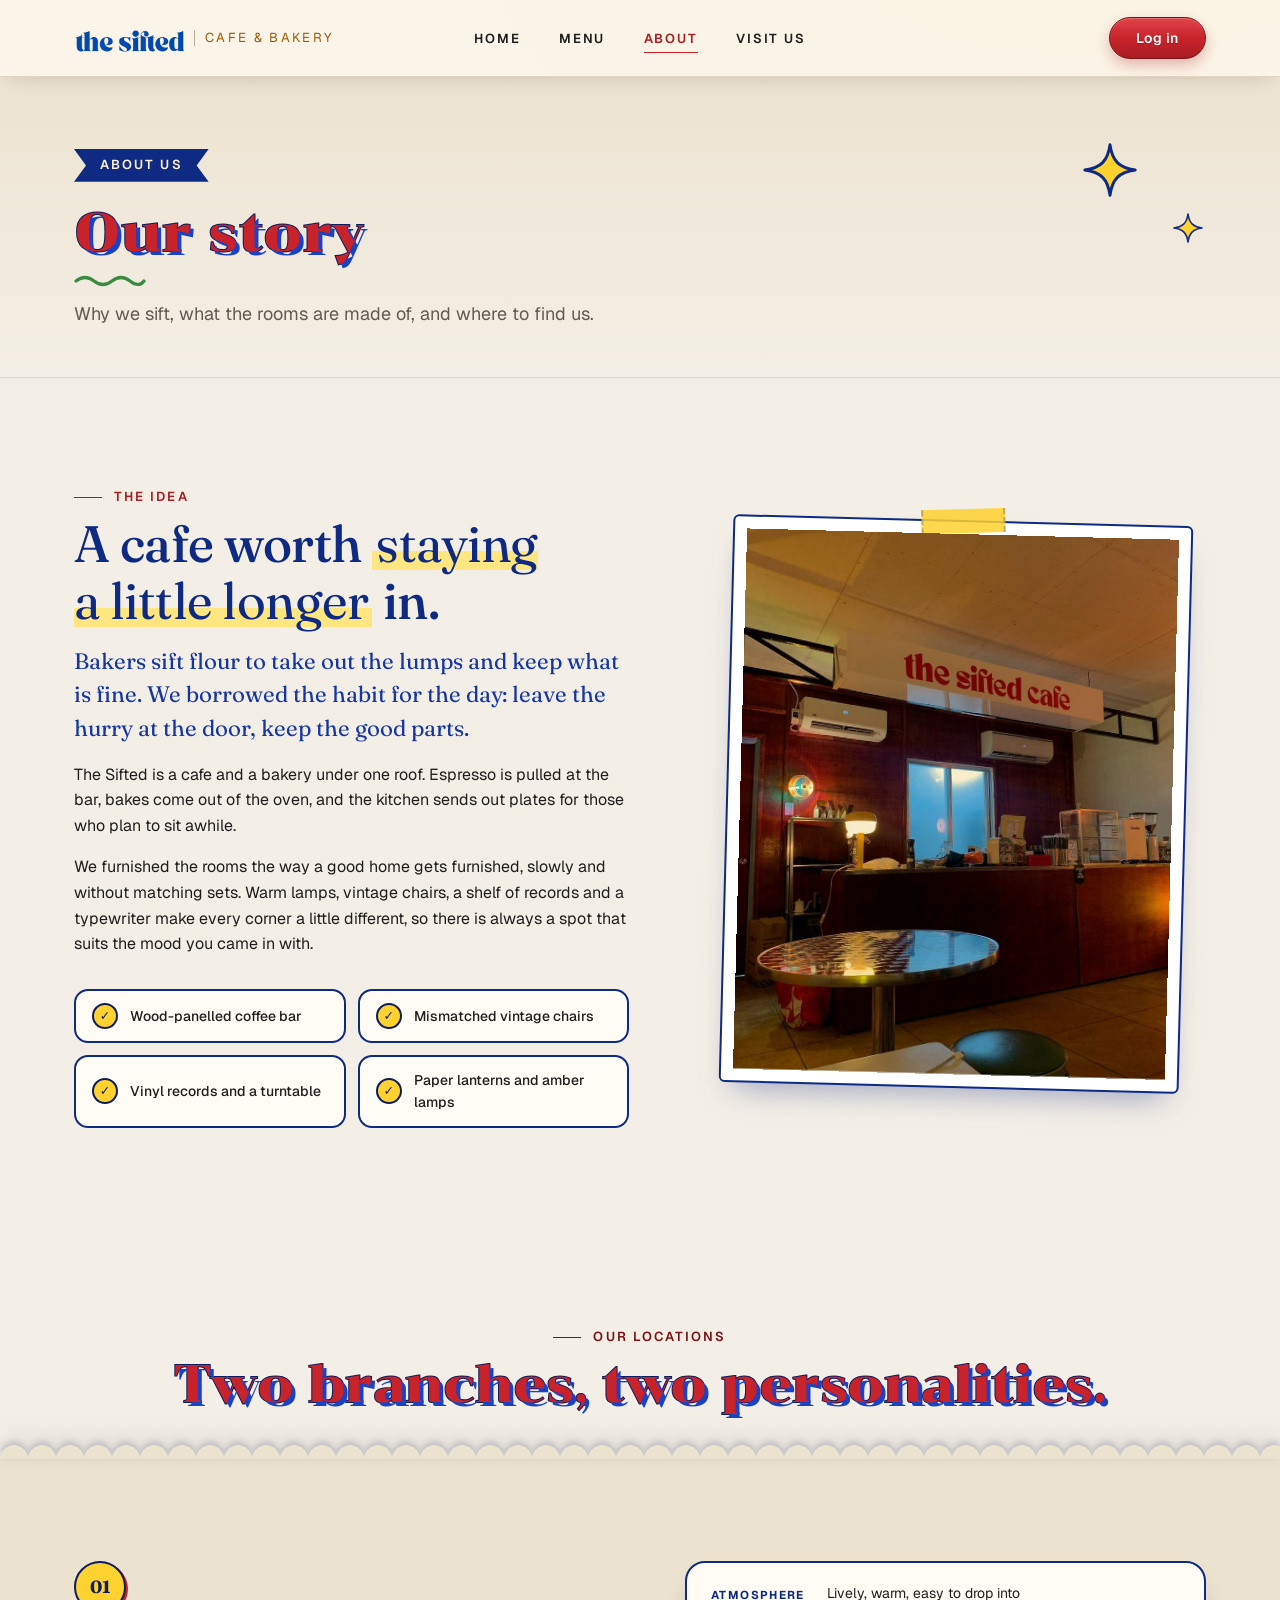
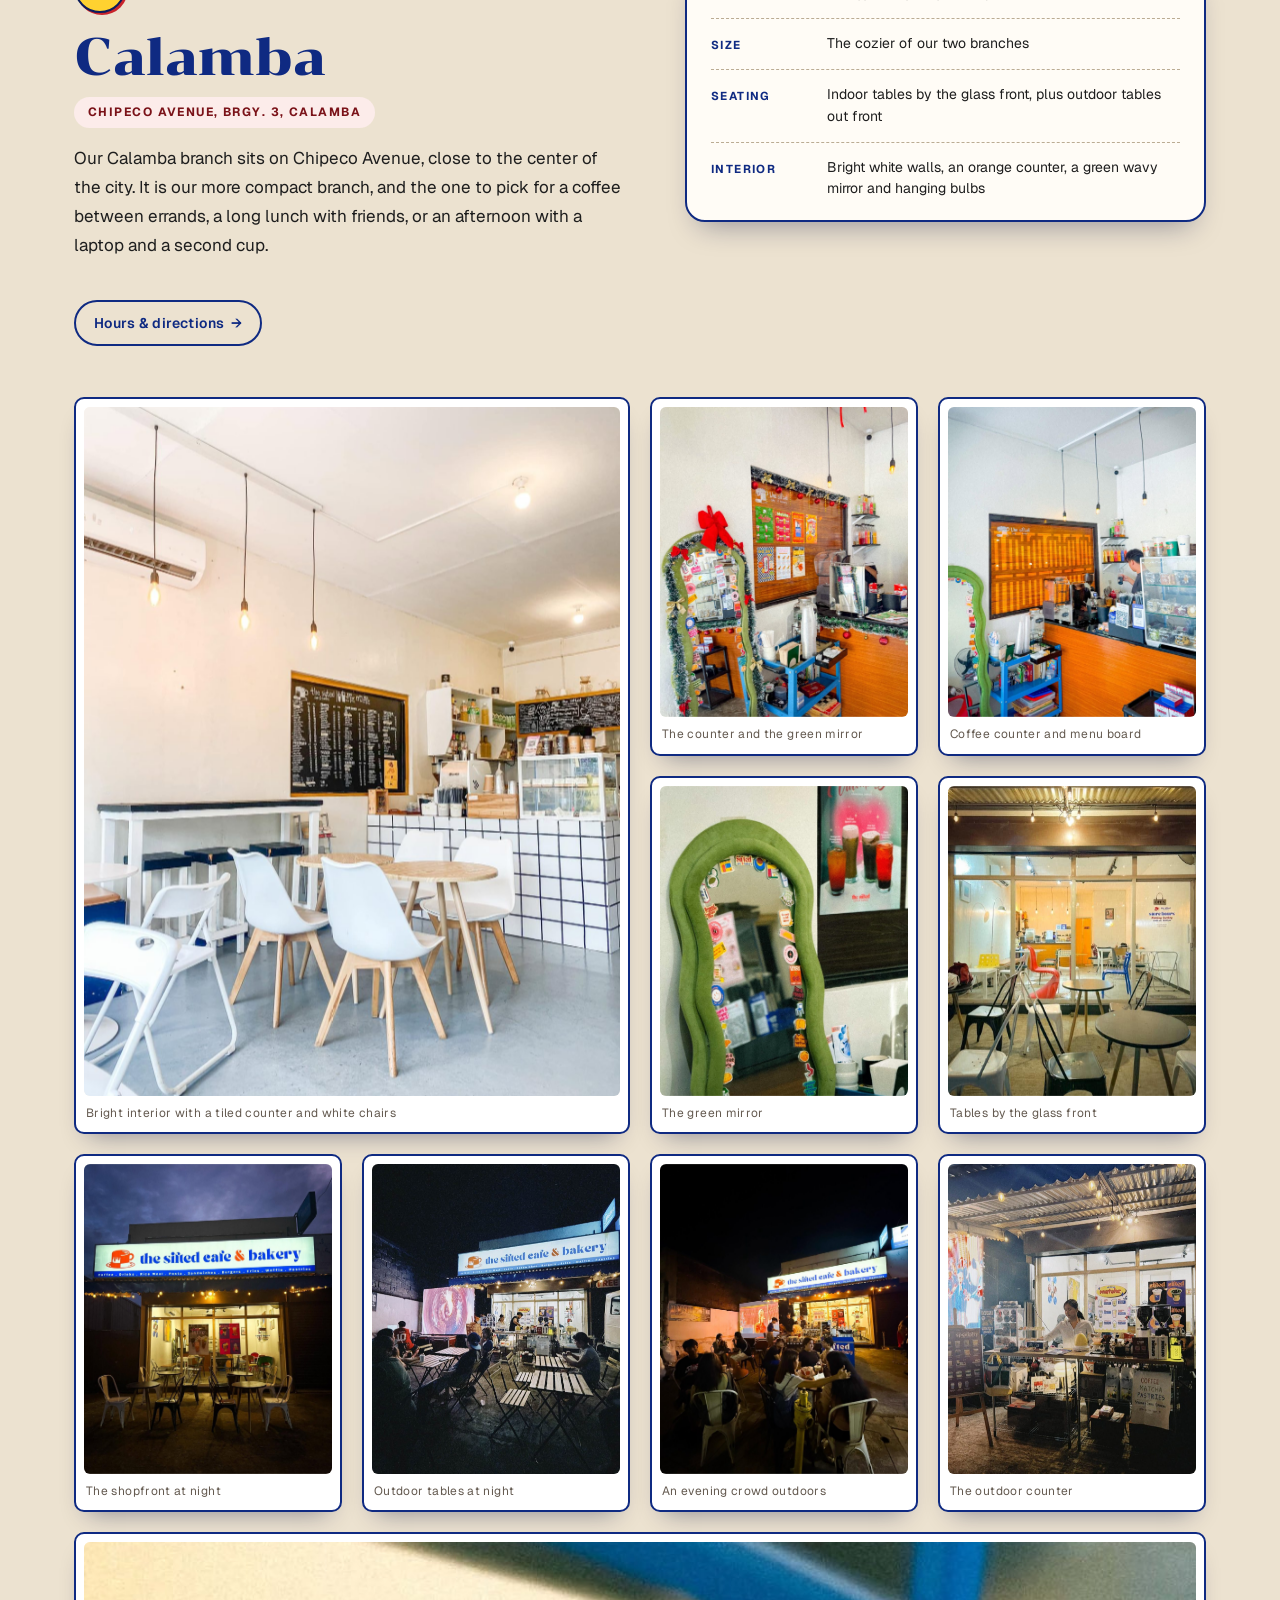
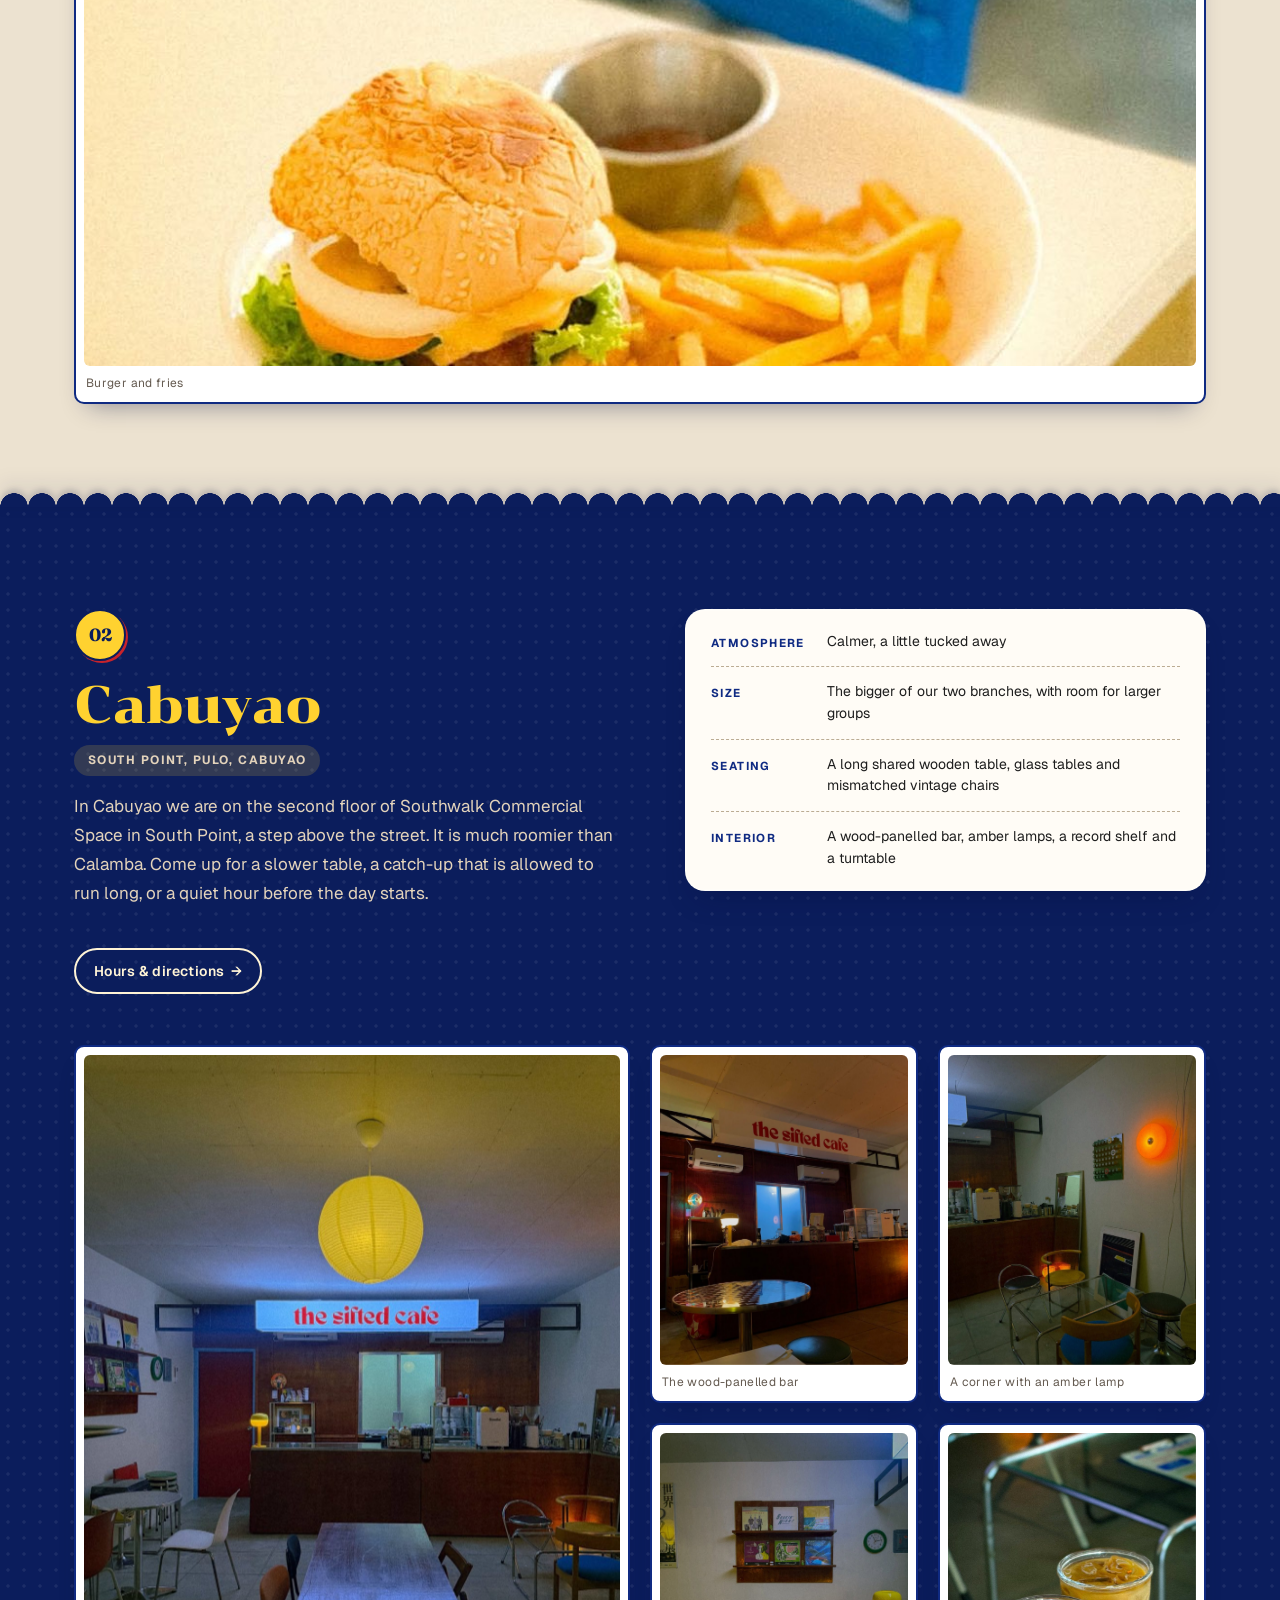
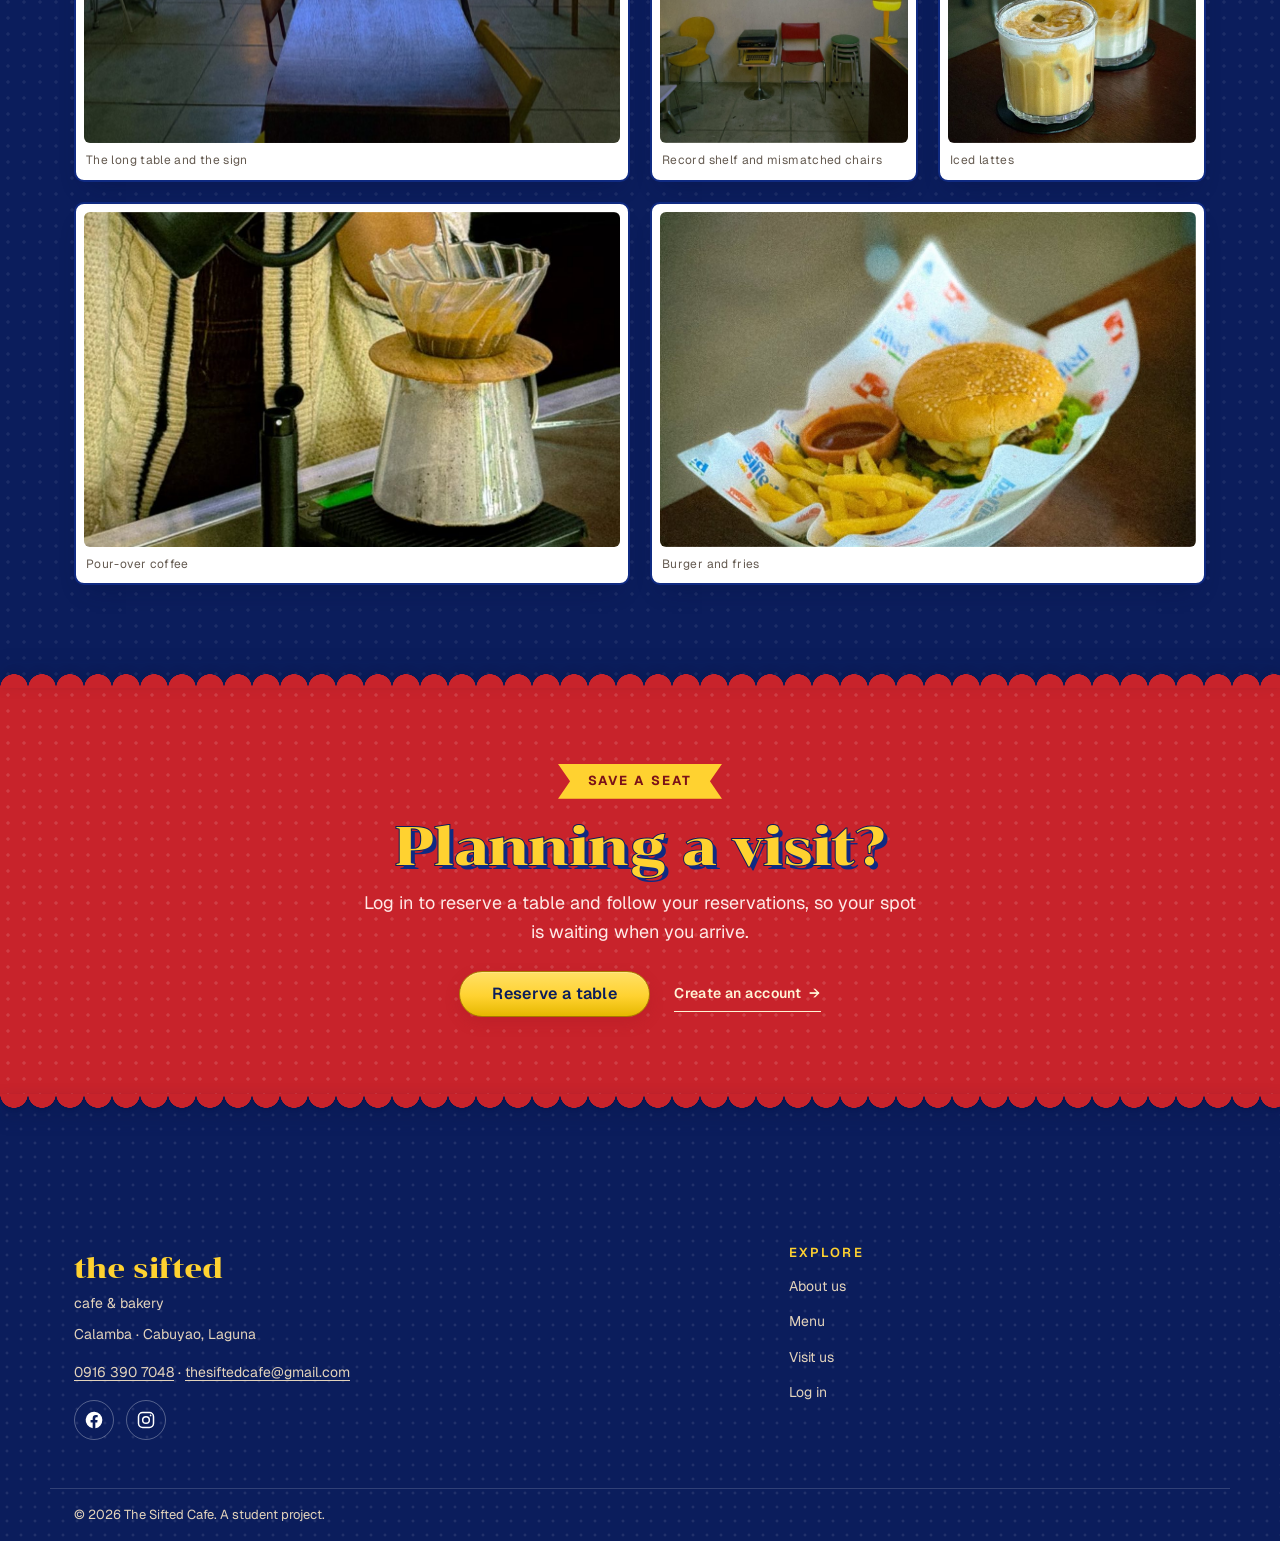
==== commit 2f6563a3: "Finalize The Sifted Cafe system" ====
--- a/about.html
+++ b/about.html
@@ -186,6 +186,17 @@
         <button type="button" class="btn btn-primary btn-small" id="lightbox-close">Close</button>
       </div>
     </dialog>
+    <!-- RESERVE BAND (same component as the home page, without the drawing) -->
+    <section class="reserve reserve-compact" aria-labelledby="reserve-title">
+      <div class="container reserve-grid">
+        <div class="reserve-copy">
+          <span class="ribbon ribbon-yellow">Save a seat</span>
+          <h2 id="reserve-title">Planning a visit?</h2>
+          <p>Log in to reserve a table and follow your reservations, so your spot is waiting when you arrive.</p>
+          <div class="reserve-actions"><a class="btn btn-primary" href="login.html">Reserve a table</a><a class="link-arrow" href="signup.html">Create an account <span aria-hidden="true">&rarr;</span></a></div>
+        </div>
+      </div>
+    </section>
   </main>
 
   <footer class="site-footer on-dark">
--- a/css/style.css
+++ b/css/style.css
@@ -1,3 +1,5 @@
+@import url("https://fonts.googleapis.com/css2?family=Chonburi&display=swap");
+
 /* css/style.css
    The Sifted Cafe & Bakery: ONE stylesheet for every page.
 
@@ -18,45 +20,92 @@
 
 /* ============================ 1. DESIGN TOKENS ============================ */
 :root {
-  /* Brand: warm coffee brown for actions, navy for headings (as in the logo), rust for links */
-  --brand: #5b3a29;
-  --brand-hover: #43281b;
-  --brand-deep: #2f1c13;          /* sidebars, footer, hero overlay */
-  --brand-tint: #f3e7da;          /* soft brown fills */
-  --navy: #1b2b85;                /* headings and labels */
-  --accent: #a9381f;              /* links and small accents (5.9:1 on cream) */
-  --accent-hover: #7f2815;
-  --grad-brand: linear-gradient(180deg, #84583b 0%, #5b3a29 52%, #43281b 100%);
-  --grad-brand-hover: linear-gradient(180deg, #94654a 0%, #694330 52%, #4e3022 100%);
-  --grad-caramel: linear-gradient(180deg, #b0703c 0%, #8a5226 55%, #6e3f1b 100%);
+  /* ---- 1a. Official brand colours (never change these) ---- */
+  --sifted-red: #C8232B;
+  --sifted-yellow: #FFD230;
+  --sifted-blue: #1A42C4;
+  --sifted-green: #3A8A42;
+  --sifted-bg-cream: #F4EFE6;
+  --sifted-text-black: #1E1E1E;
+
+  /* ---- 1b. Extended brand scales (light > dark) ---- */
+  --red-50: #FCECEA;  --red-100: #F8D3D0;  --red-300: #E08A8E;
+  --red-500: #C8232B; --red-600: #A81C24;  --red-700: #7A1218;
+  --yellow-50: #FFF8DB; --yellow-100: #FFEFA8; --yellow-200: #FFE680; --yellow-300: #FFDD55;
+  --yellow-500: #FFD230; --yellow-600: #E6B800; --yellow-700: #A87A00; --yellow-900: #5C4200;
+  --blue-50: #E8EDFB; --blue-200: #A9BAEE; --blue-400: #4A6DDB;
+  --blue-500: #1A42C4; --blue-600: #1536A3; --blue-700: #0F2A82; --blue-900: #0B1D5C;
+  --green-50: #E8F3E9; --green-200: #A5D0A9; --green-400: #5FAA67;
+  --green-500: #3A8A42; --green-600: #2E7035; --green-700: #1F5026;
+
+  /* ---- 1c. Deep blue tones (replace the old browns; names kept so nothing else changes) ---- */
+  --espresso: #0B1D5C;
+  --mocha: #1536A3;
+  --mocha-hover: #0F2A82;
+  --walnut: #4A62B8;
+  --caramel: #4A6DDB;
+  --caramel-deep: #3555C0;
+  --latte: #D9BFA0;
+  --oat: #E9DCC6;
+
+  /* ---- 1d. Semantic roles (the rest of this file uses these) ---- */
+  --brand: var(--red-500);               /* primary actions, outline buttons, checkboxes */
+  --brand-hover: var(--red-600);
+  --brand-deep: var(--espresso);         /* sidebars, footer, hero overlay */
+  --brand-tint: var(--red-50);           /* soft hover fills */
+  --brand-border: var(--red-700);        /* edge of filled red buttons */
+  --navy: var(--blue-700);               /* headings and labels */
+  --accent: var(--red-600);              /* links and small accents */
+  --accent-hover: var(--red-700);
+  --grad-brand: linear-gradient(180deg, #E0434B 0%, #C8232B 52%, #A81C24 100%);
+  --grad-brand-hover: linear-gradient(180deg, #E8575E 0%, #D12B33 52%, #B01F27 100%);
+  --grad-caramel: linear-gradient(180deg, #FFE066 0%, #FFD230 55%, #E6B800 100%);  /* primary button on dark photos */
 
   /* Surfaces */
-  --paper: #fbf6ea;               /* page background */
-  --cream: #f1e5cf;               /* alternate sections */
-  --surface: #ffffff;             /* cards, inputs, dialogs */
-  --app-bg: #f8f2e6;              /* behind dashboard cards */
-  --app-soft: #fcf8ef;            /* quiet fills inside cards */
+  --paper: var(--sifted-bg-cream);       /* page background */
+  --cream: #ECE2D0;                      /* alternate sections */
+  --surface: #FFFFFF;                    /* cards, inputs, dialogs */
+  --ivory: #FFFCF6;                      /* quiet inputs and panels */
+  --app-bg: #F6F1E7;                     /* behind dashboard cards */
+  --app-soft: #FBF8F1;                   /* quiet fills inside cards */
 
   /* Text */
-  --ink: #262a4d;                 /* body */
-  --muted: #675d52;               /* secondary text (6:1 on white) */
-  --on-dark: #fbf3e4;
-  --on-dark-muted: #e3d3bb;
+  --ink: var(--sifted-text-black);       /* body */
+  --muted: #645A50;                      /* secondary text */
+  --placeholder: #7D7366;
+  --on-dark: #FBF3E4;
+  --on-dark-muted: #E3D3BB;
 
   /* Lines */
-  --line: #e0d3bb;
-  --line-strong: #c4b498;         /* input borders */
-  --line-cool: #e7dcc7;           /* borders inside app screens */
+  --line: #E2D6C2;
+  --line-strong: #BBAC93;                /* input borders */
+  --line-cool: #E8DECC;                  /* borders inside app screens */
 
   /* States */
-  --red: #b92d1d;
-  --red-tint: #fdeeea;
-  --amber: #a85f0a;
-  --amber-tint: #fdf1d9;
-  --green: #1d6a3c;
-  --green-tint: #e8f5ec;
-  --focus: #5b3a29;
-  --focus-on-dark: #ffd45e;
+  --red: var(--red-600);                 /* error text / borders */
+  --red-tint: var(--red-50);
+  --red-border: var(--red-300);
+  --red-ink: var(--red-700);
+  --amber: #9A5B00;                      /* warning */
+  --amber-tint: var(--yellow-50);
+  --amber-border: #E3BE55;
+  --amber-ink: #5C3D00;
+  --green: var(--green-600);             /* success */
+  --green-tint: var(--green-50);
+  --green-border: var(--green-200);
+  --green-ink: var(--green-700);
+  --info: var(--blue-500);
+  --info-tint: var(--blue-50);
+  --info-border: var(--blue-200);
+  --info-ink: var(--blue-700);
+  --neutral-tint: #EFE9DF;               /* archived / inactive */
+  --neutral-border: #CFC4B3;
+  --neutral-ink: #4A4036;
+  --disabled-bg: #E9E2D5;
+  --disabled-ink: #8A8070;
+  --focus: var(--blue-500);              /* focus ring on light surfaces */
+  --focus-ring: rgba(26, 66, 196, 0.25);
+  --focus-on-dark: var(--sifted-yellow);
 
   /* Type */
   --font-display: "Fraunces", Georgia, "Times New Roman", serif;
@@ -78,10 +127,10 @@
   --r-sm: 8px;                    /* chips, badges, small buttons */
   --r-md: 12px;                   /* inputs, buttons, cards */
   --r-lg: 20px;                   /* photos, dialogs */
-  --sh-1: 0 1px 2px rgba(67, 40, 27, 0.06);
-  --sh-card: 0 10px 28px rgba(67, 40, 27, 0.09);
-  --sh-btn: 0 6px 14px rgba(67, 40, 27, 0.3), inset 0 1px 0 rgba(255, 255, 255, 0.22);
-  --sh-2: 0 18px 44px rgba(47, 28, 19, 0.24);
+  --sh-1: 0 1px 2px rgba(20, 30, 80, 0.06);
+  --sh-card: 0 10px 28px rgba(20, 30, 80, 0.09);
+  --sh-btn: 0 6px 14px rgba(168, 28, 36, 0.3), inset 0 1px 0 rgba(255, 255, 255, 0.22);
+  --sh-2: 0 18px 44px rgba(11, 29, 92, 0.24);
 
   /* Layout */
   --wrap: 1180px;
@@ -99,7 +148,7 @@
 html { scroll-behavior: smooth; scroll-padding-top: calc(var(--header-h) + 12px); -webkit-text-size-adjust: 100%; }
 body {
   margin: 0;
-  background: radial-gradient(1100px 520px at 85% -8%, #f1e2c6 0%, rgba(241, 226, 198, 0) 65%), var(--paper);
+  background: radial-gradient(1100px 520px at 85% -8%, var(--oat) 0%, rgba(233, 220, 198, 0) 65%), var(--paper);
   background-attachment: fixed;
   color: var(--ink);
   font-family: var(--font-body);
@@ -157,9 +206,9 @@
   transition: transform var(--t-fast) var(--ease), box-shadow var(--t-fast) var(--ease), background var(--t-fast) var(--ease), border-color var(--t-fast) var(--ease), color var(--t-fast) var(--ease);
 }
 .btn:active { transform: translateY(1px) scale(0.985); }
-.btn-primary, .btn-nav { background: var(--grad-brand); border-color: #36200f; color: #fff; box-shadow: var(--sh-btn); text-shadow: 0 1px 1px rgba(30, 14, 6, 0.35); }
-.btn-primary:hover, .btn-nav:hover { background: var(--grad-brand-hover); color: #fff; transform: translateY(-1px); box-shadow: 0 10px 20px rgba(67, 40, 27, 0.34), inset 0 1px 0 rgba(255, 255, 255, 0.26); }
-.btn-primary:active, .btn-nav:active { transform: translateY(1px) scale(0.985); box-shadow: 0 2px 6px rgba(67, 40, 27, 0.3), inset 0 1px 0 rgba(255, 255, 255, 0.15); }
+.btn-primary, .btn-nav { background: var(--grad-brand); border-color: var(--brand-border); color: #fff; box-shadow: var(--sh-btn); text-shadow: 0 1px 1px rgba(60, 8, 12, 0.35); }
+.btn-primary:hover, .btn-nav:hover { background: var(--grad-brand-hover); color: #fff; transform: translateY(-1px); box-shadow: 0 10px 20px rgba(168, 28, 36, 0.34), inset 0 1px 0 rgba(255, 255, 255, 0.26); }
+.btn-primary:active, .btn-nav:active { transform: translateY(1px) scale(0.985); box-shadow: 0 2px 6px rgba(122, 18, 24, 0.3), inset 0 1px 0 rgba(255, 255, 255, 0.15); }
 .btn-outline { background: rgba(255, 255, 255, 0.85); border-color: var(--brand); color: var(--brand); }
 .btn-outline:hover { background: var(--brand-tint); color: var(--brand-hover); transform: translateY(-1px); }
 .btn-outline:active { transform: translateY(1px) scale(0.985); }
@@ -169,20 +218,22 @@
 .btn-outline-light { background: rgba(255, 255, 255, 0.06); border-color: rgba(255, 255, 255, 0.7); color: #fff; backdrop-filter: blur(4px); }
 .btn-outline-light:hover { background: rgba(255, 255, 255, 0.18); border-color: #fff; color: #fff; transform: translateY(-1px); }
 .btn-outline-light:active { transform: translateY(1px) scale(0.985); }
-.btn-confirm { background: linear-gradient(180deg, #2f8a55 0%, #1d6a3c 55%, #155230 100%); border-color: #0f3d23; color: #fff; box-shadow: 0 4px 10px rgba(21, 82, 48, 0.28), inset 0 1px 0 rgba(255, 255, 255, 0.2); }
-.btn-verify { background: linear-gradient(180deg, #84583b 0%, #5b3a29 52%, #43281b 100%); border-color: #36200f; color: #fff; box-shadow: 0 4px 10px rgba(67, 40, 27, 0.28), inset 0 1px 0 rgba(255, 255, 255, 0.2); }
-.btn-warn { background: linear-gradient(180deg, #c07214 0%, #a85d0b 55%, #894a05 100%); border-color: #703c04; color: #fff; box-shadow: 0 4px 10px rgba(137, 74, 5, 0.28), inset 0 1px 0 rgba(255, 255, 255, 0.2); }
-.btn-danger { background: linear-gradient(180deg, #d44532 0%, #b92d1d 55%, #922013 100%); border-color: #73170d; color: #fff; box-shadow: 0 4px 10px rgba(146, 32, 19, 0.28), inset 0 1px 0 rgba(255, 255, 255, 0.2); }
-.btn-confirm:hover, .btn-verify:hover, .btn-warn:hover, .btn-danger:hover { color: #fff; transform: translateY(-1px); }
-.btn-confirm:active, .btn-verify:active, .btn-warn:active, .btn-danger:active { transform: translateY(1px) scale(0.985); }
+.btn-confirm { background: linear-gradient(180deg, #3F9A55 0%, #2E7035 55%, #1F5026 100%); border-color: var(--green-700); color: #fff; box-shadow: 0 4px 10px rgba(31, 80, 38, 0.28), inset 0 1px 0 rgba(255, 255, 255, 0.2); }
+.btn-verify { background: linear-gradient(180deg, #2D55CC 0%, #1536A3 52%, #0F2A82 100%); border-color: var(--blue-900); color: #fff; box-shadow: 0 4px 10px rgba(15, 42, 130, 0.28), inset 0 1px 0 rgba(255, 255, 255, 0.2); }
+.btn-warn { background: linear-gradient(180deg, #C07214 0%, #9A5B00 55%, #7E4A00 100%); border-color: #5C3700; color: #fff; box-shadow: 0 4px 10px rgba(122, 74, 0, 0.28), inset 0 1px 0 rgba(255, 255, 255, 0.2); }
+.btn-danger { background: linear-gradient(180deg, #D4414A 0%, #A81C24 55%, #7A1218 100%); border-color: var(--red-700); color: #fff; box-shadow: 0 4px 10px rgba(122, 18, 24, 0.28), inset 0 1px 0 rgba(255, 255, 255, 0.2); }
+.btn-view { background: linear-gradient(180deg, #4A6DDB 0%, #1A42C4 55%, #1536A3 100%); border-color: var(--blue-700); color: #fff; box-shadow: 0 4px 10px rgba(15, 42, 130, 0.28), inset 0 1px 0 rgba(255, 255, 255, 0.2); }
+.btn-archive { background: linear-gradient(180deg, #857869 0%, #6B5F54 55%, #554B42 100%); border-color: #3F372F; color: #fff; box-shadow: 0 4px 10px rgba(63, 55, 47, 0.28), inset 0 1px 0 rgba(255, 255, 255, 0.2); }
+.btn-confirm:hover, .btn-verify:hover, .btn-warn:hover, .btn-danger:hover, .btn-view:hover, .btn-archive:hover { color: #fff; transform: translateY(-1px); }
+.btn-confirm:active, .btn-verify:active, .btn-warn:active, .btn-danger:active, .btn-view:active, .btn-archive:active { transform: translateY(1px) scale(0.985); }
 .btn-small { min-height: 36px; padding: 0 var(--sp-4); font-size: var(--fs-sm); box-shadow: none; }
-.btn-primary.btn-small, .btn-confirm.btn-small, .btn-verify.btn-small, .btn-warn.btn-small, .btn-danger.btn-small { box-shadow: 0 3px 8px rgba(67, 40, 27, 0.25), inset 0 1px 0 rgba(255, 255, 255, 0.2); }
+.btn-primary.btn-small, .btn-confirm.btn-small, .btn-verify.btn-small, .btn-warn.btn-small, .btn-danger.btn-small, .btn-view.btn-small, .btn-archive.btn-small { box-shadow: 0 3px 8px rgba(20, 30, 80, 0.25), inset 0 1px 0 rgba(255, 255, 255, 0.2); }
 .btn-nav { min-height: 40px; padding: 0 var(--sp-5); font-size: var(--fs-sm); }
 .btn-block { width: 100%; }
 .btn:disabled, .btn[aria-disabled="true"] { opacity: 0.5; cursor: not-allowed; transform: none; }
 /* On dark photos the primary button turns caramel so it stays visible */
-.on-dark .btn-primary { background: var(--grad-caramel); border-color: #4e2a0e; }
-.on-dark .btn-primary:hover { background: linear-gradient(180deg, #c07f48 0%, #9a5d2d 55%, #7b4620 100%); }
+.on-dark .btn-primary { background: var(--grad-caramel); border-color: var(--yellow-700); color: var(--espresso); text-shadow: none; }
+.on-dark .btn-primary:hover { background: linear-gradient(180deg, #FFEB8F 0%, #FFDD55 55%, #F2C400 100%); color: var(--espresso); }
 
 .text-link { display: inline-flex; align-items: center; gap: var(--sp-1); font-weight: 600; text-decoration: none; }
 .text-link:hover { text-decoration: underline; }
@@ -205,12 +256,13 @@
   background-repeat: no-repeat; background-position: right 12px center; }
 input[type="file"] { width: 100%; padding: var(--sp-2); background: var(--surface); border: 1px dashed var(--line-strong); border-radius: var(--r-md); color: var(--muted); font-size: var(--fs-sm); cursor: pointer; }
 input[type="file"]::file-selector-button { margin-right: var(--sp-3); padding: 6px var(--sp-3); background: var(--brand-tint); border: 1px solid var(--brand); border-radius: var(--r-sm); color: var(--brand); font-weight: 600; cursor: pointer; }
-input::placeholder, textarea::placeholder { color: #8f8576; }
+input::placeholder, textarea::placeholder { color: var(--placeholder); }
 input:hover, select:hover, textarea:hover { border-color: var(--muted); }
-input:focus-visible, select:focus-visible, textarea:focus-visible { outline: none; border-color: var(--brand); box-shadow: 0 0 0 3px rgba(91, 58, 41, 0.22); }
+input:disabled, select:disabled, textarea:disabled { background: var(--disabled-bg); border-color: var(--line); color: var(--disabled-ink); cursor: not-allowed; }
+input:focus-visible, select:focus-visible, textarea:focus-visible { outline: none; border-color: var(--brand); box-shadow: 0 0 0 3px var(--focus-ring); }
 input[type="checkbox"], input[type="radio"] { width: 18px; height: 18px; min-height: 0; margin: 0; accent-color: var(--brand); flex: none; }
 .field.has-error input, .field.has-error select, .field.has-error textarea { border-color: var(--red); }
-.field.has-error input:focus-visible, .field.has-error select:focus-visible, .field.has-error textarea:focus-visible { box-shadow: 0 0 0 3px rgba(185, 45, 29, 0.2); }
+.field.has-error input:focus-visible, .field.has-error select:focus-visible, .field.has-error textarea:focus-visible { box-shadow: 0 0 0 3px rgba(168, 28, 36, 0.2); }
 .field-hint { margin: var(--sp-1) 0 0; color: var(--muted); font-size: var(--fs-xs); line-height: 1.45; }
 .field-error { margin: var(--sp-1) 0 0; color: var(--red); font-size: var(--fs-xs); font-weight: 600; }
 .field-error:empty { margin: 0; }
@@ -237,20 +289,20 @@
 
 /* ---- Alerts ---- */
 .alert { display: flex; flex-wrap: wrap; align-items: center; justify-content: space-between; gap: var(--sp-3); margin-bottom: var(--sp-4); padding: var(--sp-3) var(--sp-4); border: 1px solid; border-left-width: 4px; border-radius: var(--r-md); font-size: var(--fs-sm); font-weight: 500; animation: fade-in 260ms var(--ease) both; }
-.alert-error { background: var(--red-tint); border-color: var(--red); color: #7d1b10; }
-.alert-success { background: var(--green-tint); border-color: var(--green); color: #12492a; }
+.alert-error { background: var(--red-tint); border-color: var(--red); color: var(--red-ink); }
+.alert-success { background: var(--green-tint); border-color: var(--green); color: var(--green-ink); }
 
 /* ---- Status badges (reservation status and payment status share one look) ---- */
 .badge { display: inline-flex; align-items: center; gap: 6px; padding: 3px 10px; border: 1px solid; border-radius: 999px; font-size: var(--fs-xs); font-weight: 600; line-height: 1.4; white-space: nowrap; }
 .badge::before { content: ""; width: 6px; height: 6px; border-radius: 50%; background: currentColor; }
-.badge-pending, .badge-proof_submitted { background: var(--amber-tint); border-color: #e3b873; color: #6b3d06; }
-.badge-confirmed, .badge-verified { background: var(--green-tint); border-color: #8fc7a3; color: #12492a; }
-.badge-completed { background: #e8f0fb; border-color: #9db9e3; color: #0b2d6b; }
-.badge-cancelled, .badge-unpaid { background: var(--red-tint); border-color: #e5a79d; color: #7d1b10; }
+.badge-pending, .badge-proof_submitted { background: var(--amber-tint); border-color: var(--amber-border); color: var(--amber-ink); }
+.badge-confirmed, .badge-verified { background: var(--green-tint); border-color: var(--green-border); color: var(--green-ink); }
+.badge-completed { background: var(--info-tint); border-color: var(--info-border); color: var(--info-ink); }
+.badge-cancelled, .badge-unpaid { background: var(--red-tint); border-color: var(--red-border); color: var(--red-ink); }
 
 .tag { display: inline-block; padding: 1px 8px; border: 1px solid; border-radius: var(--r-sm); font-size: var(--fs-xs); font-weight: 600; vertical-align: 1px; }
-.tag-cafe { background: var(--green-tint); border-color: #8fc7a3; color: #12492a; }
-.tag-proposed { background: var(--amber-tint); border-color: #e3b873; color: #6b3d06; }
+.tag-cafe { background: var(--green-tint); border-color: var(--green-border); color: var(--green-ink); }
+.tag-proposed { background: var(--amber-tint); border-color: var(--amber-border); color: var(--amber-ink); }
 
 /* ---- Cards ---- */
 .card { padding: var(--sp-5); background: var(--surface); border: 1px solid var(--line-cool); border-radius: var(--r-lg); box-shadow: var(--sh-card); }
@@ -258,7 +310,7 @@
 
 /* ---- Dialogs ---- */
 dialog { color: var(--ink); }
-dialog::backdrop { background: rgba(47, 28, 19, 0.6); }
+dialog::backdrop { background: rgba(11, 29, 92, 0.6); }
 .details-dialog, .qr-dialog, .st-modal {
   width: min(94vw, 560px); max-height: 92vh; padding: var(--sp-5);
   background: var(--surface); border: 1px solid var(--line-cool); border-radius: var(--r-lg); box-shadow: var(--sh-2);
@@ -273,7 +325,7 @@
 /* ---- Tables (staff) ---- */
 .table-wrap { overflow-x: auto; }
 .res-table { width: 100%; border-collapse: collapse; font-size: var(--fs-sm); }
-.res-table th { padding: var(--sp-3); text-align: left; background: #f7efdf; border-bottom: 1px solid var(--line-cool); color: var(--muted); font-size: var(--fs-xs); font-weight: 600; white-space: nowrap; }
+.res-table th { padding: var(--sp-3); text-align: left; background: var(--paper); border-bottom: 1px solid var(--line-cool); color: var(--muted); font-size: var(--fs-xs); font-weight: 600; white-space: nowrap; }
 .res-table td { padding: var(--sp-3); border-bottom: 1px solid var(--line-cool); vertical-align: middle; }
 .res-table tbody tr:hover { background: var(--app-soft); }
 .cell-sub { display: block; color: var(--muted); font-size: var(--fs-xs); font-weight: 400; }
@@ -287,7 +339,7 @@
 .site-header.is-scrolled { box-shadow: 0 2px 12px rgba(24, 32, 58, 0.08); }
 .header-inner { display: flex; align-items: center; justify-content: space-between; gap: var(--sp-5); min-height: var(--header-h); }
 .brand { display: inline-flex; align-items: center; gap: var(--sp-2); text-decoration: none; transition: transform var(--t-fast) var(--ease), box-shadow var(--t-fast) var(--ease), opacity var(--t-fast) var(--ease); }
-.brand:hover { transform: scale(1.02); box-shadow: 0 4px 12px rgba(47, 28, 19, 0.15); opacity: 1; }
+.brand:hover { transform: scale(1.02); box-shadow: 0 4px 12px rgba(11, 29, 92, 0.15); opacity: 1; }
 .brand img { width: 104px; height: auto; }
 .brand .accent-dot { width: 8px; height: 8px; background: var(--amber); border-radius: 50%; flex-shrink: 0; }
 .brand-tag { font-family: var(--font-body); font-size: var(--fs-xs); font-weight: 400; letter-spacing: var(--tracking-widest); text-transform: uppercase; color: var(--amber); line-height: 1.2; }
@@ -312,11 +364,11 @@
 .hero { position: relative; display: flex; flex-direction: column; justify-content: flex-end; min-height: min(88vh, 820px); overflow: hidden; background: var(--brand-deep); }
 .hero-media { position: absolute; inset: -8% 0; z-index: 0; will-change: transform; }
 .hero-img { width: 100%; height: 100%; object-fit: cover; object-position: center 40%; }
-.hero::before { content: ""; position: absolute; inset: 0; z-index: 1; background: linear-gradient(90deg, rgba(40, 22, 13, 0.92) 0%, rgba(47, 28, 19, 0.64) 46%, rgba(47, 28, 19, 0.16) 100%); }
+.hero::before { content: ""; position: absolute; inset: 0; z-index: 1; background: linear-gradient(90deg, rgba(9, 24, 80, 0.92) 0%, rgba(11, 29, 92, 0.64) 46%, rgba(11, 29, 92, 0.16) 100%); }
 .hero-grid { position: relative; z-index: 2; padding-block: var(--sp-9) var(--sp-6); }
 .hero-copy { max-width: 640px; }
 .hero h1 { margin-bottom: var(--sp-4); color: #fff; font-size: var(--fs-hero); font-weight: 600; line-height: 1.04; letter-spacing: -0.02em; }
-.hero h1 em { color: #ffe3a3; }
+.hero h1 em { color: var(--yellow-200); }
 .hero h1 .line { display: block; overflow: hidden; padding-bottom: 0.08em; }
 .hero-lead { max-width: 46ch; margin-bottom: var(--sp-5); color: var(--on-dark-muted); font-size: var(--fs-lg); }
 .hero-actions { display: flex; flex-wrap: wrap; gap: var(--sp-3); }
@@ -347,14 +399,14 @@
 .chip { min-height: 38px; padding: 0 var(--sp-4); background: var(--surface); border: 1px solid var(--line-strong); border-radius: 999px; color: var(--ink); font-size: var(--fs-sm); font-weight: 500; cursor: pointer; transition: background-color var(--t-fast) var(--ease), color var(--t-fast) var(--ease), border-color var(--t-fast) var(--ease), transform var(--t-fast) var(--ease), box-shadow var(--t-fast) var(--ease); }
 .chip:hover { border-color: var(--brand); color: var(--brand); transform: translateY(-1px); }
 .chip:active { transform: translateY(0) scale(0.985); }
-.chip.is-active { background: var(--grad-brand); border-color: #36200f; color: #fff; box-shadow: 0 3px 8px rgba(67, 40, 27, 0.25); }
+.chip.is-active { background: var(--grad-brand); border-color: var(--brand-border); color: #fff; box-shadow: 0 3px 8px rgba(20, 30, 80, 0.25); }
 .menu-grid { display: grid; grid-template-columns: repeat(3, 1fr); gap: var(--sp-4); }
-.menu-card { --cat: var(--brand); padding: var(--sp-5); background: var(--surface); border: 1px solid var(--line); border-top: 4px solid var(--cat); border-radius: var(--r-lg); box-shadow: var(--sh-1); transition: transform 220ms var(--ease), border-color var(--t-fast) var(--ease), box-shadow 220ms var(--ease); }
+.menu-card { --cat: var(--mocha); padding: var(--sp-5); background: var(--surface); border: 1px solid var(--line); border-top: 4px solid var(--cat); border-radius: var(--r-lg); box-shadow: var(--sh-1); transition: transform 220ms var(--ease), border-color var(--t-fast) var(--ease), box-shadow 220ms var(--ease); }
 .menu-card:hover, .menu-card:focus-visible { border-color: var(--cat); box-shadow: var(--sh-card); transform: translateY(-3px); }
-.menu-coffee { --cat: #8a5a2b; }
-.menu-green { --cat: #3f7a3a; }
+.menu-coffee { --cat: var(--walnut); }
+.menu-green { --cat: var(--green-500); }
 .menu-food { --cat: var(--red); }
-.menu-bakery { --cat: #c98a1c; }
+.menu-bakery { --cat: var(--yellow-700); }
 .menu-category { display: block; margin-bottom: var(--sp-2); color: var(--cat); font-size: var(--fs-xs); font-weight: 700; }
 .menu-card h3 { margin-bottom: var(--sp-2); font-family: var(--font-display); font-size: var(--fs-xl); font-weight: 600; }
 .menu-card p { margin: 0; color: var(--muted); font-size: var(--fs-sm); }
@@ -365,19 +417,19 @@
 
 /* Why choose us */
 .values { display: grid; grid-template-columns: repeat(4, 1fr); gap: var(--sp-5); }
-.values li { padding-top: var(--sp-4); border-top: 2px solid var(--brand); }
+.values li { padding-top: var(--sp-4); border-top: 2px solid var(--yellow-600); }
 .values h3 { font-family: var(--font-display); font-size: var(--fs-xl); font-weight: 600; }
 .values p { margin: 0; color: var(--muted); font-size: var(--fs-sm); }
 
 /* Reservation steps: this IS a sequence, so numbers are meaningful here */
 .steps-grid { display: grid; grid-template-columns: repeat(4, 1fr); gap: var(--sp-4); }
 .steps-grid li { padding: var(--sp-5); background: var(--surface); border: 1px solid var(--line); border-radius: var(--r-lg); box-shadow: var(--sh-1); }
-.step-num { display: inline-flex; align-items: center; justify-content: center; width: 32px; height: 32px; margin-bottom: var(--sp-3); background: var(--grad-brand); border-radius: 50%; color: #fff; font-size: var(--fs-sm); font-weight: 700; box-shadow: 0 3px 8px rgba(67, 40, 27, 0.3); }
+.step-num { display: inline-flex; align-items: center; justify-content: center; width: 32px; height: 32px; margin-bottom: var(--sp-3); background: var(--grad-brand); border-radius: 50%; color: #fff; font-size: var(--fs-sm); font-weight: 700; box-shadow: 0 3px 8px rgba(20, 30, 80, 0.3); }
 .steps-grid h3 { margin-bottom: var(--sp-1); }
 .steps-grid p { margin: 0; color: var(--muted); font-size: var(--fs-sm); }
 
 /* Call-to-action band */
-.cta-band { padding-block: var(--sp-8); background: radial-gradient(600px 240px at 85% 0%, rgba(176, 112, 60, 0.35), rgba(176, 112, 60, 0) 70%), linear-gradient(135deg, #4a2f20 0%, #2f1c13 100%); }
+.cta-band { padding-block: var(--sp-8); background: radial-gradient(600px 240px at 85% 0%, rgba(74, 109, 219, 0.35), rgba(74, 109, 219, 0) 70%), linear-gradient(135deg, var(--mocha-hover) 0%, var(--espresso) 100%); }
 .cta-inner { display: flex; align-items: center; justify-content: space-between; gap: var(--sp-6); }
 .cta-inner h2 { margin-bottom: var(--sp-2); color: #fff; font-size: var(--fs-3xl); }
 .cta-inner p { margin: 0; color: var(--on-dark-muted); }
@@ -435,7 +487,7 @@
 .auth-main { flex: 1; display: grid; grid-template-columns: minmax(0, 5fr) minmax(0, 6fr); }
 .auth-photo { position: relative; overflow: hidden; background: var(--brand-deep); }
 .auth-photo img { position: absolute; inset: 0; width: 100%; height: 100%; object-fit: cover; }
-.auth-photo::after { content: ""; position: absolute; inset: 0; background: linear-gradient(0deg, rgba(47, 28, 19, 0.82) 0%, rgba(47, 28, 19, 0) 55%); }
+.auth-photo::after { content: ""; position: absolute; inset: 0; background: linear-gradient(0deg, rgba(11, 29, 92, 0.82) 0%, rgba(11, 29, 92, 0) 55%); }
 .auth-photo-text { position: absolute; left: var(--sp-6); right: var(--sp-6); bottom: var(--sp-6); z-index: 1; max-width: 20ch; margin: 0; font-family: var(--font-display); font-size: var(--fs-2xl); font-weight: 600; line-height: 1.2; color: #fff; }
 
 .auth-card { align-self: center; justify-self: center; width: 100%; max-width: 452px; padding: var(--sp-7) var(--sp-5); animation: rise 520ms var(--ease) both; }
@@ -489,7 +541,7 @@
 .st-side-foot form { margin: 0; }
 
 .dash-toggle { display: none; position: fixed; top: var(--sp-3); left: var(--sp-3); z-index: 40; width: 44px; height: 44px; align-items: center; justify-content: center; background: var(--surface); border: 1px solid var(--line-cool); border-radius: var(--r-md); box-shadow: var(--sh-1); color: var(--brand-deep); cursor: pointer; }
-.dash-scrim { position: fixed; inset: 0; z-index: 44; background: rgba(47, 28, 19, 0.55); }
+.dash-scrim { position: fixed; inset: 0; z-index: 44; background: rgba(11, 29, 92, 0.55); }
 
 .dash-content { width: 100%; max-width: 980px; padding: var(--sp-7) var(--sp-6) var(--sp-8); }
 .dash-view > .card + .card, .dash-view > .card + br + .card { margin-top: var(--sp-5); }
@@ -531,7 +583,7 @@
 .option-card:has(input:checked) { background: var(--brand-tint); border-color: var(--brand); box-shadow: inset 0 0 0 1px var(--brand); }
 .option-card:has(input:focus-visible) { outline: 3px solid var(--focus); outline-offset: 2px; }
 .option-title { font-weight: 650; }
-.option-amount { font-size: var(--fs-lg); font-weight: 700; color: var(--brand); }
+.option-amount { font-size: var(--fs-lg); font-weight: 700; color: var(--mocha); }
 .option-note { color: var(--muted); font-size: var(--fs-xs); }
 
 .gcash-card { display: grid; grid-template-columns: 220px 1fr; gap: var(--sp-5); margin-bottom: var(--sp-5); padding: var(--sp-4); background: var(--app-soft); border: 1px solid var(--line-cool); border-radius: var(--r-md); }
@@ -539,7 +591,7 @@
 .qr-open { padding: var(--sp-2); background: #fff; border: 1px solid var(--line-cool); border-radius: var(--r-md); cursor: zoom-in; }
 .pay-qr { width: 100%; max-width: 200px; height: auto; }
 .gcash-badge { display: inline-block; margin-bottom: var(--sp-3); padding: 2px 12px; background: var(--grad-brand); border-radius: 999px; border-radius: var(--r-sm); color: #fff; font-size: var(--fs-xs); font-weight: 700; }
-.pay-amount-value { font-size: var(--fs-lg); color: var(--brand); }
+.pay-amount-value { font-size: var(--fs-lg); color: var(--mocha); }
 .gcash-steps { display: grid; gap: var(--sp-2); padding-left: var(--sp-5); list-style: decimal; font-size: var(--fs-sm); }
 .summary-compact { padding: var(--sp-4); background: var(--app-soft); border: 1px solid var(--line-cool); border-radius: var(--r-md); }
 .reservation-success { border-left: 4px solid var(--green); }
@@ -572,10 +624,10 @@
 .st-main { padding: var(--sp-5) var(--sp-6) var(--sp-8); }
 
 .st-stats { display: grid; grid-template-columns: repeat(4, 1fr); gap: var(--sp-4); margin-bottom: var(--sp-5); }
-.st-stat { --tone: var(--brand); padding: var(--sp-4) var(--sp-5); background: var(--surface); border: 1px solid var(--line-cool); border-top: 3px solid var(--tone); border-radius: var(--r-lg); box-shadow: var(--sh-card); }
+.st-stat { --tone: var(--blue-500); padding: var(--sp-4) var(--sp-5); background: var(--surface); border: 1px solid var(--line-cool); border-top: 3px solid var(--tone); border-radius: var(--r-lg); box-shadow: var(--sh-card); }
 .st-stat.is-pending { --tone: var(--amber); }
 .st-stat.is-confirmed { --tone: var(--green); }
-.st-stat.is-completed { --tone: var(--brand); }
+.st-stat.is-completed { --tone: var(--blue-500); }
 .st-stat.is-cancelled { --tone: var(--red); }
 .st-stat-top { display: flex; align-items: center; justify-content: space-between; gap: var(--sp-2); margin-bottom: var(--sp-2); }
 .st-stat-icon { display: inline-flex; width: 36px; height: 36px; align-items: center; justify-content: center; border-radius: var(--r-md); background: color-mix(in srgb, var(--tone) 12%, white); color: var(--tone); }
@@ -591,7 +643,7 @@
 .st-chip { display: inline-flex; align-items: center; min-height: 34px; padding: 0 var(--sp-3); background: var(--surface); border: 1px solid var(--line-cool); border-radius: 999px; color: var(--ink); font-size: var(--fs-sm); font-weight: 500; text-decoration: none; transition: background-color var(--t-fast) var(--ease), color var(--t-fast) var(--ease), border-color var(--t-fast) var(--ease), transform var(--t-fast) var(--ease); }
 .st-chip:hover { background: var(--brand-tint); border-color: var(--brand); color: var(--brand); transform: translateY(-1px); }
 .st-chip:active { transform: translateY(0) scale(0.985); }
-.st-chip.is-on { background: var(--grad-brand); border-color: #36200f; color: #fff; }
+.st-chip.is-on { background: var(--grad-brand); border-color: var(--brand-border); color: #fff; }
 .st-selects { display: flex; flex-wrap: wrap; align-items: flex-end; gap: var(--sp-3); margin-bottom: var(--sp-4); padding: var(--sp-3) var(--sp-4); background: var(--app-soft); border: 1px solid var(--line-cool); border-radius: var(--r-md); }
 .st-selects label { margin: 0; }
 .st-selects select, .st-selects input[type="date"] { width: auto; min-width: 150px; margin-top: var(--sp-1); min-height: 38px; padding-block: 6px; }
@@ -609,7 +661,7 @@
 .st-empty { display: grid; justify-items: center; gap: var(--sp-2); padding: var(--sp-8) var(--sp-4); text-align: center; }
 .st-empty h2 { margin: 0; font-family: var(--font-body); font-size: var(--fs-xl); }
 .st-empty p { max-width: 46ch; margin: 0; color: var(--muted); }
-.st-empty-icon { display: inline-flex; width: 56px; height: 56px; align-items: center; justify-content: center; border-radius: 50%; background: var(--brand-tint); color: var(--brand); }
+.st-empty-icon { display: inline-flex; width: 56px; height: 56px; align-items: center; justify-content: center; border-radius: 50%; background: var(--neutral-tint); color: var(--mocha); }
 
 .st-modal { width: min(94vw, 640px); padding: 0; overflow: hidden; }
 .st-modal-sm { width: min(94vw, 460px); }
@@ -633,7 +685,7 @@
 .st-pay { margin-bottom: var(--sp-4); padding: var(--sp-4); background: var(--app-soft); border: 1px solid var(--line-cool); border-radius: var(--r-md); }
 .st-pay-head { display: flex; flex-wrap: wrap; align-items: center; justify-content: space-between; gap: var(--sp-2); margin-bottom: var(--sp-3); }
 .st-proof { display: flex; align-items: center; gap: var(--sp-3); padding: var(--sp-3); background: var(--surface); border: 1px dashed var(--line-strong); border-radius: var(--r-md); }
-.st-proof-thumb { display: inline-flex; width: 44px; height: 44px; flex: none; align-items: center; justify-content: center; background: var(--brand-tint); border-radius: var(--r-md); color: var(--brand); }
+.st-proof-thumb { display: inline-flex; width: 44px; height: 44px; flex: none; align-items: center; justify-content: center; background: var(--neutral-tint); border-radius: var(--r-md); color: var(--brand); }
 .st-proof strong { overflow-wrap: anywhere; }
 .st-notes { margin-bottom: var(--sp-4); }
 .st-notes textarea { margin: var(--sp-1) 0 var(--sp-2); }
@@ -730,7 +782,7 @@
   .cta-inner { flex-direction: column; align-items: flex-start; }
   .footer-main { grid-template-columns: 1fr; }
   .gallery-grid { grid-template-columns: repeat(2, 1fr); }
-  .hero::before { background: linear-gradient(0deg, rgba(47, 28, 19, 0.92) 0%, rgba(47, 28, 19, 0.55) 70%, rgba(47, 28, 19, 0.35) 100%); }
+  .hero::before { background: linear-gradient(0deg, rgba(11, 29, 92, 0.92) 0%, rgba(11, 29, 92, 0.55) 70%, rgba(11, 29, 92, 0.35) 100%); }
 
   /* Customer account: sidebar becomes a drawer */
   .dash-shell, .st-shell { grid-template-columns: 1fr; }
@@ -756,7 +808,7 @@
   .st-table thead { position: absolute; width: 1px; height: 1px; overflow: hidden; clip: rect(0, 0, 0, 0); }
   .st-table, .st-table tbody, .st-table tr, .st-table td { display: block; width: 100%; }
   .st-table tr { margin-bottom: var(--sp-3); padding: var(--sp-2) var(--sp-3); background: var(--surface); border: 1px solid var(--line-cool); border-radius: var(--r-md); }
-  .st-table td { display: flex; align-items: center; justify-content: space-between; gap: var(--sp-3); padding: var(--sp-2) 0; border-bottom: 1px solid #efe6d4; text-align: right; }
+  .st-table td { display: flex; align-items: center; justify-content: space-between; gap: var(--sp-3); padding: var(--sp-2) 0; border-bottom: 1px solid var(--line-cool); text-align: right; }
   .st-table td:first-child { padding-left: 0; }
   .st-table td:last-child { border-bottom: 0; }
   .st-table td::before { content: attr(data-label); flex: none; color: var(--muted); font-size: var(--fs-xs); font-weight: 600; text-align: left; }
@@ -808,7 +860,7 @@
 /* ---- Navbar: transparent over the hero, solid once scrolled ---- */
 .site-header { background: rgba(247, 239, 221, 0.92); border-bottom: 1px solid transparent; transition: background-color 250ms var(--ease), border-color 250ms var(--ease), box-shadow 250ms var(--ease); }
 .header-inner { min-height: 76px; }
-.site-header.is-scrolled { background: rgba(251, 246, 234, 0.94); border-bottom-color: var(--line); box-shadow: 0 6px 24px rgba(67, 40, 27, 0.06); }
+.site-header.is-scrolled { background: rgba(251, 246, 234, 0.94); border-bottom-color: var(--line); box-shadow: 0 6px 24px rgba(20, 30, 80, 0.06); }
 body.home .site-header { position: fixed; inset: 0 0 auto 0; background: transparent; backdrop-filter: none; }
 body.home .site-header.is-scrolled { background: rgba(251, 246, 234, 0.94); backdrop-filter: blur(12px); }
 .brand img { width: 112px; }
@@ -837,11 +889,11 @@
 .hero-ed .hero-meta { display: flex; flex-wrap: wrap; gap: var(--sp-2) var(--sp-5); margin: 0; padding: var(--sp-4) 0 0; border-top: 1px solid var(--line-strong); color: var(--muted); font-size: var(--fs-sm); list-style: none; }
 .hero-ed .hero-meta strong { color: var(--ink); }
 .hero-visual { position: relative; justify-self: end; width: min(100%, 460px); padding-bottom: 36px; }
-.hero-arch { margin: 0; aspect-ratio: 3 / 4; overflow: hidden; border-radius: var(--r-arch); background: var(--cream); box-shadow: 0 30px 60px rgba(67, 40, 27, 0.22); }
+.hero-arch { margin: 0; aspect-ratio: 3 / 4; overflow: hidden; border-radius: var(--r-arch); background: var(--cream); box-shadow: 0 30px 60px rgba(20, 30, 80, 0.22); }
 .hero-arch img { width: 100%; height: 100%; object-fit: cover; transform: scale(1.04); transition: transform 1400ms var(--ease); }
 .hero-visual:hover .hero-arch img { transform: scale(1.08); }
 .hero-visual::before { content: ""; position: absolute; inset: -14px 18px auto -14px; height: 100%; border: 1.5px solid var(--amber); border-radius: var(--r-arch); opacity: 0.55; pointer-events: none; }
-.hero-chip { position: absolute; left: -64px; bottom: 0; width: 38%; margin: 0; aspect-ratio: 1; overflow: hidden; border: 6px solid var(--paper); border-radius: 50%; box-shadow: 0 16px 36px rgba(67, 40, 27, 0.25); }
+.hero-chip { position: absolute; left: -64px; bottom: 0; width: 38%; margin: 0; aspect-ratio: 1; overflow: hidden; border: 6px solid var(--paper); border-radius: 50%; box-shadow: 0 16px 36px rgba(20, 30, 80, 0.25); }
 .hero-chip img { width: 100%; height: 100%; object-fit: cover; }
 
 /* ---- About: asymmetric editorial composition ---- */
@@ -849,10 +901,10 @@
 .about-ed .about-grid { grid-template-columns: minmax(0, 1.02fr) minmax(0, 0.98fr); gap: clamp(40px, 7vw, 104px); }
 .about-visual { position: relative; padding: 0 0 56px 0; }
 .about-visual::before { content: ""; position: absolute; left: -24px; top: 32px; width: 62%; height: 78%; background: var(--cream); border-radius: var(--r-lg); z-index: 0; }
-.about-main { position: relative; z-index: 1; width: 82%; margin: 0; aspect-ratio: 4 / 5; overflow: hidden; border-radius: var(--r-arch); box-shadow: 0 24px 48px rgba(67, 40, 27, 0.18); }
+.about-main { position: relative; z-index: 1; width: 82%; margin: 0; aspect-ratio: 4 / 5; overflow: hidden; border-radius: var(--r-arch); box-shadow: 0 24px 48px rgba(20, 30, 80, 0.18); }
 .about-main img, .about-inset img { width: 100%; height: 100%; object-fit: cover; transition: transform 900ms var(--ease); }
 .about-visual:hover .about-main img { transform: scale(1.04); }
-.about-inset { position: absolute; z-index: 2; right: 0; bottom: 0; width: 52%; margin: 0; aspect-ratio: 4 / 3; overflow: hidden; border: 8px solid var(--paper); border-radius: var(--r-md); box-shadow: 0 18px 40px rgba(67, 40, 27, 0.22); }
+.about-inset { position: absolute; z-index: 2; right: 0; bottom: 0; width: 52%; margin: 0; aspect-ratio: 4 / 3; overflow: hidden; border: 8px solid var(--paper); border-radius: var(--r-md); box-shadow: 0 18px 40px rgba(20, 30, 80, 0.22); }
 .about-copy { max-width: 520px; }
 .about-copy h2 { margin: var(--sp-3) 0 var(--sp-4); color: var(--navy); font-size: clamp(2rem, 1.2rem + 2.6vw, 3.25rem); font-weight: 500; line-height: 1.08; letter-spacing: -0.02em; }
 .about-copy h2 em { color: var(--accent); display: block; }
@@ -888,7 +940,7 @@
 /* ---- Reservation band ---- */
 .cta-band { position: relative; padding-block: var(--sp-9); }
 .cta-inner h2 { font-weight: 500; letter-spacing: -0.015em; }
-.cta-inner h2::after { content: ""; display: block; width: 56px; height: 2px; margin-top: var(--sp-4); background: #ffd45e; }
+.cta-inner h2::after { content: ""; display: block; width: 56px; height: 2px; margin-top: var(--sp-4); background: var(--sifted-yellow); }
 
 /* ---- Gallery: bento grid ---- */
 .gallery-grid { grid-template-columns: repeat(4, 1fr); grid-auto-rows: 210px; gap: var(--sp-3); }
@@ -909,20 +961,20 @@
 /* ---- Sign in / Sign up ---- */
 .auth-page .site-header { position: sticky; background: rgba(247, 239, 221, 0.92); }
 .auth-main { grid-template-columns: minmax(0, 5fr) minmax(0, 6fr); background: var(--paper); }
-.auth-photo::after { background: linear-gradient(0deg, rgba(47, 28, 19, 0.86) 0%, rgba(47, 28, 19, 0.15) 55%, rgba(47, 28, 19, 0) 100%); }
-.auth-photo-kicker { position: absolute; z-index: 1; left: var(--sp-6); bottom: calc(var(--sp-6) + 108px); margin: 0; color: #ffd45e; font-size: var(--fs-xs); letter-spacing: 0.16em; text-transform: uppercase; }
+.auth-photo::after { background: linear-gradient(0deg, rgba(11, 29, 92, 0.86) 0%, rgba(11, 29, 92, 0.15) 55%, rgba(11, 29, 92, 0) 100%); }
+.auth-photo-kicker { position: absolute; z-index: 1; left: var(--sp-6); bottom: calc(var(--sp-6) + 108px); margin: 0; color: var(--sifted-yellow); font-size: var(--fs-xs); letter-spacing: 0.16em; text-transform: uppercase; }
 .auth-photo-text { max-width: 18ch; font-weight: 500; font-size: var(--fs-2xl); }
-.auth-photo-text em { color: #ffe3a3; }
+.auth-photo-text em { color: var(--yellow-200); }
 .auth-card { max-width: 440px; padding: var(--sp-6) var(--sp-5); }
 .auth-card-wide { max-width: 560px; }
 .auth-card h1 { margin: var(--sp-2) 0 var(--sp-2); color: var(--navy); font-weight: 500; letter-spacing: -0.02em; }
 .auth-intro { margin-bottom: var(--sp-5); }
 .auth-form .field { margin-bottom: var(--sp-3); }
 .auth-form .field label { font-size: var(--fs-sm); font-weight: 600; }
-.auth-form input { min-height: 48px; border: 1.5px solid var(--line-strong); border-radius: var(--r-md); background: #fffdf8; transition: border-color 150ms var(--ease), box-shadow 150ms var(--ease), background-color 150ms var(--ease); }
-.auth-form input::placeholder { color: #a39784; }
+.auth-form input { min-height: 48px; border: 1.5px solid var(--line-strong); border-radius: var(--r-md); background: var(--ivory); transition: border-color 150ms var(--ease), box-shadow 150ms var(--ease), background-color 150ms var(--ease); }
+.auth-form input::placeholder { color: var(--placeholder); }
 .auth-form input:hover { border-color: var(--brand); }
-.auth-form input:focus { outline: none; border-color: var(--brand); background: #fff; box-shadow: 0 0 0 4px rgba(91, 58, 41, 0.14); }
+.auth-form input:focus { outline: none; border-color: var(--brand); background: #fff; box-shadow: 0 0 0 4px var(--focus-ring); }
 .auth-form .btn-block { min-height: 52px; margin-top: var(--sp-3); font-size: var(--fs-base); letter-spacing: 0.02em; }
 .pw-toggle { transition: color 150ms var(--ease), background-color 150ms var(--ease); border-radius: var(--r-sm); }
 .pw-toggle:hover { background: var(--brand-tint); color: var(--brand); }
@@ -986,20 +1038,20 @@
 
 /* ---- Hero: original full-bleed photo kept; only text, overlay, CTAs and navbar refined ---- */
 .hero-full { min-height: min(92vh, 860px); }
-.hero-full::before { background: linear-gradient(180deg, rgba(40, 22, 13, 0.55) 0%, rgba(40, 22, 13, 0) 24%), linear-gradient(90deg, rgba(40, 22, 13, 0.86) 0%, rgba(47, 28, 19, 0.5) 46%, rgba(47, 28, 19, 0.08) 100%); }
+.hero-full::before { background: linear-gradient(180deg, rgba(9, 24, 80, 0.55) 0%, rgba(9, 24, 80, 0) 24%), linear-gradient(90deg, rgba(9, 24, 80, 0.86) 0%, rgba(11, 29, 92, 0.5) 46%, rgba(11, 29, 92, 0.08) 100%); }
 .hero-full .hero-grid { padding-block: 140px var(--sp-7); }
-.hero-full .eyebrow { color: #ffd45e; font-size: var(--fs-xs); letter-spacing: 0.16em; text-transform: uppercase; }
-.hero-full h1 { font-weight: 500; letter-spacing: -0.025em; text-shadow: 0 2px 24px rgba(30, 14, 6, 0.35); }
-.hero-full h1 em { color: #ffe3a3; }
+.hero-full .eyebrow { color: var(--sifted-yellow); font-size: var(--fs-xs); letter-spacing: 0.16em; text-transform: uppercase; }
+.hero-full h1 { font-weight: 500; letter-spacing: -0.025em; text-shadow: 0 2px 24px rgba(7, 16, 60, 0.35); }
+.hero-full h1 em { color: var(--yellow-200); }
 .hero-full .hero-actions { gap: var(--sp-3); }
 .hero-full .hero-meta { border-top: 1px solid rgba(255, 255, 255, 0.22); font-size: var(--fs-sm); }
 /* Navbar over the photo: light text until the page is scrolled */
 @media (min-width: 901px) {
   body.home .site-header:not(.is-scrolled) .brand img { filter: brightness(0) invert(1); }
-  body.home .site-header:not(.is-scrolled) .brand-tag { color: #ffd45e; border-left-color: rgba(255, 255, 255, 0.4); }
-  body.home .site-header:not(.is-scrolled) { background: linear-gradient(180deg, rgba(30, 14, 6, 0.55), rgba(30, 14, 6, 0)); }
+  body.home .site-header:not(.is-scrolled) .brand-tag { color: var(--sifted-yellow); border-left-color: rgba(255, 255, 255, 0.4); }
+  body.home .site-header:not(.is-scrolled) { background: linear-gradient(180deg, rgba(7, 16, 60, 0.55), rgba(7, 16, 60, 0)); }
   body.home .site-header:not(.is-scrolled) .nav-links a, body.home .site-header:not(.is-scrolled) .nav-login { color: #fff; }
-  body.home .site-header:not(.is-scrolled) .nav-links a::after { background: #ffd45e; }
+  body.home .site-header:not(.is-scrolled) .nav-links a::after { background: var(--sifted-yellow); }
   body.home .site-header:not(.is-scrolled) .btn-nav-ghost { color: #fff; border-color: rgba(255, 255, 255, 0.7); }
   body.home .site-header:not(.is-scrolled) .btn-nav-ghost:hover { background: #fff; color: var(--brand); }
 }
@@ -1008,7 +1060,7 @@
 /* ---- Reserve a Table CTAs share the Log in button's design language (flat pill, 1.5px border, inverting hover) ---- */
 .btn-cta { min-height: 46px; padding: 0 var(--sp-5); font-size: var(--fs-sm); background: var(--brand); color: #fff; border: 1.5px solid var(--brand); box-shadow: none; text-shadow: none; }
 .btn-cta:hover { background: transparent; color: var(--brand); transform: translateY(-1px); box-shadow: none; }
-.on-dark .btn-cta { background: #a8662f; border-color: #a8662f; color: #fff; }
+.on-dark .btn-cta { background: var(--caramel-deep); border-color: var(--caramel-deep); color: #fff; }
 .on-dark .btn-cta:hover { background: #fff; border-color: #fff; color: var(--brand); }
 .hero-full .hero-actions .btn-lg { min-height: 46px; padding: 0 var(--sp-5); font-size: var(--fs-sm); }
 
@@ -1016,7 +1068,7 @@
 /* Navbar: fully transparent at the top of the landing page (no bar, border, shadow or tint), smooth solid state later */
 body.home .site-header:not(.is-scrolled):not(:has(.nav-toggle[aria-expanded="true"])) { background: transparent !important; border-bottom: 0; box-shadow: none; backdrop-filter: none; }
 body.home .site-header { transition: background-color 350ms var(--ease), box-shadow 350ms var(--ease), border-color 350ms var(--ease); }
-body.home .site-header.is-scrolled { background: rgba(251, 246, 234, 0.96); border-bottom: 1px solid var(--line); box-shadow: 0 6px 22px rgba(67, 40, 27, 0.08); }
+body.home .site-header.is-scrolled { background: rgba(251, 246, 234, 0.96); border-bottom: 1px solid var(--line); box-shadow: 0 6px 22px rgba(20, 30, 80, 0.08); }
 body.home .site-header:not(.is-scrolled) .brand-tag { border-left-color: rgba(255, 255, 255, 0.45); }
 /* Mobile: same transparent state with light logo and menu button; solid while the menu is open or after scrolling */
 @media (max-width: 900px) {
@@ -1030,12 +1082,12 @@
   body.home .site-header:has(.nav-toggle[aria-expanded="true"]) .nav-toggle-bars { background: transparent; }
 }
 /* Reserve a Table = the exact default brown Log in button (.btn-primary .btn-nav), also inside dark sections */
-.on-dark .btn-primary.btn-nav { background: var(--grad-brand); border-color: #36200f; }
+.on-dark .btn-primary.btn-nav { background: var(--grad-brand); border-color: var(--brand-border); }
 .on-dark .btn-primary.btn-nav:hover { background: var(--grad-brand-hover); }
 .hero-full .hero-actions .btn { min-height: 40px; padding: 0 var(--sp-5); font-size: var(--fs-sm); }
 
 /* Reservation band: warm photographic backdrop */
-.cta-band { background: linear-gradient(90deg, rgba(47, 28, 19, 0.92) 0%, rgba(47, 28, 19, 0.74) 60%, rgba(47, 28, 19, 0.6) 100%), url("../assets/img/gallery-interior.jpg") center 38% / cover no-repeat; }
+.cta-band { background: linear-gradient(90deg, rgba(11, 29, 92, 0.92) 0%, rgba(11, 29, 92, 0.74) 60%, rgba(11, 29, 92, 0.6) 100%), url("../assets/img/gallery-interior.jpg") center 38% / cover no-repeat; }
 .cta-inner p { max-width: 46ch; }
 
 /* Section rhythm */
@@ -1046,7 +1098,7 @@
 
 /* Footer: brand, explore links, two branches */
 .footer-main { grid-template-columns: 1.4fr 0.8fr 1fr 1fr; gap: var(--sp-7); padding-block: var(--sp-8) var(--sp-7); }
-.footer-heading { font-size: var(--fs-xs); letter-spacing: 0.16em; text-transform: uppercase; color: #ffd45e; font-weight: 600; margin-bottom: var(--sp-3); }
+.footer-heading { font-size: var(--fs-xs); letter-spacing: 0.16em; text-transform: uppercase; color: var(--sifted-yellow); font-weight: 600; margin-bottom: var(--sp-3); }
 .footer-links ul { display: grid; gap: 10px; margin: 0; padding: 0; list-style: none; }
 .footer-links a { color: var(--on-dark-muted); font-size: var(--fs-sm); text-decoration: none; transition: color 150ms var(--ease), padding-left 150ms var(--ease); }
 .footer-links a:hover { color: #fff; padding-left: 4px; }
@@ -1068,7 +1120,7 @@
 .st-top, .st-main { max-width: calc(1200px + var(--gutter) * 2); padding-inline: var(--gutter); }
 .dash-view > .card + .card { margin-top: var(--sp-4); }
 .page-title { margin-bottom: var(--sp-5); }
-.card { border-radius: var(--r-lg); box-shadow: 0 6px 20px rgba(67, 40, 27, 0.07); }
+.card { border-radius: var(--r-lg); box-shadow: 0 6px 20px rgba(20, 30, 80, 0.07); }
 .card h2 { margin-bottom: var(--sp-3); }
 .dash-topbar { display: none; }
 .auth-close { display: inline-flex; flex: none; width: 40px; height: 40px; align-items: center; justify-content: center; background: transparent; border: 0; border-radius: var(--r-sm); color: var(--muted); font-size: 1.6rem; line-height: 1; cursor: pointer; }
@@ -1163,24 +1215,24 @@
 .terms-quick-summary { margin: 0 0 var(--sp-4); }
 .terms-quick-summary h3 { margin: 0 0 var(--sp-2); color: var(--muted); font-family: var(--font-body); font-size: 0.75rem; font-weight: 600; letter-spacing: 0.08em; text-transform: uppercase; }
 .terms-facts { display: flex; flex-wrap: wrap; gap: var(--sp-2); margin: 0; padding: 0; list-style: none; }
-.terms-facts li { display: grid; flex: 1 1 112px; gap: 1px; padding: 8px 12px; background: var(--app-soft); border: 1px solid var(--line); border-left: 3px solid var(--brand); border-radius: var(--r-sm); }
+.terms-facts li { display: grid; flex: 1 1 112px; gap: 1px; padding: 8px 12px; background: var(--app-soft); border: 1px solid var(--line); border-left: 3px solid var(--blue-500); border-radius: var(--r-sm); }
 .terms-facts span { color: var(--muted); font-size: 0.75rem; line-height: 1.2; }
 .terms-facts strong { color: var(--ink); font-size: var(--fs-base); font-weight: 650; line-height: 1.25; white-space: nowrap; }
 
 /* Terms: four short groups in a two-column grid */
 .terms-grid { display: grid; grid-template-columns: repeat(2, minmax(0, 1fr)); gap: var(--sp-3); margin-bottom: var(--sp-3); }
 .terms-group { padding: var(--sp-3) var(--sp-4); background: var(--surface); border: 1px solid var(--line); border-radius: var(--r-md); }
-.terms-group h4 { margin: 0 0 var(--sp-2); color: var(--brand); font-family: var(--font-body); font-size: var(--fs-sm); font-weight: 700; }
+.terms-group h4 { margin: 0 0 var(--sp-2); color: var(--mocha); font-family: var(--font-body); font-size: var(--fs-sm); font-weight: 700; }
 .terms-group ul { display: grid; gap: 6px; margin: 0; padding: 0; list-style: none; }
 .terms-group li { position: relative; padding-left: 14px; color: var(--ink); font-size: var(--fs-sm); line-height: 1.5; }
-.terms-group li::before { content: ""; position: absolute; left: 0; top: 0.62em; width: 5px; height: 5px; border-radius: 50%; background: var(--brand); opacity: 0.55; }
+.terms-group li::before { content: ""; position: absolute; left: 0; top: 0.62em; width: 5px; height: 5px; border-radius: 50%; background: var(--mocha); opacity: 0.55; }
 .terms-privacy { margin: 0 0 var(--sp-3); color: var(--muted); font-size: 0.75rem; }
 .terms-accept { padding-top: var(--sp-3); border-top: 1px solid var(--line); }
 @media (max-width: 760px) { .terms-grid { grid-template-columns: 1fr; } }
 @media (max-width: 420px) { .terms-facts li { flex-basis: calc(50% - var(--sp-2)); } .terms-group { padding: var(--sp-3); } }
 
 /* Staff: archive */
-.badge-archived { background: #ece7f3; border-color: #bdb0d3; color: #3d2a63; }
+.badge-archived { background: var(--neutral-tint); border-color: var(--neutral-border); color: var(--neutral-ink); }
 .st-head-badges { display: inline-flex; flex-wrap: wrap; gap: 6px; }
 .st-nav-count { margin-left: auto; min-width: 22px; padding: 0 7px; background: rgba(255, 255, 255, 0.18); border-radius: 999px; color: #fff; font-size: 0.75rem; font-weight: 600; line-height: 20px; text-align: center; }
 .st-archive-intro { margin: 0 0 var(--sp-4); padding: var(--sp-3) var(--sp-4); background: var(--app-soft); border: 1px solid var(--line); border-radius: var(--r-md); color: var(--muted); font-size: var(--fs-sm); }
@@ -1211,11 +1263,11 @@
 /* Home: quick link cards */
 .quick-grid { list-style: none; margin: 0; padding: 0; display: grid; gap: var(--sp-4); grid-template-columns: repeat(auto-fit, minmax(240px, 1fr)); }
 .quick-card { position: relative; display: flex; flex-direction: column; gap: 0.4rem; height: 100%; padding: var(--sp-5); background: var(--surface); border: 1px solid var(--line); border-radius: var(--r-md); color: var(--ink); text-decoration: none; transition: transform var(--t-fast) var(--ease), box-shadow var(--t-fast) var(--ease), border-color var(--t-fast) var(--ease); }
-.quick-card:hover, .quick-card:focus-visible { transform: translateY(-3px); border-color: var(--brand); box-shadow: 0 10px 24px rgba(67, 40, 27, 0.12); }
+.quick-card:hover, .quick-card:focus-visible { transform: translateY(-3px); border-color: var(--brand); box-shadow: 0 10px 24px rgba(20, 30, 80, 0.12); }
 .quick-kicker { font-size: var(--fs-xs); letter-spacing: 0.12em; text-transform: uppercase; color: var(--accent); font-weight: 600; }
 .quick-card strong { font-family: var(--font-display); font-size: var(--fs-xl); color: var(--navy); }
 .quick-card span:not(.quick-kicker):not(.quick-go) { color: var(--muted); font-size: var(--fs-sm); }
-.quick-go { margin-top: auto; padding-top: var(--sp-3); font-size: 1.4rem; color: var(--brand); }
+.quick-go { margin-top: auto; padding-top: var(--sp-3); font-size: 1.4rem; color: var(--blue-500); }
 
 /* Menu page: tabs + typographic price list */
 .menu-tabs { display: flex; flex-wrap: wrap; gap: var(--sp-2); margin-bottom: var(--sp-5); }
@@ -1228,7 +1280,7 @@
 .price-list strong { display: block; font-family: var(--font-display); font-size: var(--fs-lg); color: var(--ink); }
 .price-list li > div:first-child span { color: var(--muted); font-size: var(--fs-sm); }
 .price-cols { display: flex; gap: var(--sp-4); flex-shrink: 0; text-align: right; }
-.price-cols span { display: flex; flex-direction: column; min-width: 3.6rem; font-weight: 600; color: var(--brand); font-variant-numeric: tabular-nums; }
+.price-cols span { display: flex; flex-direction: column; min-width: 3.6rem; font-weight: 600; color: var(--mocha); font-variant-numeric: tabular-nums; }
 .price-cols small { font-weight: 400; font-size: var(--fs-xs); color: var(--muted); }
 .price-none { color: var(--line-strong) !important; }
 .cta-actions { display: flex; flex-wrap: wrap; gap: var(--sp-3); }
@@ -1259,7 +1311,7 @@
 /* ---------- Shared small pieces ---------- */
 .link-arrow { display: inline-flex; align-items: center; gap: 8px; padding: 6px 0; color: inherit; font-size: var(--fs-sm); font-weight: 600; letter-spacing: 0.03em; text-decoration: none; border-bottom: 1.5px solid currentColor; transition: gap 200ms var(--ease), color 150ms var(--ease); }
 .link-arrow:hover { gap: 14px; color: var(--accent); }
-.on-dark .link-arrow:hover, .branch-dark .link-arrow:hover { color: #ffd45e; }
+.on-dark .link-arrow:hover, .branch-dark .link-arrow:hover { color: var(--sifted-yellow); }
 .link-button { background: none; border: 0; border-bottom: 1.5px solid currentColor; font-family: inherit; cursor: pointer; }
 .is-placeholder { color: var(--muted); font-style: italic; }
 .is-placeholder::before { content: "\25CB\00a0"; font-style: normal; opacity: 0.6; }
@@ -1274,9 +1326,9 @@
 .nav-account { justify-self: end; display: flex; align-items: center; gap: var(--sp-3); }
 .nav-account .btn-nav { min-height: 42px; padding-inline: 26px; letter-spacing: 0.04em; }
 body.home .site-header:not(.is-scrolled) .nav-links a { color: #fff; }
-body.home .site-header:not(.is-scrolled) .nav-links a::after { background: #ffd45e; }
-body.home .site-header:not(.is-scrolled) .nav-links a:hover { color: #ffe3a3; }
-body.home .site-header:not(.is-scrolled) .brand-tag { color: #ffd9a0; }
+body.home .site-header:not(.is-scrolled) .nav-links a::after { background: var(--sifted-yellow); }
+body.home .site-header:not(.is-scrolled) .nav-links a:hover { color: var(--yellow-200); }
+body.home .site-header:not(.is-scrolled) .brand-tag { color: var(--yellow-200); }
 body.home .site-header:not(.is-scrolled) .nav-toggle { border-color: rgba(255, 255, 255, 0.5); }
 body.home .site-header:not(.is-scrolled) .nav-toggle-bars, body.home .site-header:not(.is-scrolled) .nav-toggle-bars::before, body.home .site-header:not(.is-scrolled) .nav-toggle-bars::after { background: #fff; }
 body.home .site-header:not(.is-scrolled) .nav-toggle[aria-expanded="true"] .nav-toggle-bars { background: transparent; }
@@ -1284,13 +1336,13 @@
 
 /* ---------- Home ---------- */
 .hero { min-height: min(100svh, 880px); justify-content: center; }
-.hero::before { background: linear-gradient(95deg, rgba(34, 18, 10, 0.9) 0%, rgba(47, 28, 19, 0.6) 48%, rgba(47, 28, 19, 0.12) 100%), linear-gradient(0deg, rgba(34, 18, 10, 0.55) 0%, transparent 30%); }
+.hero::before { background: linear-gradient(95deg, rgba(8, 20, 70, 0.9) 0%, rgba(11, 29, 92, 0.6) 48%, rgba(11, 29, 92, 0.12) 100%), linear-gradient(0deg, rgba(8, 20, 70, 0.55) 0%, transparent 30%); }
 .hero-grid { padding-block: calc(var(--sp-9) + 24px) var(--sp-9); }
 .hero h1 { font-size: clamp(2.6rem, 1.2rem + 5.4vw, 5.2rem); font-weight: 500; line-height: 1.02; letter-spacing: -0.025em; }
 .hero-lead { font-size: clamp(1.05rem, 1rem + 0.3vw, 1.25rem); }
 .hero-actions { align-items: center; gap: var(--sp-5); }
 .hero-actions .link-arrow { color: #fff; }
-.hero-actions .link-arrow:hover { color: #ffd45e; }
+.hero-actions .link-arrow:hover { color: var(--sifted-yellow); }
 .welcome { background: var(--paper); }
 .welcome-grid { display: grid; grid-template-columns: minmax(0, 1.05fr) minmax(0, 1fr); gap: clamp(32px, 6vw, 96px); align-items: center; }
 .welcome-photos { display: grid; grid-template-columns: 1fr 1fr; gap: clamp(12px, 2vw, 24px); margin: 0; padding: 0; list-style: none; align-items: start; }
@@ -1305,14 +1357,14 @@
 .index-no { font-family: var(--font-display); font-size: 0.95rem; color: var(--accent); }
 .index-main strong { display: block; font-family: var(--font-display); font-size: 1.35rem; font-weight: 500; color: var(--navy); }
 .index-main span { display: block; margin-top: 2px; color: var(--muted); font-size: var(--fs-sm); }
-.index-go { color: var(--brand); font-size: 1.3rem; transition: transform 220ms var(--ease); }
+.index-go { color: var(--blue-500); font-size: 1.3rem; transition: transform 220ms var(--ease); }
 .index-list a:hover .index-go { transform: translateX(6px); }
 
 /* ---------- About: story ---------- */
 .story { background: var(--paper); }
 .story-grid { display: grid; grid-template-columns: minmax(0, 1fr) minmax(0, 0.9fr); gap: clamp(32px, 6vw, 88px); align-items: start; }
 .story-copy h2 { margin-bottom: var(--sp-4); font-size: clamp(2rem, 1.3rem + 2.6vw, 3.2rem); font-weight: 500; line-height: 1.1; color: var(--navy); }
-.story-lead { font-family: var(--font-display); font-size: clamp(1.15rem, 1.05rem + 0.5vw, 1.4rem); line-height: 1.5; color: var(--brand); }
+.story-lead { font-family: var(--font-display); font-size: clamp(1.15rem, 1.05rem + 0.5vw, 1.4rem); line-height: 1.5; color: var(--mocha); }
 .story-copy p { max-width: 56ch; }
 .story-details { display: grid; grid-template-columns: 1fr 1fr; gap: 10px 24px; margin: var(--sp-5) 0 0; padding: var(--sp-4) 0 0; border-top: 1px solid var(--line-strong); list-style: none; }
 .story-details li { position: relative; padding-left: 18px; font-size: var(--fs-sm); color: var(--ink); }
@@ -1332,18 +1384,18 @@
 .branch-flip .branch-text { order: 2; }
 .branch-text { position: sticky; top: 100px; }
 .branch-no { margin: 0; font-family: var(--font-display); font-size: clamp(3.5rem, 8vw, 6rem); line-height: 1; font-weight: 300; font-style: italic; color: var(--accent); opacity: 0.55; }
-.branch-dark .branch-no { color: #ffd45e; }
+.branch-dark .branch-no { color: var(--sifted-yellow); }
 .branch-text h3 { margin: 0 0 4px; font-size: clamp(2.2rem, 1.5rem + 2.6vw, 3.6rem); font-weight: 500; color: var(--navy); }
 .branch-dark .branch-text h3 { color: #fff; }
 .branch-where { margin-bottom: var(--sp-4); font-size: 0.8125rem; letter-spacing: 0.14em; text-transform: uppercase; color: var(--accent); font-weight: 600; }
-.branch-dark .branch-where { color: #ffd45e; }
+.branch-dark .branch-where { color: var(--sifted-yellow); }
 .branch-dark .branch-text p { color: var(--on-dark-muted); }
 .branch-facts { margin: var(--sp-5) 0; border-top: 1px solid var(--line-strong); }
 .branch-dark .branch-facts { border-color: rgba(255, 255, 255, 0.22); }
 .branch-facts div { display: grid; grid-template-columns: 96px minmax(0, 1fr); gap: var(--sp-3); padding: 12px 0; border-bottom: 1px solid var(--line-strong); font-size: var(--fs-sm); }
 .branch-dark .branch-facts div { border-color: rgba(255, 255, 255, 0.22); }
 .branch-facts dt { color: var(--muted); letter-spacing: 0.08em; text-transform: uppercase; font-size: 0.72rem; padding-top: 2px; }
-.branch-dark .branch-facts dt, .branch-dark .is-placeholder { color: #cdbb9f; }
+.branch-dark .branch-facts dt, .branch-dark .is-placeholder { color: var(--latte); }
 .branch-facts dd { margin: 0; }
 /* Photo galleries: masonry columns, every photo shown whole at its own proportions (never cropped). */
 .branch-gallery { columns: 2; column-gap: clamp(12px, 2vw, 22px); margin: 0; padding: 0; list-style: none; }
@@ -1373,7 +1425,7 @@
 .loc-details dt { padding-top: 2px; color: var(--muted); letter-spacing: 0.08em; text-transform: uppercase; font-size: 0.72rem; }
 .loc-details dd { margin: 0; }
 .loc-details address { font-style: normal; }
-.loc-actions { display: flex; flex-wrap: wrap; gap: var(--sp-2) var(--sp-5); color: var(--brand); }
+.loc-actions { display: flex; flex-wrap: wrap; gap: var(--sp-2) var(--sp-5); color: var(--mocha); }
 .locate-map { position: sticky; top: 96px; }
 .map-tabs { display: flex; gap: 8px; margin-bottom: 12px; }
 .map-tabs button { display: inline-flex; align-items: center; gap: 8px; min-height: 40px; padding: 0 18px; background: transparent; border: 1.5px solid var(--brand); border-radius: 999px; color: var(--brand); font: 600 0.8125rem/1 var(--font-body); letter-spacing: 0.06em; text-transform: uppercase; cursor: pointer; transition: background-color 150ms var(--ease), color 150ms var(--ease); }
@@ -1383,7 +1435,7 @@
 .map-frame iframe { position: absolute; inset: 0; width: 100%; height: 100%; border: 0; filter: sepia(0.22) saturate(0.95) contrast(1.02); }
 .map-caption { margin: 22px 0 0; color: var(--muted); font-size: var(--fs-xs); letter-spacing: 0.04em; min-height: 1.4em; }
 .sifted-pin { overflow: visible; }
-.sifted-pin span { position: absolute; left: 0; bottom: 0; transform: translate(-50%, -14px); padding: 7px 14px; background: var(--brand); color: #fff; border-radius: 999px; font: 600 12px/1 var(--font-body); letter-spacing: 0.08em; text-transform: uppercase; white-space: nowrap; box-shadow: 0 6px 14px rgba(47, 28, 19, 0.35); }
+.sifted-pin span { position: absolute; left: 0; bottom: 0; transform: translate(-50%, -14px); padding: 7px 14px; background: var(--brand); color: #fff; border-radius: 999px; font: 600 12px/1 var(--font-body); letter-spacing: 0.08em; text-transform: uppercase; white-space: nowrap; box-shadow: 0 6px 14px rgba(11, 29, 92, 0.35); }
 .sifted-pin span::after { content: ""; position: absolute; left: 50%; bottom: -6px; width: 12px; height: 12px; margin-left: -6px; background: var(--brand); transform: rotate(45deg); z-index: -1; }
 .contact-band { padding-block: clamp(48px, 6vw, 80px); }
 .contact-grid { display: grid; grid-template-columns: minmax(0, 0.8fr) minmax(0, 1.2fr); gap: clamp(24px, 5vw, 72px); align-items: center; }
@@ -1396,7 +1448,7 @@
 /* ---------- Reservation terms: accordion ---------- */
 .terms-grid { display: grid; grid-template-columns: 1fr; gap: 8px; }
 .terms-group { padding: 0; background: var(--surface); border: 1px solid var(--line); border-radius: var(--r-md); overflow: hidden; }
-.terms-group summary { display: flex; align-items: center; justify-content: space-between; gap: var(--sp-3); min-height: 48px; padding: 10px var(--sp-4); color: var(--brand); font-size: var(--fs-sm); font-weight: 700; cursor: pointer; list-style: none; transition: background-color 150ms var(--ease); }
+.terms-group summary { display: flex; align-items: center; justify-content: space-between; gap: var(--sp-3); min-height: 48px; padding: 10px var(--sp-4); color: var(--mocha); font-size: var(--fs-sm); font-weight: 700; cursor: pointer; list-style: none; transition: background-color 150ms var(--ease); }
 .terms-group summary::-webkit-details-marker { display: none; }
 .terms-group summary::after { content: ""; flex: none; width: 9px; height: 9px; margin-right: 4px; border-right: 2px solid currentColor; border-bottom: 2px solid currentColor; transform: rotate(45deg); transition: transform 200ms var(--ease); }
 .terms-group[open] summary::after { transform: rotate(-135deg); margin-top: 6px; }
@@ -1425,7 +1477,7 @@
   .brand-tag { font-size: 0.68rem; }
   .nav-toggle { display: inline-flex; width: 42px; height: 42px; }
   /* Compact dropdown: a small panel under the toggle, never the whole screen */
-  .site-nav { display: flex; position: absolute; top: calc(100% + 6px); right: max(12px, env(safe-area-inset-right)); left: auto; width: min(248px, calc(100vw - 24px)); flex-direction: column; align-items: stretch; gap: 0; padding: 6px 14px 14px; background: var(--paper); border: 1px solid var(--line); border-radius: 14px; box-shadow: 0 18px 40px rgba(47, 28, 19, 0.2); opacity: 0; visibility: hidden; transform: translateY(-6px); pointer-events: none; transition: opacity 180ms var(--ease), transform 180ms var(--ease), visibility 0s linear 180ms; }
+  .site-nav { display: flex; position: absolute; top: calc(100% + 6px); right: max(12px, env(safe-area-inset-right)); left: auto; width: min(248px, calc(100vw - 24px)); flex-direction: column; align-items: stretch; gap: 0; padding: 6px 14px 14px; background: var(--paper); border: 1px solid var(--line); border-radius: 14px; box-shadow: 0 18px 40px rgba(11, 29, 92, 0.2); opacity: 0; visibility: hidden; transform: translateY(-6px); pointer-events: none; transition: opacity 180ms var(--ease), transform 180ms var(--ease), visibility 0s linear 180ms; }
   .site-nav.is-open { opacity: 1; visibility: visible; transform: none; pointer-events: auto; transition: opacity 180ms var(--ease), transform 180ms var(--ease), visibility 0s; }
   .nav-links { flex-direction: column; align-items: stretch; gap: 0; justify-self: auto; }
   .nav-links a { display: flex; align-items: center; min-height: 46px; padding: 0; border-bottom: 1px solid var(--line); color: var(--ink) !important; font-size: 0.8125rem; }
@@ -1466,7 +1518,7 @@
 
 /* ---------- Staff sidebar: grouped quick views ---------- */
 .st-side { overflow-y: auto; }
-.st-nav-label { margin: var(--sp-3) 0 2px; padding: 0 var(--sp-3); color: #ffd45e; font-size: 0.68rem; font-weight: 600; letter-spacing: 0.16em; text-transform: uppercase; }
+.st-nav-label { margin: var(--sp-3) 0 2px; padding: 0 var(--sp-3); color: var(--sifted-yellow); font-size: 0.68rem; font-weight: 600; letter-spacing: 0.16em; text-transform: uppercase; }
 .st-nav-label:first-child { margin-top: 0; }
 .st-nav a { min-height: 40px; }
 @media (max-width: 900px) {
@@ -1479,13 +1531,13 @@
 /* ============================ 10. OWNER DASHBOARD ============================
    Reuses the staff dashboard look (st-*). Only what is new lives here. */
 .ow-ro { align-self: center; }
-.ow-note { margin: 0 0 var(--sp-4); padding: var(--sp-3) var(--sp-4); background: var(--app-soft); border: 1px solid var(--line-cool); border-left: 3px solid var(--brand); border-radius: var(--r-md); color: var(--muted); font-size: var(--fs-sm); }
+.ow-note { margin: 0 0 var(--sp-4); padding: var(--sp-3) var(--sp-4); background: var(--app-soft); border: 1px solid var(--line-cool); border-left: 3px solid var(--blue-500); border-radius: var(--r-md); color: var(--muted); font-size: var(--fs-sm); }
 .ow-note strong { color: var(--ink); }
 .ow-kpis { grid-template-columns: repeat(6, minmax(0, 1fr)); }
 .ow-kpis-4 { grid-template-columns: repeat(4, minmax(0, 1fr)); }
 .ow-kpis .st-stat-num { font-size: 1.75rem; overflow-wrap: anywhere; }
 .ow-kpis .st-delta { margin: var(--sp-1) 0 0; }
-.st-stat.is-archived { --tone: #6b4fa0; }
+.st-stat.is-archived { --tone: var(--walnut); }
 .ow-gap { margin-top: var(--sp-5); }
 .ow-two { display: grid; grid-template-columns: repeat(2, minmax(0, 1fr)); gap: var(--sp-5); }
 .ow-two > .st-list { min-width: 0; }
@@ -1509,7 +1561,7 @@
 .ow-legend li { display: grid; grid-template-columns: 12px 1fr auto 44px; align-items: center; gap: var(--sp-2); }
 .ow-legend i { width: 12px; height: 12px; border-radius: 3px; }
 .ow-meter { display: block; height: 6px; margin-top: 6px; background: var(--line-cool); border-radius: 99px; overflow: hidden; }
-.ow-meter i { display: block; height: 100%; background: var(--brand); border-radius: 99px; }
+.ow-meter i { display: block; height: 100%; background: var(--blue-500); border-radius: 99px; }
 .ow-feed { display: grid; gap: 0; margin: 0; padding: 0; list-style: none; }
 .ow-feed li { display: flex; flex-wrap: wrap; justify-content: space-between; gap: var(--sp-2); padding: var(--sp-3) 0; border-bottom: 1px solid var(--line-cool); font-size: var(--fs-sm); }
 .ow-feed li:last-child { border-bottom: 0; }
@@ -1517,10 +1569,10 @@
 .ow-detail { max-width: 320px; overflow-wrap: anywhere; font-size: var(--fs-sm); }
 .ow-table td, .ow-table th { vertical-align: top; }
 .ow-act { background: var(--app-soft); border-color: var(--line-strong); color: var(--ink); }
-.ow-act-login, .ow-act-logout { background: #e8f0fb; border-color: #9db9e3; color: #0b2d6b; }
-.ow-act-reservation { background: var(--green-tint); border-color: #8fc7a3; color: #12492a; }
-.ow-act-payment { background: var(--amber-tint); border-color: #e3b873; color: #6b3d06; }
-.ow-act-access { background: var(--red-tint); border-color: #e5a79d; color: #7d1b10; }
+.ow-act-login, .ow-act-logout { background: var(--info-tint); border-color: var(--info-border); color: var(--info-ink); }
+.ow-act-reservation { background: var(--green-tint); border-color: var(--green-border); color: var(--green-ink); }
+.ow-act-payment { background: var(--amber-tint); border-color: var(--amber-border); color: var(--amber-ink); }
+.ow-act-access { background: var(--red-tint); border-color: var(--red-border); color: var(--red-ink); }
 .ow-readonly { margin-top: var(--sp-3); }
 .st-history ol { margin: var(--sp-2) 0 0; padding-left: var(--sp-4); }
 @media (max-width: 1180px) { .ow-kpis { grid-template-columns: repeat(3, minmax(0, 1fr)); } .ow-kpis-4 { grid-template-columns: repeat(2, minmax(0, 1fr)); } .ow-activity { grid-template-columns: repeat(2, minmax(0, 1fr)); } }
@@ -1556,3 +1608,586 @@
 @media (prefers-reduced-motion: reduce) {
   .link-arrow:hover span, .menu-card:active, .option-card:active, .gallery-item:active, .branch-card:active, .nav-toggle:active, .dash-toggle:active { transform: none; }
 }
+
+/* ===================================================================
+   9. SIFTED POSTER LAYER
+   Taken from the cafe's own printed pieces (5INGKO market poster, the
+   clipboard menus, the branded cups): cream paper with fine grain, chunky
+   red lettering with a navy outline, blue halftone panels, four-point
+   sparkles, squiggles, colour-block labels. Delete this section to remove.
+   =================================================================== */
+:root {
+  --font-poster: "Chonburi", "Fraunces", Georgia, serif;
+  --paper-ink: #FFF4D6;                       /* cream used for text on colour blocks */
+  --sparkle: url("data:image/svg+xml,%3Csvg xmlns='http://www.w3.org/2000/svg' viewBox='0 0 24 24'%3E%3Cpath d='M12 .8C13 8 16 11 23.2 12 16 13 13 16 12 23.2 11 16 8 13 .8 12 8 11 11 8 12 .8Z' fill='%23FFD230' stroke='%230F2A82' stroke-width='1.3' stroke-linejoin='round'/%3E%3C/svg%3E");
+  --squiggle-red: url("data:image/svg+xml,%3Csvg xmlns='http://www.w3.org/2000/svg' width='72' height='12' viewBox='0 0 72 12'%3E%3Cpath d='M2 6 Q11 -1 20 6 T38 6 T56 6 T70 6' fill='none' stroke='%23C8232B' stroke-width='3.2' stroke-linecap='round'/%3E%3C/svg%3E");
+  --squiggle-green: url("data:image/svg+xml,%3Csvg xmlns='http://www.w3.org/2000/svg' width='72' height='12' viewBox='0 0 72 12'%3E%3Cpath d='M2 6 Q11 -1 20 6 T38 6 T56 6 T70 6' fill='none' stroke='%233A8A42' stroke-width='3.2' stroke-linecap='round'/%3E%3C/svg%3E");
+}
+
+/* Paper: cream with a fine warm grain, like the printed poster */
+body {
+  background-image:
+    url("data:image/svg+xml,%3Csvg xmlns='http://www.w3.org/2000/svg' width='180' height='180'%3E%3Cfilter id='n'%3E%3CfeTurbulence type='fractalNoise' baseFrequency='.85' numOctaves='2' stitchTiles='stitch'/%3E%3CfeColorMatrix values='0 0 0 0 .45 0 0 0 0 .33 0 0 0 0 .2 0 0 0 .10 0'/%3E%3C/filter%3E%3Crect width='100%25' height='100%25' filter='url(%23n)'/%3E%3C/svg%3E"),
+    radial-gradient(1100px 520px at 85% -8%, var(--yellow-100) 0%, rgba(255, 239, 168, 0) 65%);
+  background-attachment: fixed;
+}
+
+/* Header: the poster's double frame line, navy over red */
+.site-header { border-bottom: 2px solid var(--blue-700); }
+.site-header::after { content: ""; position: absolute; left: 0; right: 0; top: 100%; height: 4px; background: var(--red-500); pointer-events: none; }
+body.home .site-header:not(.is-scrolled) { border-bottom-color: transparent; }
+body.home .site-header:not(.is-scrolled)::after { display: none; }
+
+/* Hero: brighter, with a warm glow; last line set like the poster title */
+.hero-full::before {
+  background:
+    radial-gradient(520px 380px at 82% 22%, rgba(255, 210, 48, 0.26), rgba(255, 210, 48, 0) 70%),
+    linear-gradient(180deg, rgba(11, 29, 92, 0.5) 0%, rgba(11, 29, 92, 0) 22%),
+    linear-gradient(90deg, rgba(11, 29, 92, 0.78) 0%, rgba(11, 29, 92, 0.38) 50%, rgba(11, 29, 92, 0.04) 100%);
+}
+.hero-full h1 em {
+  font-family: var(--font-poster); font-style: normal; font-weight: 400; font-size: 0.8em; letter-spacing: 0.01em;
+  color: var(--sifted-yellow); -webkit-text-stroke: 2px var(--blue-900); paint-order: stroke fill;
+  text-shadow: 4px 4px 0 var(--red-500);
+}
+.hero-full .hero-grid::after { content: ""; position: absolute; right: 6%; top: 14%; width: 130px; height: 120px; pointer-events: none;
+  background: var(--sparkle) 0 0 / 64px 64px no-repeat, var(--sparkle) 100% 100% / 36px 36px no-repeat; }
+/* Cup-sticker label */
+.hero-full .hero-copy { position: relative; }
+.hero-full .hero-copy::after {
+  content: "the sifted\A passion & community"; white-space: pre; text-align: center; display: none;
+  position: absolute; right: -150px; top: 70px; padding: 12px 20px; rotate: -6deg;
+  background: var(--red-500); color: var(--paper-ink); border-radius: 8px; outline: 2px solid var(--paper-ink); outline-offset: -6px;
+  font: 400 1rem/1.35 var(--font-poster); letter-spacing: 0.02em; box-shadow: 0 8px 18px rgba(7, 16, 60, 0.35);
+}
+@media (min-width: 1100px) { .hero-full .hero-copy::after { display: block; } }
+
+/* Page heads: chunky red title with navy outline, ribbon label, sparkles */
+.page-hero { position: relative; }
+.page-hero h1 {
+  font-family: var(--font-poster); font-weight: 400; letter-spacing: 0.01em; font-size: clamp(2rem, 1.2rem + 3.2vw, 3.4rem);
+  color: var(--red-500); -webkit-text-stroke: 2px var(--blue-900); paint-order: stroke fill; text-shadow: 4px 4px 0 var(--blue-500);
+}
+.page-hero h1::after { content: ""; display: block; width: 72px; height: 12px; margin-top: 14px; background: var(--squiggle-green) 0 0 / 72px 12px no-repeat; }
+.page-hero .eyebrow {
+  display: inline-block; padding: 6px 26px; margin-bottom: var(--sp-4); background: var(--blue-700); color: var(--paper-ink);
+  letter-spacing: 0.16em; text-transform: uppercase; clip-path: polygon(0 0, 100% 0, calc(100% - 12px) 50%, 100% 100%, 0 100%, 12px 50%);
+}
+.page-hero .eyebrow::before { display: none; }
+.page-hero::after { content: ""; position: absolute; right: clamp(16px, 6vw, 96px); top: 22%; width: 120px; height: 100px; pointer-events: none;
+  background: var(--sparkle) 0 0 / 54px 54px no-repeat, var(--sparkle) 100% 100% / 30px 30px no-repeat; }
+
+/* Home: squiggle under the welcome title, coins from the index list stay */
+.welcome-copy h2::after { content: ""; display: block; width: 72px; height: 12px; margin-top: 12px; background: var(--squiggle-red) 0 0 / 72px 12px no-repeat; }
+.index-no { display: inline-flex; align-items: center; justify-content: center; width: 36px; height: 36px; flex: none; background: var(--sifted-yellow); color: var(--blue-900); border: 2px solid var(--blue-900); border-radius: 50%; font-weight: 700; box-shadow: 2px 2px 0 var(--sifted-red); }
+
+/* Colour-block category chips, like the clipboard menu */
+.chip { --c: var(--blue-500); border: 2.5px solid var(--c); border-radius: 14px; font-weight: 650; }
+.chip:nth-child(4n+1) { --c: var(--red-500); }
+.chip:nth-child(4n+2) { --c: var(--blue-500); }
+.chip:nth-child(4n+3) { --c: var(--green-500); }
+.chip:nth-child(4n+4) { --c: var(--yellow-600); }
+.chip:hover { border-color: var(--c); color: var(--ink); background: var(--ivory); }
+.chip.is-active { background: var(--c); border-color: var(--c); color: #fff; box-shadow: 0 0 0 2px var(--paper), 0 0 0 4px var(--c); }
+.chip.is-active:nth-child(4n+4) { color: var(--blue-900); }
+
+/* Menu panel: framed like a clipboard sheet */
+.menu-panel { border: 3px solid var(--blue-700); border-radius: 22px; background: var(--ivory); }
+.menu-panel-head h3 { font-family: var(--font-poster); font-weight: 400; color: var(--blue-700); font-size: var(--fs-2xl); }
+
+/* Cards: rounded, with a colour band on top from the brand set */
+.quick-card, .branch-card, .option-card { --pop: var(--blue-500); border: 2px solid var(--blue-700); border-top: 7px solid var(--pop); border-radius: 18px; }
+:is(.quick-card, .branch-card, .option-card):nth-child(4n+1) { --pop: var(--red-500); }
+:is(.quick-card, .branch-card, .option-card):nth-child(4n+2) { --pop: var(--yellow-500); }
+:is(.quick-card, .branch-card, .option-card):nth-child(4n+3) { --pop: var(--blue-500); }
+:is(.quick-card, .branch-card, .option-card):nth-child(4n+4) { --pop: var(--green-500); }
+.card { border: 2px solid var(--blue-700); border-radius: 18px; }
+
+/* Blue halftone panels, as on the menu clipboard */
+.site-footer { background-image: radial-gradient(rgba(255, 255, 255, 0.09) 1.3px, transparent 1.7px); background-size: 14px 14px; }
+.footer-brand { font-family: var(--font-poster); font-weight: 400; color: var(--sifted-yellow); }
+
+@media (max-width: 720px) {
+  .page-hero::after, .hero-full .hero-grid::after { opacity: 0.6; transform: scale(0.7); transform-origin: top right; }
+}
+
+/* ---- 9b. Illustrated hero: hand-drawn stall on grainy cream paper ---- */
+.hero-art { position: relative; overflow: hidden; background: radial-gradient(900px 500px at 78% 40%, var(--yellow-100) 0%, rgba(255, 239, 168, 0) 70%), var(--paper); }
+.art-grid { position: relative; z-index: 2; display: grid; grid-template-columns: minmax(0, 0.92fr) minmax(0, 1.08fr); align-items: center; gap: clamp(16px, 4vw, 56px); padding-block: clamp(40px, 6vw, 80px) clamp(40px, 6vw, 88px); min-height: min(calc(100svh - var(--header-h)), 760px); }
+.art-copy { max-width: 560px; }
+.art-copy .eyebrow { color: var(--red-700); }
+.hero-art h1 { margin: 0 0 var(--sp-4); font-family: var(--font-display); font-weight: 500; font-size: clamp(2.5rem, 1.3rem + 4.4vw, 4.6rem); line-height: 1.03; letter-spacing: -0.025em; color: var(--blue-700); }
+.hero-art h1 .line, .hero-art h1 .hero-in { display: block; }
+.hero-art h1 em {
+  display: inline-block; margin-top: 4px; font-family: var(--font-poster); font-style: normal; font-weight: 400; font-size: 0.78em; letter-spacing: 0.01em;
+  color: var(--red-500); -webkit-text-stroke: 2px var(--blue-900); paint-order: stroke fill; text-shadow: 4px 4px 0 var(--sifted-yellow);
+}
+.art-lead { max-width: 44ch; margin-bottom: var(--sp-5); color: var(--muted); font-size: clamp(1.05rem, 1rem + 0.3vw, 1.25rem); }
+.art-actions { display: flex; flex-wrap: wrap; align-items: center; gap: var(--sp-5); }
+.art-actions .link-arrow { color: var(--blue-700); border-bottom-color: var(--blue-700); }
+.art-actions .link-arrow:hover { color: var(--red-600); }
+.art-scene { position: relative; }
+.art-scene .scene { width: 100%; height: auto; overflow: visible; }
+.art-scene .sc-text { font-family: var(--font-poster); font-size: 22px; }
+.art-scene .sc-text.sm { font-size: 15px; letter-spacing: 0.04em; }
+.art-sticker {
+  position: absolute; left: 50%; bottom: 0; translate: -50% 0; padding: 10px 18px; rotate: -4deg; text-align: center;
+  background: var(--red-500); color: var(--paper-ink); border-radius: 8px; outline: 2px solid var(--paper-ink); outline-offset: -6px;
+  font: 400 0.95rem/1.35 var(--font-poster); letter-spacing: 0.02em; box-shadow: 0 8px 18px rgba(7, 16, 60, 0.28);
+}
+@media (max-width: 900px) {
+  .art-grid { grid-template-columns: 1fr; min-height: 0; }
+  .art-scene { max-width: 520px; margin-inline: auto; }
+  .art-sticker { font-size: 0.8rem; padding: 8px 14px; }
+}
+@media (max-width: 720px) { .hero-art h1 em { -webkit-text-stroke-width: 1.5px; text-shadow: 2px 2px 0 var(--sifted-yellow); } }
+
+/* ---- 9c. Global polish ---- */
+::selection { background: var(--sifted-yellow); color: var(--blue-900); }
+h1, h2, h3 { text-wrap: balance; }
+p { text-wrap: pretty; }
+html { scrollbar-color: var(--blue-500) var(--cream); }
+.btn-primary, .btn-nav { letter-spacing: 0.02em; }
+.index-list a:hover .index-no { transform: rotate(-8deg) scale(1.08); }
+.index-no { transition: transform var(--t-fast) var(--ease); }
+.site-footer a:hover { color: var(--sifted-yellow); }
+@media (prefers-reduced-motion: reduce) { .strip-info a, .index-no { transition: none; } }
+@media (max-width: 720px) {
+  .page-hero::after { display: none; }
+  .hero-full h1 em { -webkit-text-stroke-width: 1.5px; text-shadow: 2px 2px 0 var(--red-500); font-size: 0.74em; }
+  .page-hero h1 { -webkit-text-stroke-width: 1.5px; text-shadow: 3px 3px 0 var(--blue-500); }
+}
+
+/* ===================================================================
+   10. HOME PAGE SECTIONS in the same hand-drawn poster style
+   =================================================================== */
+:root {
+  --grain: url("data:image/svg+xml,%3Csvg xmlns='http://www.w3.org/2000/svg' width='220' height='220'%3E%3Cfilter id='g' x='0' y='0' width='100%25' height='100%25'%3E%3CfeTurbulence type='fractalNoise' baseFrequency='.9' numOctaves='3' stitchTiles='stitch'/%3E%3CfeColorMatrix type='matrix' values='0 0 0 0 .2 0 0 0 0 .15 0 0 0 0 .1 0 0 0 1.1 -.5'/%3E%3C/filter%3E%3Crect width='100%25' height='100%25' filter='url(%23g)'/%3E%3C/svg%3E");
+  --wave-paper: url("data:image/svg+xml,%3Csvg xmlns='http://www.w3.org/2000/svg' width='90' height='26' viewBox='0 0 90 26'%3E%3Cpath d='M0 0H90V7Q67.5 26 45 7T0 7Z' fill='%23F4EFE6'/%3E%3C/svg%3E");
+}
+.ribbon {
+  display: inline-block; margin-bottom: var(--sp-4); padding: 7px 30px; background: var(--blue-700); color: var(--sifted-yellow);
+  font-size: var(--fs-xs); font-weight: 700; letter-spacing: 0.16em; text-transform: uppercase;
+  clip-path: polygon(0 0, 100% 0, calc(100% - 12px) 50%, 100% 100%, 0 100%, 12px 50%);
+}
+.ribbon-yellow { background: var(--sifted-yellow); color: var(--red-700); }
+
+/* Welcome: taped prints */
+.welcome-photos li { position: relative; border: 2.5px solid var(--blue-700); border-radius: 6px; padding: 8px 8px 30px; rotate: -2deg; box-shadow: 0 10px 22px rgba(15, 42, 130, 0.16); }
+.welcome-photos li:nth-child(2) { rotate: 2.5deg; }
+.welcome-photos li::before { content: ""; position: absolute; left: 50%; top: -12px; width: 76px; height: 22px; translate: -50% 0; rotate: -4deg; background: rgba(255, 210, 48, 0.8); border-inline: 2px dashed rgba(15, 42, 130, 0.25); }
+
+/* Menu peek: blue halftone band with colour-block cards */
+.peek { position: relative; padding-block: clamp(80px, 9vw, 130px); background: radial-gradient(rgba(255, 255, 255, 0.16) 1.4px, transparent 1.9px) 0 0 / 16px 16px, var(--blue-500); color: var(--paper-ink); }
+.peek::before, .peek::after { content: ""; position: absolute; left: 0; right: 0; height: 26px; background: var(--wave-paper) 0 0 / 90px 26px repeat-x; pointer-events: none; }
+.peek::before { top: -1px; }
+.peek::after { bottom: -1px; transform: scaleY(-1); }
+.peek-head { max-width: 620px; margin: 0 auto var(--sp-7); text-align: center; }
+.peek-head h2 { font-family: var(--font-poster); font-weight: 400; font-size: clamp(1.9rem, 1.2rem + 2.8vw, 3.2rem); color: var(--sifted-yellow); -webkit-text-stroke: 2px var(--blue-900); paint-order: stroke fill; text-shadow: 4px 4px 0 var(--red-500); }
+.peek-head p { color: #DCE4FA; font-size: var(--fs-lg); }
+.peek .ribbon { background: var(--red-500); color: var(--paper-ink); }
+.dish-grid { display: grid; grid-template-columns: repeat(3, minmax(0, 1fr)); gap: clamp(16px, 2.2vw, 28px); margin: 0; padding: 0; list-style: none; }
+.dish { --bg: var(--red-500); --fg: var(--paper-ink); display: flex; flex-direction: column; align-items: center; gap: 6px; height: 100%; padding: 26px 22px 28px; text-align: center; text-decoration: none; background: var(--bg); color: var(--fg); border: 3px solid var(--blue-900); border-radius: 26px; outline: 2px solid var(--paper-ink); outline-offset: -11px; box-shadow: 0 14px 26px rgba(7, 16, 60, 0.35); transition: transform var(--t-fast) var(--ease), box-shadow var(--t-fast) var(--ease); }
+.dish-red { --bg: var(--red-500); }
+.dish-green { --bg: var(--green-600); }
+.dish-blue { --bg: var(--blue-600); }
+.dish-yellow { --bg: var(--sifted-yellow); --fg: var(--blue-900); }
+.dish:hover { transform: translateY(-6px) rotate(-1.2deg); box-shadow: 0 20px 34px rgba(7, 16, 60, 0.45); color: var(--fg); }
+.dish:nth-child(even):hover { transform: translateY(-6px) rotate(1.2deg); }
+.dish-disc { display: grid; place-items: center; width: 104px; height: 104px; margin-bottom: 8px; background: var(--paper-ink); border: 3px solid var(--blue-900); border-radius: 50%; }
+.dish-ic { width: 74px; height: 74px; overflow: visible; }
+.dish strong { font: 400 1.3rem/1.2 var(--font-poster); letter-spacing: 0.01em; }
+.dish-sub { max-width: 24ch; font-size: var(--fs-sm); line-height: 1.45; opacity: 0.92; }
+.peek-more { margin: var(--sp-7) 0 0; text-align: center; }
+.peek .btn-primary { background: var(--grad-caramel); border-color: var(--yellow-700); color: var(--blue-900); text-shadow: none; }
+.peek .btn-primary:hover { background: linear-gradient(180deg, #FFEB8F 0%, #FFDD55 55%, #F2C400 100%); color: var(--blue-900); }
+
+
+/* Reserve band: red with halftone, hand-drawn cup */
+.reserve { position: relative; padding-block: clamp(72px, 8vw, 110px); background: radial-gradient(rgba(255, 255, 255, 0.13) 1.4px, transparent 1.9px) 0 0 / 16px 16px, var(--red-500); color: var(--paper-ink); overflow: hidden; }
+.reserve::before { content: ""; position: absolute; left: 0; right: 0; top: -1px; height: 26px; background: var(--wave-paper) 0 0 / 90px 26px repeat-x; }
+.reserve-grid { display: grid; grid-template-columns: minmax(0, 1.15fr) minmax(0, 0.85fr); align-items: center; gap: clamp(24px, 5vw, 72px); padding-top: var(--sp-5); }
+.reserve h2 { margin-bottom: var(--sp-3); font-family: var(--font-poster); font-weight: 400; font-size: clamp(2rem, 1.3rem + 3vw, 3.4rem); color: var(--sifted-yellow); -webkit-text-stroke: 2px var(--blue-900); paint-order: stroke fill; text-shadow: 4px 4px 0 var(--blue-700); }
+.reserve p { max-width: 46ch; color: #FFE9E6; font-size: var(--fs-lg); }
+.reserve-actions { display: flex; flex-wrap: wrap; align-items: center; gap: var(--sp-5); margin-top: var(--sp-5); }
+.reserve .btn-primary { background: var(--grad-caramel); border-color: var(--yellow-700); color: var(--blue-900); text-shadow: none; }
+.reserve .btn-primary:hover { background: linear-gradient(180deg, #FFEB8F 0%, #FFDD55 55%, #F2C400 100%); color: var(--blue-900); }
+.reserve .link-arrow { color: var(--paper-ink); border-bottom-color: var(--paper-ink); }
+.reserve .link-arrow:hover { color: var(--sifted-yellow); }
+.reserve-art-wrap { max-width: 330px; margin-inline: auto; padding: 18px; background: radial-gradient(circle at 50% 50%, var(--blue-500) 0 66%, transparent 66.5%); }
+.reserve-art { width: 100%; height: auto; overflow: visible; }
+.reserve-art .sc-text { font-family: var(--font-poster); font-size: 15px; }
+.site-footer { position: relative; }
+
+@media (max-width: 900px) {
+  .dish-grid { grid-template-columns: repeat(2, minmax(0, 1fr)); }
+  .door-grid { grid-template-columns: 1fr; }
+  .reserve-grid { grid-template-columns: 1fr; text-align: center; }
+  .reserve p { margin-inline: auto; }
+  .reserve-actions { justify-content: center; }
+}
+@media (max-width: 560px) {
+  .dish-grid { grid-template-columns: 1fr; }
+  .dish-disc { width: 92px; height: 92px; }
+}
+@media (prefers-reduced-motion: reduce) { .dish, .dish:hover, .dish:nth-child(even):hover { transition: none; transform: none; } }
+
+/* ===================================================================
+   11. ILLUSTRATION THEME CLASSES + HERO SCENERY
+   Every drawing reads these variables, so changing a colour token in
+   section 1 recolours the illustrations too (no hex codes inside the SVG).
+   =================================================================== */
+:root {
+  --illus-gold: #F2B84B;
+  --illus-coffee: #7A4A2B;
+  --illus-latte: #D79A5A;
+  --illus-pink: #F7B6C0;
+  --illus-dot: #6F8CE6;
+}
+.f-red { fill: var(--red-500); }       .s-red { stroke: var(--red-500); }
+.f-yellow { fill: var(--sifted-yellow); } .s-yellow { stroke: var(--sifted-yellow); }
+.f-blue { fill: var(--blue-500); }     .s-blue { stroke: var(--blue-500); }
+.f-green { fill: var(--green-500); }   .s-green { stroke: var(--green-500); }
+.f-cream { fill: var(--paper-ink); }   .s-cream { stroke: var(--paper-ink); }
+.f-sun { fill: var(--yellow-200); }
+.f-ink { fill: var(--blue-700); }      .s-ink { stroke: var(--blue-700); }
+.f-gold { fill: var(--illus-gold); }
+.f-coffee { fill: var(--illus-coffee); }
+.f-latte { fill: var(--illus-latte); }
+.f-pink { fill: var(--illus-pink); }
+.f-dot { fill: var(--illus-dot); }
+.f-white { fill: #fff; }
+
+.hero-art { padding-top: 0; }
+.hero-art > svg, .hero-art > .doodle { position: absolute; pointer-events: none; }
+.art-bunting { left: 0; top: 0; max-width: none; z-index: 1; transform-origin: 50% 0; animation: bunting-sway 7s ease-in-out infinite alternate; }
+.art-cloud { z-index: 0; width: 110px; height: auto; opacity: 0.95; animation: cloud-drift 16s ease-in-out infinite alternate; }
+.art-cloud.c1 { left: 3%; top: 26%; }
+.art-cloud.c2 { right: 5%; top: 18%; width: 84px; animation-duration: 20s; animation-direction: alternate-reverse; }
+.doodle { z-index: 1; width: 34px; height: 34px; background: var(--sparkle) center / contain no-repeat; animation: twinkle 3.6s ease-in-out infinite; }
+.doodle.d1 { left: 46%; top: 24%; }
+.doodle.d2 { left: 6%; bottom: 24%; width: 24px; height: 24px; animation-delay: 1.2s; }
+.doodle.d3 { left: 44%; bottom: 18%; width: 20px; height: 20px; animation-delay: 2.2s; }
+.art-grid { padding-block: clamp(96px, 11vw, 150px) clamp(88px, 9vw, 130px); }
+@keyframes bunting-sway { from { transform: rotate(-0.35deg); } to { transform: rotate(0.35deg); } }
+@keyframes cloud-drift { from { transform: translateX(-14px); } to { transform: translateX(22px); } }
+@keyframes twinkle { 0%, 100% { transform: scale(0.85) rotate(0deg); opacity: 0.85; } 50% { transform: scale(1.15) rotate(12deg); opacity: 1; } }
+@media (prefers-reduced-motion: reduce) { .art-bunting, .art-cloud, .doodle { animation: none; } }
+@media (max-width: 900px) {
+  .art-cloud.c1 { top: 15%; } .art-cloud.c2 { display: none; }
+  .doodle.d1, .doodle.d3 { display: none; }
+}
+
+/* ===================================================================
+   12. SMOOTH MOTION
+   =================================================================== */
+html.smooth-js { scroll-behavior: auto; }            /* js/motion.js eases the scrolling itself */
+@view-transition { navigation: auto; }               /* soft cross-fade between pages (Chromium) */
+::view-transition-old(root), ::view-transition-new(root) { animation-duration: 260ms; animation-timing-function: var(--ease); }
+
+/* Reveal: a longer, softer settle with a hint of scale */
+.js .reveal { opacity: 0; translate: 0 32px; scale: 0.975; transition: opacity 900ms cubic-bezier(0.16, 1, 0.3, 1) calc(var(--r, 0) * 70ms), translate 900ms cubic-bezier(0.16, 1, 0.3, 1) calc(var(--r, 0) * 70ms), scale 900ms cubic-bezier(0.16, 1, 0.3, 1) calc(var(--r, 0) * 70ms); }
+.js .reveal.is-in { opacity: 1; translate: 0 0; scale: 1; }
+/* Cards keep their hover transitions next to the reveal ones */
+.js .dish.reveal, .js li.reveal > .dish { transition: transform 260ms var(--ease), box-shadow 260ms var(--ease); }
+.js .door.reveal { transition: opacity 900ms cubic-bezier(0.16, 1, 0.3, 1) calc(var(--r, 0) * 70ms), translate 900ms cubic-bezier(0.16, 1, 0.3, 1) calc(var(--r, 0) * 70ms), scale 900ms cubic-bezier(0.16, 1, 0.3, 1) calc(var(--r, 0) * 70ms), box-shadow 260ms var(--ease); }
+
+/* Interactions glide instead of snapping */
+.btn, .link-arrow, .site-nav a, .chip, .dish, .door, .quick-card, .branch-card { transition-timing-function: var(--ease); }
+.btn { transition-duration: 220ms; }
+.hero-art .btn-primary:hover { transform: translateY(-2px); }
+.art-scene { will-change: translate; }
+@media (prefers-reduced-motion: reduce) {
+  .js .reveal { opacity: 1; translate: none; scale: none; }
+  html.smooth-js { scroll-behavior: auto; }
+  .art-scene { will-change: auto; }
+}
+
+/* ===================================================================
+   13. SOFT SECTION EDGES: shadows and fades instead of hard cuts
+   =================================================================== */
+/* Hero ground melts into the page below it */
+
+/* ===================================================================
+   14. CLEAN SCALLOPED DIVIDERS, CALM HEADER, NEAT BRANCH CARDS
+   All colours come from tokens. One scallop shape (28px wide, 14px deep)
+   is used everywhere, with a layered shadow so it reads as a real fabric edge.
+   =================================================================== */
+:root {
+  --scallop: 28px;
+  /* page-coloured scallops that hang from the section above onto a colour band */
+  --wave: radial-gradient(circle 14px at 14px 12px, var(--paper) 97%, transparent 100%) 0 0 / 28px 26px repeat-x,
+          linear-gradient(var(--paper), var(--paper)) 0 0 / 100% 12px no-repeat;
+  --edge-shadow: drop-shadow(0 2px 1.5px rgba(7, 16, 60, 0.32)) drop-shadow(0 9px 9px rgba(7, 16, 60, 0.26));
+}
+
+/* Header: no coloured line, just a hairline and a whisper of shadow */
+.site-header::after { display: none; }
+.site-header { border-bottom: 1px solid var(--line); box-shadow: 0 6px 18px -10px rgba(43, 26, 18, 0.25); }
+body.home .site-header:not(.is-scrolled) { box-shadow: none; }
+
+/* Colour bands (blue menu band, red reserve band): each draws its own scallops above and below,
+   so the edge looks right on any background and every page uses the identical shape. */
+.peek { --band: var(--blue-500); }
+.reserve { --band: var(--red-500); }
+.peek, .reserve { box-shadow: none; }
+.peek::before, .peek::after, .reserve::before {
+  content: ""; position: absolute; left: 0; right: 0; height: 14px; pointer-events: none; transform: none; z-index: 1;
+  background: radial-gradient(circle 14px at 14px 14px, var(--band) 97%, transparent 100%) 0 0 / 28px 14px repeat-x;
+  filter: drop-shadow(0 -3px 3px rgba(7, 16, 60, 0.2)) drop-shadow(0 -8px 10px rgba(7, 16, 60, 0.12));
+}
+.peek::before, .reserve::before { top: -13px; }
+.peek::after { bottom: -13px; background: radial-gradient(circle 14px at 14px 0, var(--band) 97%, transparent 100%) 0 0 / 28px 14px repeat-x; filter: var(--edge-shadow); }
+
+/* The red reserve band ends in red scallops that hang over the footer */
+.reserve { position: relative; overflow: visible; overflow-x: clip; background-image: radial-gradient(rgba(255, 255, 255, 0.13) 1.4px, transparent 1.9px); background-size: 16px 16px; }
+.site-footer::before { content: ""; position: absolute; left: 0; right: 0; top: 0; height: 14px; pointer-events: none;
+  background: radial-gradient(circle 14px at 14px 0, var(--red-500) 97%, transparent 100%) 0 0 / 28px 14px repeat-x; filter: var(--edge-shadow); }
+.site-footer { z-index: 1; box-shadow: none; padding-top: calc(var(--sp-8) + 8px); }
+
+/* Branches section heading (poster lettering) */
+.doors { padding-block: clamp(80px, 9vw, 120px) clamp(72px, 8vw, 110px); }
+.doors-head { margin-bottom: var(--sp-6); text-align: center; }
+.doors-head .eyebrow { display: inline-flex; color: var(--red-700); }
+.doors-head h2 { font-family: var(--font-poster); font-weight: 400; font-size: clamp(1.9rem, 1.2rem + 2.8vw, 3.2rem); color: var(--red-500); -webkit-text-stroke: 2px var(--blue-900); paint-order: stroke fill; text-shadow: 4px 4px 0 var(--blue-500); }
+
+/* Branch cards: awning, name + number, address, then hours and a button on one tidy row */
+.door-grid { display: grid; grid-template-columns: repeat(2, minmax(0, 1fr)); gap: clamp(20px, 3vw, 36px); max-width: 940px; margin-inline: auto; }
+.door { position: relative; display: grid; grid-template-columns: minmax(0, 1fr) auto; align-content: start; column-gap: var(--sp-4); row-gap: var(--sp-3);
+  padding: 62px clamp(22px, 3vw, 32px) 26px; background: var(--ivory); border: 2px solid var(--blue-700); border-radius: 14px 14px 22px 22px; box-shadow: 0 16px 30px -14px rgba(15, 42, 130, 0.35); }
+.door::before { content: ""; position: absolute; left: -2px; right: -2px; top: -2px; height: 44px; border-radius: 14px 14px 0 0; pointer-events: none;
+  background:
+    radial-gradient(circle 14px at 14px 0, var(--red-500) 0 11.5px, var(--blue-700) 12px 14px, transparent 14.5px) 0 30px / 56px 14px repeat-x,
+    radial-gradient(circle 14px at 42px 0, var(--paper-ink) 0 11.5px, var(--blue-700) 12px 14px, transparent 14.5px) 0 30px / 56px 14px repeat-x,
+    repeating-linear-gradient(90deg, var(--red-500) 0 28px, var(--paper-ink) 28px 56px) 0 0 / 100% 30px no-repeat;
+  filter: drop-shadow(0 3px 2px rgba(7, 16, 60, 0.25)); }
+.door-no { grid-column: 2; grid-row: 1; justify-self: end; display: grid; place-items: center; width: 40px; height: 40px; margin: 0; background: var(--sifted-yellow); color: var(--blue-900); border: 2px solid var(--blue-900); border-radius: 50%; font: 700 0.9rem var(--font-display); }
+.door-blue .door-no { background: var(--blue-500); color: var(--paper-ink); }
+.door h3 { grid-column: 1; grid-row: 1; align-self: center; margin: 0; font-family: var(--font-poster); font-weight: 400; font-size: 1.8rem; line-height: 1.1; color: var(--blue-700); }
+.door address { grid-column: 1 / -1; margin: 0; padding-bottom: var(--sp-4); border-bottom: 1px dashed var(--line-strong); color: var(--muted); font-size: var(--fs-sm); line-height: 1.6; }
+.door-hours { grid-column: 1; display: flex; flex-direction: column; gap: 2px; margin: 0; color: var(--blue-900); font-size: var(--fs-sm); }
+.door-hours strong { font-family: var(--font-poster); font-weight: 400; font-size: 0.95rem; color: var(--red-600); letter-spacing: 0.02em; }
+.door .link-arrow { grid-column: 2; align-self: center; display: inline-flex; align-items: center; gap: 6px; padding: 9px 16px; border: 2px solid var(--blue-700); border-radius: 999px; background: transparent; color: var(--blue-700); font-weight: 600; font-size: var(--fs-sm); text-decoration: none; transition: background var(--t-fast) var(--ease), color var(--t-fast) var(--ease), transform var(--t-fast) var(--ease); }
+.door .link-arrow:hover { background: var(--blue-700); color: var(--paper-ink); transform: translateY(-1px); }
+@media (max-width: 900px) { .door-grid { grid-template-columns: 1fr; } }
+@media (max-width: 460px) { .door-hours, .door .link-arrow { grid-column: 1 / -1; } .door .link-arrow { justify-self: start; } }
+
+/* Compact reserve band used at the bottom of About, Visit and Menu */
+.reserve-compact { padding-block: clamp(56px, 6vw, 84px); }
+.reserve-compact .reserve-grid { grid-template-columns: 1fr; text-align: center; padding-top: 0; }
+.reserve-compact p { margin-inline: auto; }
+.reserve-compact .reserve-actions { justify-content: center; }
+
+/* ===================================================================
+   15. HERO GROUND, ABOUT PAGE
+   =================================================================== */
+/* Hero ends in a yellow ground strip with the same scalloped edge as every other band (no fade) */
+.hero-art { --band: var(--yellow-200); --ground-h: clamp(44px, 5vw, 64px); }
+.hero-art::after { content: ""; position: absolute; left: 0; right: 0; bottom: 0; height: var(--ground-h); z-index: 1; pointer-events: none;
+  background: radial-gradient(rgba(15, 42, 130, 0.14) 1.4px, transparent 1.9px) 0 0 / 16px 16px, var(--band); }
+.hero-art::before { content: ""; position: absolute; left: 0; right: 0; bottom: calc(var(--ground-h) - 1px); height: 14px; z-index: 1; pointer-events: none;
+  background: radial-gradient(circle 14px at 14px 14px, var(--band) 97%, transparent 100%) 0 0 / 28px 14px repeat-x;
+  filter: drop-shadow(0 -3px 3px rgba(7, 16, 60, 0.2)) drop-shadow(0 -8px 10px rgba(7, 16, 60, 0.12)); }
+
+/* ---------- About: story ---------- */
+.story { padding-block: clamp(72px, 8vw, 112px); }
+.story-grid { align-items: center; }
+.story-copy h2 em { font-style: normal; padding-inline: 0.08em; background: linear-gradient(transparent 62%, var(--yellow-200) 62% 92%, transparent 92%); }
+.story-details { gap: var(--sp-3); margin-top: var(--sp-6); padding: 0; border-top: 0; }
+.story-details li { display: flex; align-items: center; gap: var(--sp-3); padding: 12px 16px; background: var(--ivory); border: 2px solid var(--blue-700); border-radius: 14px; font-weight: 500; }
+.story-details li::before { content: "\2713"; position: static; flex: none; display: grid; place-items: center; width: 26px; height: 26px; background: var(--sifted-yellow); color: var(--blue-900); border: 2px solid var(--blue-900); border-radius: 50%; font-size: 0.78rem; font-weight: 700; }
+.story-visual .mat { position: relative; padding: 12px; background: #fff; border: 2px solid var(--blue-700); border-radius: 6px; rotate: 1.5deg; box-shadow: 0 18px 32px -14px rgba(15, 42, 130, 0.4); }
+.story-visual .mat::before { content: ""; position: absolute; left: 50%; top: -13px; width: 84px; height: 24px; translate: -50% 0; rotate: -3deg; background: rgba(255, 210, 48, 0.85); border-inline: 2px dashed rgba(15, 42, 130, 0.25); }
+
+/* ---------- About: locations ---------- */
+.loc-intro { padding-block: clamp(64px, 7vw, 96px) var(--sp-6); text-align: center; }
+.loc-intro .eyebrow { display: inline-flex; color: var(--red-700); }
+.loc-intro h2 { font-family: var(--font-poster); font-weight: 400; font-size: clamp(1.9rem, 1.2rem + 2.8vw, 3.2rem); color: var(--red-500); -webkit-text-stroke: 2px var(--blue-900); paint-order: stroke fill; text-shadow: 4px 4px 0 var(--blue-500); }
+.branch { position: relative; padding-block: clamp(72px, 8vw, 112px); }
+.branch-light { --band: var(--cream); }
+.branch-dark { --band: var(--brand-deep); background: radial-gradient(rgba(255, 255, 255, 0.07) 1.4px, transparent 1.9px) 0 0 / 16px 16px, var(--brand-deep); }
+.branch::before { content: ""; position: absolute; left: 0; right: 0; top: -13px; height: 14px; z-index: 1; pointer-events: none;
+  background: radial-gradient(circle 14px at 14px 14px, var(--band) 97%, transparent 100%) 0 0 / 28px 14px repeat-x;
+  filter: drop-shadow(0 -3px 3px rgba(7, 16, 60, 0.2)) drop-shadow(0 -8px 10px rgba(7, 16, 60, 0.12)); }
+.branch-grid, .branch-flip { grid-template-columns: minmax(0, 1fr); gap: clamp(36px, 4vw, 56px); }
+.branch-flip .branch-text { order: 0; }
+.branch-text { position: static; display: grid; grid-template-columns: minmax(0, 1.05fr) minmax(0, 1fr); column-gap: clamp(28px, 5vw, 72px); align-items: start; }
+.branch-text > * { grid-column: 1; }
+.branch-no { display: grid; place-items: center; width: 52px; height: 52px; margin: 0 0 var(--sp-4); background: var(--sifted-yellow); color: var(--blue-900); border: 2px solid var(--blue-900); border-radius: 50%; box-shadow: 2px 2px 0 var(--red-500); font: 700 1.1rem var(--font-display); font-style: normal; opacity: 1; }
+.branch-dark .branch-no { color: var(--blue-900); }
+.branch-text h3 { margin: 0 0 var(--sp-3); font-family: var(--font-poster); font-weight: 400; font-size: clamp(2rem, 1.4rem + 2.4vw, 3.2rem); line-height: 1.1; color: var(--blue-700); }
+.branch-dark .branch-text h3 { color: var(--sifted-yellow); }
+.branch-where { align-self: start; justify-self: start; margin: 0 0 var(--sp-4); padding: 6px 14px; border-radius: 999px; background: var(--red-50); color: var(--red-700); font-size: 0.75rem; letter-spacing: 0.12em; font-weight: 700; }
+.branch-dark .branch-where { background: rgba(255, 210, 48, 0.16); color: var(--sifted-yellow); }
+.branch-text > p:not(.branch-no):not(.branch-where) { max-width: 54ch; font-size: 1.0625rem; line-height: 1.7; }
+.branch-text .link-arrow { justify-self: start; display: inline-flex; align-items: center; gap: 6px; margin-top: var(--sp-5); padding: 10px 18px; border: 2px solid var(--blue-700); border-radius: 999px; color: var(--blue-700); font-weight: 600; font-size: var(--fs-sm); text-decoration: none; transition: background var(--t-fast) var(--ease), color var(--t-fast) var(--ease), transform var(--t-fast) var(--ease); }
+.branch-text .link-arrow:hover { background: var(--blue-700); color: var(--paper-ink); transform: translateY(-1px); }
+.branch-dark .branch-text .link-arrow { border-color: var(--paper-ink); color: var(--paper-ink); }
+.branch-dark .branch-text .link-arrow:hover { background: var(--sifted-yellow); border-color: var(--sifted-yellow); color: var(--blue-900); }
+.branch-facts { grid-column: 2; grid-row: 1 / span 7; margin: 0; padding: 6px 24px; background: var(--ivory); border: 2px solid var(--blue-700); border-radius: 20px; box-shadow: 0 16px 30px -14px rgba(7, 16, 60, 0.4); color: var(--ink); }
+.branch-facts div, .branch-dark .branch-facts div { grid-template-columns: 104px minmax(0, 1fr); padding: 14px 0; border: 0; border-bottom: 1px dashed var(--line-strong); }
+.branch-facts div:last-child { border-bottom: 0; }
+.branch-facts dt, .branch-dark .branch-facts dt { padding-top: 3px; color: var(--blue-700); font-weight: 700; letter-spacing: 0.12em; }
+.branch-facts dd, .branch-dark .branch-facts dd { margin: 0; color: var(--ink); line-height: 1.55; }
+
+.branch-gallery { columns: auto; display: grid; grid-template-columns: repeat(4, minmax(0, 1fr)); grid-auto-flow: dense; gap: clamp(12px, 1.6vw, 20px); }
+.branch-gallery .frame { display: flex; flex-direction: column; margin: 0; padding: 8px 8px 0; background: #fff; border: 2px solid var(--blue-700); border-radius: 10px; box-shadow: 0 14px 24px -14px rgba(7, 16, 60, 0.45); transition: transform 260ms var(--ease), box-shadow 260ms var(--ease); }
+.branch-gallery .frame:hover { transform: translateY(-4px); box-shadow: 0 20px 30px -14px rgba(7, 16, 60, 0.5); }
+.branch-gallery .frame:first-child { grid-column: span 2; grid-row: span 2; }
+.branch-gallery .gallery-item { position: relative; flex: 1 1 auto; aspect-ratio: 4 / 5; min-height: 0; border-radius: 6px; }
+.branch-gallery .frame:first-child .gallery-item { aspect-ratio: auto; }
+.branch-gallery img { position: absolute; inset: 0; width: 100%; height: 100%; max-height: none; object-fit: cover; }
+.branch-gallery figcaption { flex: none; padding: 9px 2px 11px; color: var(--muted); font-size: 0.75rem; letter-spacing: 0.03em; line-height: 1.35; }
+
+@media (max-width: 900px) {
+  .branch-text { grid-template-columns: minmax(0, 1fr); }
+  .branch-facts { grid-column: 1; grid-row: auto; margin-top: var(--sp-5); }
+  .branch-text .link-arrow { margin-top: var(--sp-5); }
+  .branch-gallery { grid-template-columns: repeat(2, minmax(0, 1fr)); }
+  .branch-gallery .frame:first-child { grid-row: span 1; }
+  .branch-gallery .frame:first-child .gallery-item { aspect-ratio: 1 / 1; }
+}
+@media (max-width: 520px) { .branch-facts div, .branch-dark .branch-facts div { grid-template-columns: 1fr; gap: 2px; } }
+@media (prefers-reduced-motion: reduce) { .branch-gallery .frame, .branch-text .link-arrow { transition: none; } .branch-gallery .frame:hover { transform: none; } }
+
+/* About gallery: the last row always fills, whatever the number of photos */
+.branch-dark .branch-text p.branch-no { color: var(--blue-900); }
+.branch-gallery:has(> :nth-child(10):last-child) > :last-child { grid-column: 1 / -1; }
+.branch-gallery:has(> :nth-child(10):last-child) > :last-child .gallery-item { aspect-ratio: 21 / 8; }
+.branch-gallery:has(> :nth-child(7):last-child) > :nth-child(n+6) { grid-column: span 2; }
+.branch-gallery:has(> :nth-child(7):last-child) > :nth-child(n+6) .gallery-item { aspect-ratio: 16 / 10; }
+@media (max-width: 900px) {
+  .branch-gallery:has(> :nth-child(7):last-child) > :nth-child(n+6) { grid-column: auto; }
+  .branch-gallery:has(> :nth-child(7):last-child) > :nth-child(n+6) .gallery-item { aspect-ratio: 4 / 5; }
+  .branch-gallery:has(> :nth-child(10):last-child) > :last-child .gallery-item { aspect-ratio: 16 / 9; }
+}
+
+/* ===== 16. Visit page ===== */
+.visit-locate { background: var(--paper); }
+.locate-grid { align-items: start; }
+.loc-card { position: relative; padding: var(--sp-5) var(--sp-5) var(--sp-5) calc(var(--sp-5) + 56px); background: #fff; border: 2px solid var(--blue-900); border-radius: 18px; box-shadow: 0 1px 0 rgba(11,29,92,.06), 0 10px 22px -12px rgba(11,29,92,.35); transition: transform .25s ease, box-shadow .25s ease; }
+.loc-card::before { display: none; }
+.loc-card .loc-no { position: absolute; left: var(--sp-5); top: var(--sp-5); display: grid; place-items: center; width: 40px; height: 40px; margin: 0; border-radius: 50%; background: var(--sifted-yellow); border: 2px solid var(--blue-900); color: var(--blue-900); font: 700 .9rem/1 var(--font-poster, Georgia, serif); }
+.loc-card h3 { margin: 0 0 var(--sp-3); }
+.loc-card.is-active { border-color: var(--sifted-red); box-shadow: 0 0 0 3px color-mix(in srgb, var(--sifted-red) 18%, transparent), 0 14px 26px -14px rgba(200,35,43,.5); }
+.loc-card.is-active .loc-no { background: var(--sifted-red); border-color: var(--sifted-red); color: #fff; }
+.loc-details > div { padding: 8px 0; border-top: 1px dashed color-mix(in srgb, var(--blue-900) 30%, transparent); }
+.loc-details > div:first-child { border-top: 0; padding-top: 0; }
+.loc-details dt { color: var(--blue-700); font-size: .72rem; font-weight: 700; letter-spacing: .12em; text-transform: uppercase; }
+.loc-actions { margin-top: var(--sp-3); display: flex; flex-wrap: wrap; gap: var(--sp-3); }
+.map-tabs button { border: 2px solid var(--blue-900); background: #fff; color: var(--blue-900); border-radius: 999px; font-weight: 600; }
+.map-tabs button.is-active { background: var(--blue-900); color: #fff; }
+.map-frame { border: 2px solid var(--blue-900); border-radius: 18px; box-shadow: 0 14px 26px -16px rgba(11,29,92,.5); overflow: hidden; background: var(--paper); }
+.map-caption { margin-top: var(--sp-3); color: var(--muted); }
+.contact-band { background: var(--sifted-bg-cream); }
+.contact-list { display: grid; gap: 0; margin: 0; padding: 0; list-style: none; background: #fff; border: 2px solid var(--blue-900); border-radius: 18px; overflow: hidden; }
+.contact-list li { display: flex; justify-content: space-between; gap: var(--sp-4); align-items: baseline; padding: 14px var(--sp-5); border-top: 1px dashed color-mix(in srgb, var(--blue-900) 28%, transparent); }
+.contact-list li:first-child { border-top: 0; }
+.contact-list li > span { color: var(--blue-700); font-size: .72rem; font-weight: 700; letter-spacing: .12em; text-transform: uppercase; }
+.contact-list a { font-weight: 600; overflow-wrap: anywhere; text-align: right; }
+@media (max-width: 560px) {
+  .loc-card { padding-left: var(--sp-5); padding-top: calc(var(--sp-5) + 48px); }
+  .contact-list li { flex-direction: column; gap: 2px; }
+  .contact-list a { text-align: left; }
+}
+
+/* ===== 17. Staff, owner and customer: limited palette =====
+   Navy for structure, red for the single primary action, neutral greys.
+   Status keeps only a small semantic dot/tint. */
+.st-page, .customer-page {
+  --app-bg: #F6F5F2; --app-soft: #EFEDE8; --brand: var(--blue-700); --brand-tint: var(--blue-50); --brand-border: var(--blue-200, #C4CFF0);
+  --grad-brand: var(--blue-700);
+}
+.st-page .st-side { background: var(--blue-900); }
+.st-page .st-nav-label { color: rgba(255,255,255,.55); }
+.st-page .st-nav-count { background: rgba(255,255,255,.14); }
+.st-page .st-nav a[aria-current], .st-page .st-nav a.is-active { background: rgba(255,255,255,.12); box-shadow: inset 3px 0 0 var(--sifted-yellow); }
+.st-page .btn-primary, .customer-page .btn-primary { background: var(--sifted-red); border-color: var(--sifted-red); }
+.st-page .btn-confirm, .st-page .btn-verify, .st-page .btn-view, .st-page .btn-warn,
+.customer-page .btn-confirm, .customer-page .btn-verify, .customer-page .btn-view, .customer-page .btn-warn { background: #fff; border-color: var(--blue-700); color: var(--blue-700); box-shadow: none; }
+.st-page .btn-danger, .customer-page .btn-danger { background: #fff; border-color: var(--sifted-red); color: var(--sifted-red); box-shadow: none; }
+.st-stat, .st-stat.is-pending, .st-stat.is-confirmed, .st-stat.is-completed, .st-stat.is-cancelled, .st-stat.is-archived { --tone: var(--blue-700); border-top-width: 1px; box-shadow: none; }
+.st-stat-icon { background: var(--app-soft); color: var(--blue-700); }
+.st-card { box-shadow: none; border-color: #DDD9D0; }
+.st-chip:hover { background: var(--app-soft); border-color: var(--blue-700); color: var(--blue-700); }
+.st-chip.is-on { background: var(--blue-700); border-color: var(--blue-700); color: #fff; }
+.st-table th { background: var(--app-soft); color: var(--muted); }
+.badge-pending, .badge-proof_submitted, .badge-confirmed, .badge-verified, .badge-completed, .badge-cancelled, .badge-unpaid, .badge-archived { background: #fff; border-color: #D5D1C8; color: var(--ink); }
+.badge-pending::before, .badge-proof_submitted::before { color: var(--sifted-yellow); }
+.badge-confirmed::before, .badge-verified::before { color: var(--green-500, var(--sifted-green)); }
+.badge-completed::before { color: var(--blue-500); }
+.badge-cancelled::before, .badge-unpaid::before { color: var(--sifted-red); }
+.badge-archived::before { color: #9A968C; }
+.ow-act, .ow-act-login, .ow-act-logout, .ow-act-reservation, .ow-act-payment, .ow-act-access { background: var(--app-soft); border-color: #D5D1C8; color: var(--ink); }
+.locate-list { display: grid; gap: var(--sp-5); align-content: start; }
+.locate-list > .loc-card { margin: 0; }
+.locate-list > .loc-card::after { display: none; }
+
+/* ===== 18. One shared app shell: account, staff and owner =====
+   Same sidebar, page title, cards, rows, badges and spacing on all three. */
+.st-page, .customer-page { --app-line: #DDD9D0; --app-radius: 14px; --app-pad: clamp(16px, 2.4vw, 24px); }
+.dash-sidebar, .st-side { background: var(--blue-900); border-right: 0; }
+.dash-brand-name, .st-brand strong { color: #fff; }
+.dash-nav a, .st-nav a { min-height: 40px; }
+.dash-nav a[aria-current="page"], .st-nav a[aria-current="page"], .dash-nav a.is-active { background: rgba(255,255,255,.12); color: #fff; box-shadow: inset 3px 0 0 var(--sifted-yellow); }
+.dash-user-avatar, .st-avatar { background: rgba(255,255,255,.14); color: #fff; border: 1px solid rgba(255,255,255,.28); }
+/* page heading: same on every page */
+.page-title h1, .st-top h1 { margin: 0 0 var(--sp-1); font-family: var(--font-display); font-size: var(--fs-3xl); font-weight: 600; color: var(--blue-900); letter-spacing: -.01em; }
+.page-title .eyebrow, .st-top .eyebrow { display: block; margin-bottom: 6px; color: var(--muted); font-size: .72rem; font-weight: 700; letter-spacing: .14em; text-transform: uppercase; }
+.page-title .eyebrow::before, .st-top .eyebrow::before { display: none; }
+.page-title p, .st-top p { color: var(--muted); }
+/* one card */
+.customer-page .card, .st-card { background: #fff; border: 1px solid var(--app-line); border-radius: var(--app-radius); box-shadow: none; padding: var(--app-pad); }
+.customer-page .card h2, .st-card h2, .st-card-head h2 { margin: 0 0 var(--sp-3); font-family: var(--font-display); font-size: var(--fs-xl); font-weight: 600; color: var(--blue-900); }
+.st-card-head { display: flex; align-items: center; justify-content: space-between; gap: var(--sp-3); margin-bottom: var(--sp-3); }
+.st-card-head h2 { margin: 0; }
+/* one row style: customer reservation rows match the staff table rows */
+.res-row { background: #fff; border: 1px solid var(--app-line); border-radius: 12px; box-shadow: none; }
+.res-row:hover { border-color: var(--blue-700); }
+.res-list { gap: var(--sp-3); }
+/* outline buttons the same everywhere */
+.st-page .btn-outline, .customer-page .btn-outline { background: #fff; border: 1.5px solid var(--blue-700); color: var(--blue-700); box-shadow: none; }
+.st-page .btn-outline:hover, .customer-page .btn-outline:hover { background: var(--blue-50); }
+/* inputs */
+.st-page input, .st-page select, .st-page textarea, .customer-page input, .customer-page select, .customer-page textarea { border-color: #CFCAC0; border-radius: 10px; }
+.st-page :focus-visible, .customer-page :focus-visible { outline: 3px solid color-mix(in srgb, var(--blue-500) 45%, transparent); outline-offset: 2px; }
+/* same page rhythm */
+.dash-content, .st-main { padding-top: var(--sp-5); }
+.st-top { padding-top: clamp(24px, 4vw, 40px); }
+.dash-content { padding-top: clamp(24px, 4vw, 40px); }
+.dash-content, .st-top, .st-main { max-width: calc(1120px + var(--gutter) * 2); }
+.alert-error { border-radius: 12px; }
+@media (max-width: 900px) { .dash-topbar { background: var(--blue-900); color: #fff; } .dash-topbar-brand { color: #fff; } }
+.st-stat, .st-stat.is-pending, .st-stat.is-confirmed, .st-stat.is-completed, .st-stat.is-cancelled, .st-stat.is-archived { border: 1px solid var(--app-line); border-radius: var(--app-radius); }
+.st-nav-label { color: rgba(255,255,255,.55); }
+
+/* ===== 19. Tables fit the page: no horizontal scrollbar ===== */
+.table-wrap, .st-table-wrap { overflow-x: visible; }
+.st-table, .res-table { width: 100%; table-layout: auto; font-size: .84rem; }
+.st-table th, .st-table td, .res-table th, .res-table td { padding: 10px 8px; vertical-align: middle; }
+.st-table th:first-child, .st-table td:first-child { padding-left: var(--sp-3); }
+.st-table th:last-child, .st-table td:last-child { padding-right: var(--sp-3); }
+.st-person { gap: var(--sp-2); min-width: 0; }
+.st-person > span:last-child { white-space: normal; overflow-wrap: anywhere; }
+.st-person .st-avatar { width: 30px; height: 30px; font-size: .72rem; flex: none; }
+.st-table .row-actions { min-width: 0; display: flex; flex-wrap: wrap; gap: 6px; }
+.st-table .row-actions .btn { min-height: 32px; padding: 0 12px; font-size: .8rem; }
+.st-table .badge { white-space: nowrap; }
+.st-table td, .st-table th { overflow-wrap: anywhere; }
+/* below laptop width the table turns into stacked cards instead of scrolling */
+@media (min-width: 761px) and (max-width: 1180px) {
+    .st-table thead { position: absolute; width: 1px; height: 1px; overflow: hidden; clip: rect(0, 0, 0, 0); }
+    .st-table, .st-table tbody, .st-table tr, .st-table td { display: block; width: 100%; }
+    .st-table tr { margin-bottom: var(--sp-3); padding: var(--sp-2) var(--sp-3); background: var(--surface); border: 1px solid var(--line-cool); border-radius: var(--r-md); }
+    .st-table td { display: flex; align-items: center; justify-content: space-between; gap: var(--sp-3); padding: var(--sp-2) 0; border-bottom: 1px solid var(--line-cool); text-align: right; }
+    .st-table td:first-child { padding-left: 0; }
+    .st-table td:last-child { border-bottom: 0; }
+    .st-table td::before { content: attr(data-label); flex: none; color: var(--muted); font-size: var(--fs-xs); font-weight: 600; text-align: left; }
+    .st-table td[data-label="Actions"] { display: block; }
+    .st-table td[data-label="Actions"]::before { display: none; }
+    .st-table .row-actions { justify-content: flex-start; }
+    .st-table .cell-sub { text-align: right; }
+    .st-person { text-align: left; }
+    .st-person > span:last-child { white-space: normal; }
+  .st-table td::before { text-align: left; }
+}
